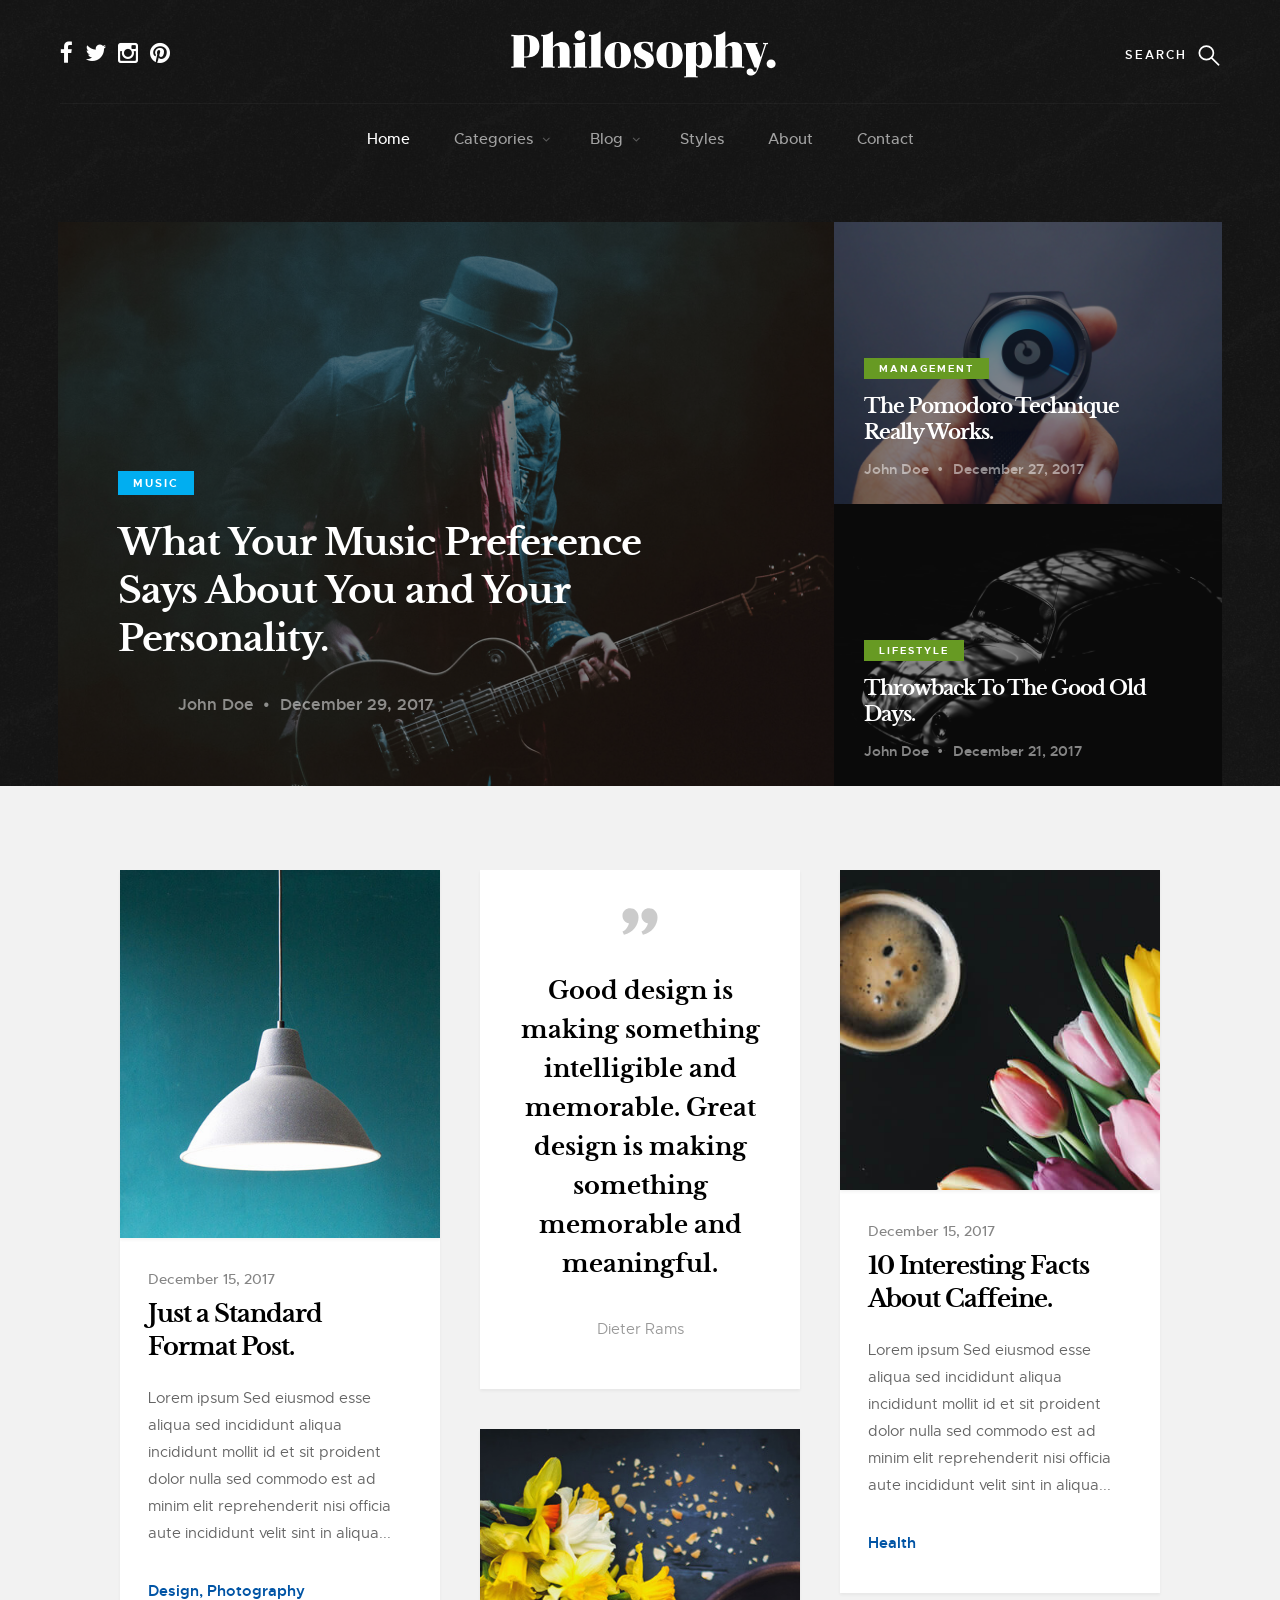
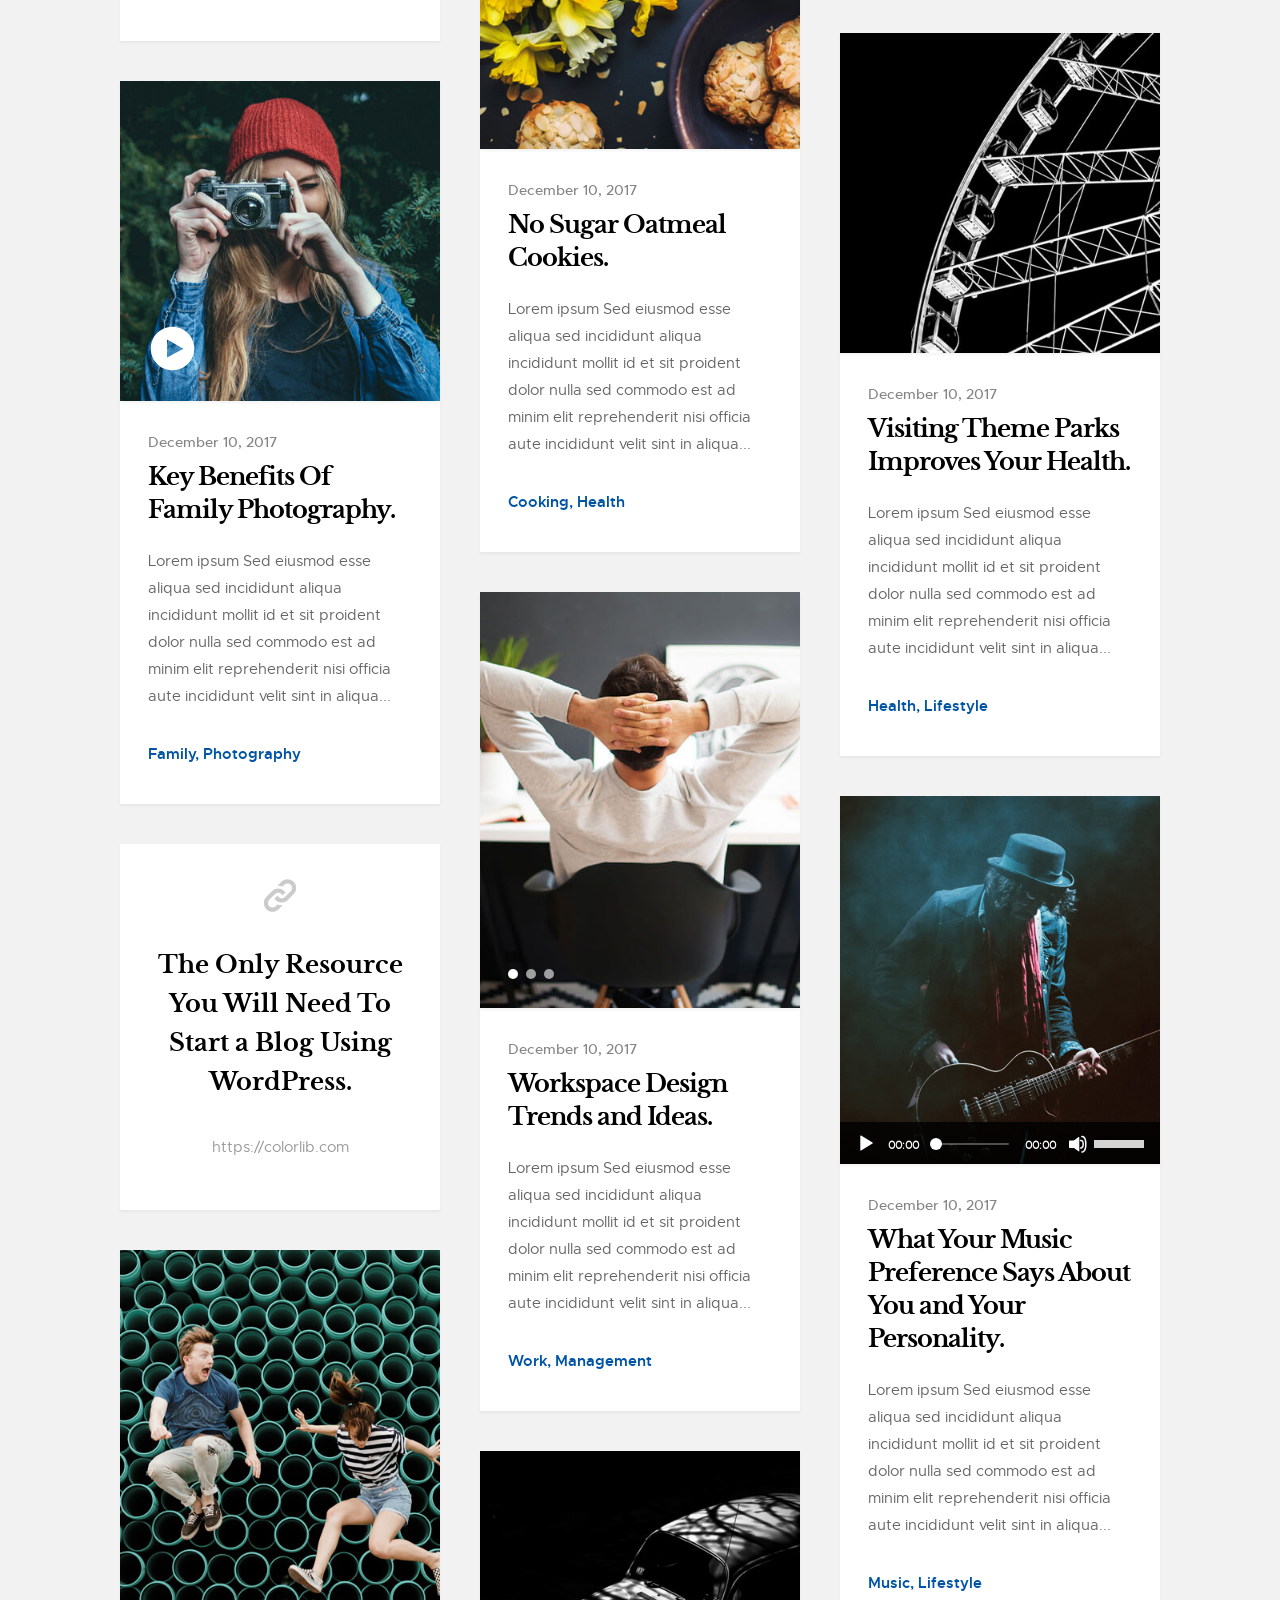
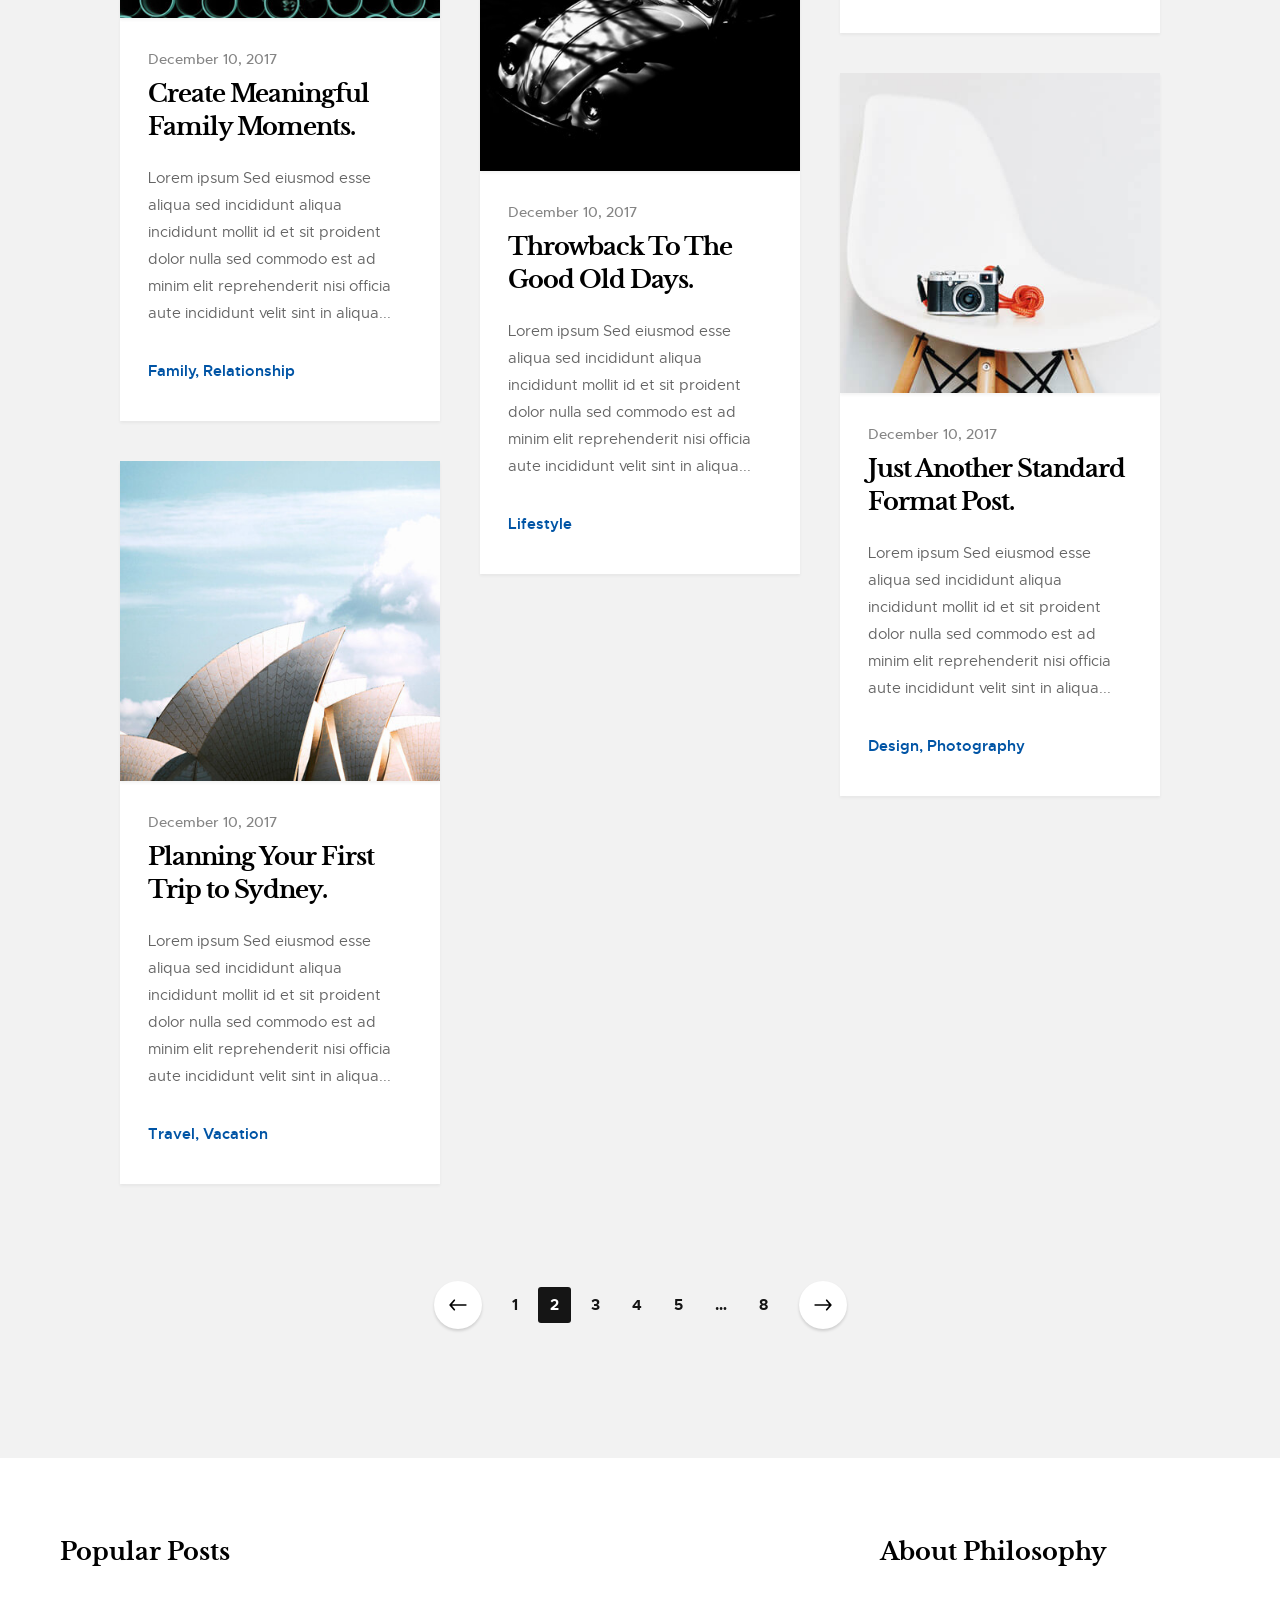
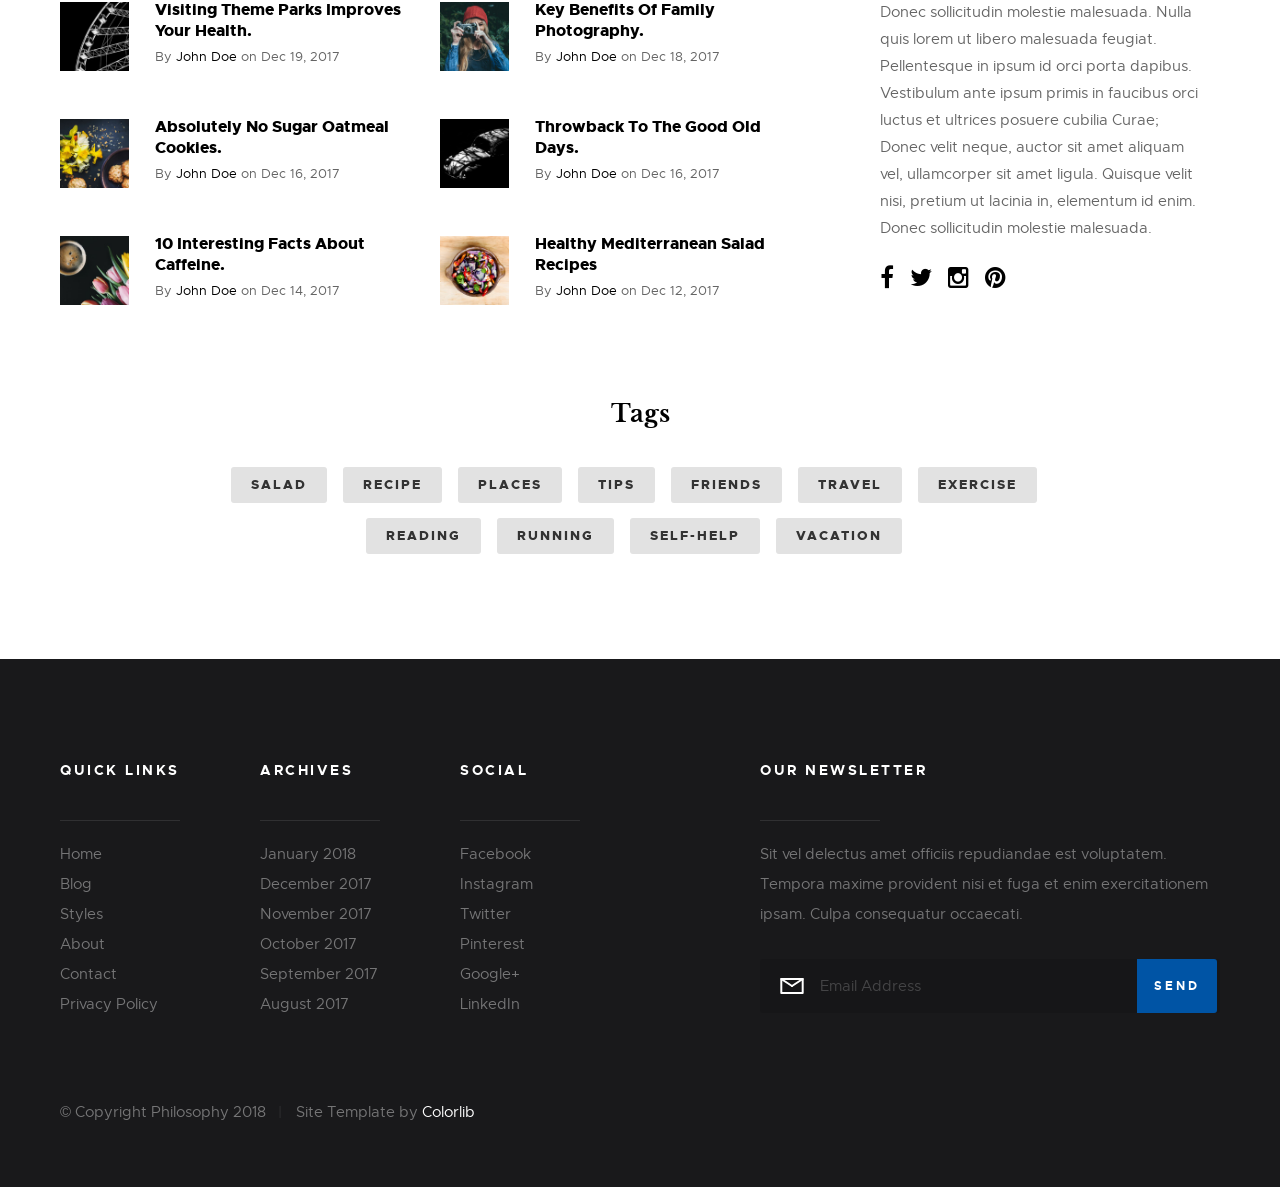
==== index.html @ f8b11454 "initial" ====
<!DOCTYPE html>
<html class="no-js" lang="en">
<head>

    <!--- basic page needs
    ================================================== -->
    <meta charset="utf-8">
    <title>Philosophy</title>
    <meta name="description" content="">
    <meta name="author" content="">

    <!-- mobile specific metas
    ================================================== -->
    <meta name="viewport" content="width=device-width, initial-scale=1, maximum-scale=1">

    <!-- CSS
    ================================================== -->
    <link rel="stylesheet" href="css/base.css">
    <link rel="stylesheet" href="css/vendor.css">
    <link rel="stylesheet" href="css/main.css">

    <!-- script
    ================================================== -->
    <script src="js/modernizr.js"></script>
    <script src="js/pace.min.js"></script>

    <!-- favicons
    ================================================== -->
    <link rel="shortcut icon" href="favicon.ico" type="image/x-icon">
    <link rel="icon" href="favicon.ico" type="image/x-icon">

</head>

<body id="top">

    <!-- pageheader
    ================================================== -->
    <section class="s-pageheader s-pageheader--home">

        <header class="header">
            <div class="header__content row">

                <div class="header__logo">
                    <a class="logo" href="index.html">
                        <img src="images/logo.svg" alt="Homepage">
                    </a>
                </div> <!-- end header__logo -->

                <ul class="header__social">
                    <li>
                        <a href="#0"><i class="fa fa-facebook" aria-hidden="true"></i></a>
                    </li>
                    <li>
                        <a href="#0"><i class="fa fa-twitter" aria-hidden="true"></i></a>
                    </li>
                    <li>
                        <a href="#0"><i class="fa fa-instagram" aria-hidden="true"></i></a>
                    </li>
                    <li>
                        <a href="#0"><i class="fa fa-pinterest" aria-hidden="true"></i></a>
                    </li>
                </ul> <!-- end header__social -->

                <a class="header__search-trigger" href="#0"></a>

                <div class="header__search">

                    <form role="search" method="get" class="header__search-form" action="#">
                        <label>
                            <span class="hide-content">Search for:</span>
                            <input type="search" class="search-field" placeholder="Type Keywords" value="" name="s" title="Search for:" autocomplete="off">
                        </label>
                        <input type="submit" class="search-submit" value="Search">
                    </form>
        
                    <a href="#0" title="Close Search" class="header__overlay-close">Close</a>

                </div>  <!-- end header__search -->


                <a class="header__toggle-menu" href="#0" title="Menu"><span>Menu</span></a>

                <nav class="header__nav-wrap">

                    <h2 class="header__nav-heading h6">Site Navigation</h2>

                    <ul class="header__nav">
                        <li class="current"><a href="index.html" title="">Home</a></li>
                        <li class="has-children">
                            <a href="#0" title="">Categories</a>
                            <ul class="sub-menu">
                            <li><a href="category.html">Lifestyle</a></li>
                            <li><a href="category.html">Health</a></li>
                            <li><a href="category.html">Family</a></li>
                            <li><a href="category.html">Management</a></li>
                            <li><a href="category.html">Travel</a></li>
                            <li><a href="category.html">Work</a></li>
                            </ul>
                        </li>
                        <li class="has-children">
                            <a href="#0" title="">Blog</a>
                            <ul class="sub-menu">
                            <li><a href="single-video.html">Video Post</a></li>
                            <li><a href="single-audio.html">Audio Post</a></li>
                            <li><a href="single-gallery.html">Gallery Post</a></li>
                            <li><a href="single-standard.html">Standard Post</a></li>
                            </ul>
                        </li>
                        <li><a href="style-guide.html" title="">Styles</a></li>
                        <li><a href="about.html" title="">About</a></li>
                        <li><a href="contact.html" title="">Contact</a></li>
                    </ul> <!-- end header__nav -->

                    <a href="#0" title="Close Menu" class="header__overlay-close close-mobile-menu">Close</a>

                </nav> <!-- end header__nav-wrap -->

            </div> <!-- header-content -->
        </header> <!-- header -->


        <div class="pageheader-content row">
            <div class="col-full">

                <div class="featured">

                    <div class="featured__column featured__column--big">
                        <div class="entry" style="background-image:url('images/thumbs/featured/featured-guitarman.jpg');">
                            
                            <div class="entry__content">
                                <span class="entry__category"><a href="#0">Music</a></span>

                                <h1><a href="#0" title="">What Your Music Preference Says About You and Your Personality.</a></h1>

                                <div class="entry__info">
                                    <a href="#0" class="entry__profile-pic">
                                        <img class="avatar" src="images/avatars/user-03.jpg" alt="">
                                    </a>

                                    <ul class="entry__meta">
                                        <li><a href="#0">John Doe</a></li>
                                        <li>December 29, 2017</li>
                                    </ul>
                                </div>
                            </div> <!-- end entry__content -->
                            
                        </div> <!-- end entry -->
                    </div> <!-- end featured__big -->

                    <div class="featured__column featured__column--small">

                        <div class="entry" style="background-image:url('images/thumbs/featured/featured-watch.jpg');">
                            
                            <div class="entry__content">
                                <span class="entry__category"><a href="#0">Management</a></span>

                                <h1><a href="#0" title="">The Pomodoro Technique Really Works.</a></h1>

                                <div class="entry__info">
                                    <a href="#0" class="entry__profile-pic">
                                        <img class="avatar" src="images/avatars/user-03.jpg" alt="">
                                    </a>

                                    <ul class="entry__meta">
                                        <li><a href="#0">John Doe</a></li>
                                        <li>December 27, 2017</li>
                                    </ul>
                                </div>
                            </div> <!-- end entry__content -->
                          
                        </div> <!-- end entry -->

                        <div class="entry" style="background-image:url('images/thumbs/featured/featured-beetle.jpg');">

                            <div class="entry__content">
                                <span class="entry__category"><a href="#0">LifeStyle</a></span>

                                <h1><a href="#0" title="">Throwback To The Good Old Days.</a></h1>

                                <div class="entry__info">
                                    <a href="#0" class="entry__profile-pic">
                                        <img class="avatar" src="images/avatars/user-03.jpg" alt="">
                                    </a>

                                    <ul class="entry__meta">
                                        <li><a href="#0">John Doe</a></li>
                                        <li>December 21, 2017</li>
                                    </ul>
                                </div>
                            </div> <!-- end entry__content -->

                        </div> <!-- end entry -->

                    </div> <!-- end featured__small -->
                </div> <!-- end featured -->

            </div> <!-- end col-full -->
        </div> <!-- end pageheader-content row -->

    </section> <!-- end s-pageheader -->


    <!-- s-content
    ================================================== -->
    <section class="s-content">
        
        <div class="row masonry-wrap">
            <div class="masonry">

                <div class="grid-sizer"></div>

                <article class="masonry__brick entry format-standard" data-aos="fade-up">
                        
                    <div class="entry__thumb">
                        <a href="single-standard.html" class="entry__thumb-link">
                            <img src="images/thumbs/masonry/lamp-400.jpg" 
                                    srcset="images/thumbs/masonry/lamp-400.jpg 1x, images/thumbs/masonry/lamp-800.jpg 2x" alt="">
                        </a>
                    </div>
    
                    <div class="entry__text">
                        <div class="entry__header">
                            
                            <div class="entry__date">
                                <a href="single-standard.html">December 15, 2017</a>
                            </div>
                            <h1 class="entry__title"><a href="single-standard.html">Just a Standard Format Post.</a></h1>
                            
                        </div>
                        <div class="entry__excerpt">
                            <p>
                                Lorem ipsum Sed eiusmod esse aliqua sed incididunt aliqua incididunt mollit id et sit proident dolor nulla sed commodo est ad minim elit reprehenderit nisi officia aute incididunt velit sint in aliqua...
                            </p>
                        </div>
                        <div class="entry__meta">
                            <span class="entry__meta-links">
                                <a href="category.html">Design</a> 
                                <a href="category.html">Photography</a>
                            </span>
                        </div>
                    </div>
    
                </article> <!-- end article -->

                <article class="masonry__brick entry format-quote" data-aos="fade-up">
                        
                    <div class="entry__thumb">
                        <blockquote>
                                <p>Good design is making something intelligible and memorable. Great design is making something memorable and meaningful.</p>
    
                                <cite>Dieter Rams</cite>
                        </blockquote>
                    </div>   
    
                </article> <!-- end article -->

                <article class="masonry__brick entry format-standard" data-aos="fade-up">
                        
                    <div class="entry__thumb">
                        <a href="single-standard.html" class="entry__thumb-link">
                            <img src="images/thumbs/masonry/tulips-400.jpg" 
                                    srcset="images/thumbs/masonry/tulips-400.jpg 1x, images/thumbs/masonry/tulips-800.jpg 2x" alt="">
                        </a>
                    </div>
    
                    <div class="entry__text">
                        <div class="entry__header">
                            
                            <div class="entry__date">
                                <a href="single-standard.html">December 15, 2017</a>
                            </div>
                            <h1 class="entry__title"><a href="single-standard.html">10 Interesting Facts About Caffeine.</a></h1>
                            
                        </div>
                        <div class="entry__excerpt">
                            <p>
                                Lorem ipsum Sed eiusmod esse aliqua sed incididunt aliqua incididunt mollit id et sit proident dolor nulla sed commodo est ad minim elit reprehenderit nisi officia aute incididunt velit sint in aliqua...
                            </p>
                        </div>
                        <div class="entry__meta">
                            <span class="entry__meta-links">
                                <a href="category.html">Health</a>
                            </span>
                        </div>
                    </div>
    
                </article> <!-- end article -->

                <article class="masonry__brick entry format-standard" data-aos="fade-up">

                    <div class="entry__thumb">
                        <a href="single-standard.html" class="entry__thumb-link">
                            <img src="images/thumbs/masonry/cookies-400.jpg" 
                                    srcset="images/thumbs/masonry/cookies-400.jpg 1x, images/thumbs/masonry/cookies-800.jpg 2x" alt="">
                        </a>
                    </div>
    
                    <div class="entry__text">
                        <div class="entry__header">
                            
                            <div class="entry__date">
                                <a href="single-standard.html">December 10, 2017</a>
                            </div>
                            <h1 class="entry__title"><a href="single-standard.html">No Sugar Oatmeal Cookies.</a></h1>
                            
                        </div>
                        <div class="entry__excerpt">
                            <p>
                                Lorem ipsum Sed eiusmod esse aliqua sed incididunt aliqua incididunt mollit id et sit proident dolor nulla sed commodo est ad minim elit reprehenderit nisi officia aute incididunt velit sint in aliqua...
                            </p>
                        </div>
                        <div class="entry__meta">
                            <span class="entry__meta-links">
                                <a href="category.html">Cooking</a>
                                <a href="category.html">Health</a>
                            </span>
                        </div>
                    </div>
    
                </article> <!-- end article -->

                <article class="masonry__brick entry format-standard" data-aos="fade-up">

                    <div class="entry__thumb">
                        <a href="single-standard.html" class="entry__thumb-link">
                            <img src="images/thumbs/masonry/wheel-400.jpg" 
                                    srcset="images/thumbs/masonry/wheel-400.jpg 1x, images/thumbs/masonry/wheel-800.jpg 2x" alt="">
                        </a>
                    </div>
    
                    <div class="entry__text">
                        <div class="entry__header">
                            
                            <div class="entry__date">
                                <a href="single-standard.html">December 10, 2017</a>
                            </div>
                            <h1 class="entry__title"><a href="single-standard.html">Visiting Theme Parks Improves Your Health.</a></h1>
                            
                        </div>
                        <div class="entry__excerpt">
                            <p>
                                Lorem ipsum Sed eiusmod esse aliqua sed incididunt aliqua incididunt mollit id et sit proident dolor nulla sed commodo est ad minim elit reprehenderit nisi officia aute incididunt velit sint in aliqua...
                            </p>
                        </div>
                        <div class="entry__meta">
                            <span class="entry__meta-links">
                                <a href="#">Health</a> 
                                <a href="#">Lifestyle</a>
                            </span>
                        </div>
                    </div>
    
                </article> <!-- end article -->

                <article class="masonry__brick entry format-video" data-aos="fade-up">
                        
                    <div class="entry__thumb video-image">
                        <a href="https://player.vimeo.com/video/117310401?color=01aef0&title=0&byline=0&portrait=0" data-lity>
                            <img src="images/thumbs/masonry/shutterbug-400.jpg" 
                                    srcset="images/thumbs/masonry/shutterbug-400.jpg 1x, images/thumbs/masonry/shutterbug-800.jpg 2x" alt="">
                        </a>
                    </div>
    
                    <div class="entry__text">
                        <div class="entry__header">
                            
                            <div class="entry__date">
                                <a href="single-video.html">December 10, 2017</a>
                            </div>
                            <h1 class="entry__title"><a href="single-video.html">Key Benefits Of Family Photography.</a></h1>
                            
                        </div>
                        <div class="entry__excerpt">
                            <p>
                                Lorem ipsum Sed eiusmod esse aliqua sed incididunt aliqua incididunt mollit id et sit proident dolor nulla sed commodo est ad minim elit reprehenderit nisi officia aute incididunt velit sint in aliqua...
                            </p>
                        </div>
                        <div class="entry__meta">
                            <span class="entry__meta-links">
                                <a href="category.html">Family</a> 
                                <a href="category.html">Photography</a>
                            </span>
                        </div>
                    </div>
    
                </article> <!-- end article -->


                <article class="masonry__brick entry format-gallery" data-aos="fade-up">
                        
                    <div class="entry__thumb slider">
                        <div class="slider__slides">
                            <div class="slider__slide">
                                <img src="images/thumbs/masonry/gallery/gallery-1-400.jpg" 
                                        srcset="images/thumbs/masonry/gallery/gallery-1-400.jpg 1x, images/thumbs/masonry/gallery/gallery-1-800.jpg 2x" alt=""> 
                            </div>
                            <div class="slider__slide">
                                <img src="images/thumbs/masonry/gallery/gallery-2-400.jpg" 
                                        srcset="images/thumbs/masonry/gallery/gallery-2-400.jpg 1x, images/thumbs/masonry/gallery/gallery-2-800.jpg 2x" alt=""> 
                            </div>
                            <div class="slider__slide">
                                <img src="images/thumbs/masonry/gallery/gallery-3-400.jpg" 
                                        srcset="images/thumbs/masonry/gallery/gallery-3-400.jpg 1x, images/thumbs/masonry/gallery/gallery-3-800.jpg 2x" alt="">  
                            </div>
                        </div>
                    </div>
    
                    <div class="entry__text">
                        <div class="entry__header">
                            
                            <div class="entry__date">
                                <a href="single-gallery.html">December 10, 2017</a>
                            </div>
                            <h1 class="entry__title"><a href="single-gallery.html">Workspace Design Trends and Ideas.</a></h1>
                            
                        </div>
                        <div class="entry__excerpt">
                            <p>
                                Lorem ipsum Sed eiusmod esse aliqua sed incididunt aliqua incididunt mollit id et sit proident dolor nulla sed commodo est ad minim elit reprehenderit nisi officia aute incididunt velit sint in aliqua...
                            </p>
                        </div>
                        <div class="entry__meta">
                            <span class="entry__meta-links">
                                <a href="category.html">Work</a> 
                                <a href="category.html">Management</a>
                            </span>
                        </div>
                    </div>
    
                </article> <!-- end article -->

                <article class="masonry__brick entry format-audio" data-aos="fade-up">

                    <div class="entry__thumb">
                        <a href="single-audio.html" class="entry__thumb-link">
                            <img src="images/thumbs/masonry/guitarman-400.jpg" 
                                    srcset="images/thumbs/masonry/guitarman-400.jpg 1x, images/thumbs/masonry/guitarman-800.jpg 2x" alt="">
                        </a>
                        <div class="audio-wrap">
                            <audio id="player" src="media/AirReview-Landmarks-02-ChasingCorporate.mp3" width="100%" height="42" controls="controls"></audio>
                        </div>
                    </div>

                    <div class="entry__text">
                        <div class="entry__header">
                            
                            <div class="entry__date">
                                <a href="single-audio.html">December 10, 2017</a>
                            </div>
                            <h1 class="entry__title"><a href="single-audio.html">What Your Music Preference Says About You and Your Personality.</a></h1>
                            
                        </div>
                        <div class="entry__excerpt">
                            <p>
                                Lorem ipsum Sed eiusmod esse aliqua sed incididunt aliqua incididunt mollit id et sit proident dolor nulla sed commodo est ad minim elit reprehenderit nisi officia aute incididunt velit sint in aliqua...
                            </p>
                        </div>
                        <div class="entry__meta">
                            <span class="entry__meta-links">
                                <a href="category.html">Music</a> 
                                <a href="category.html">Lifestyle</a>
                            </span>
                        </div>
                    </div>

                </article> <!-- end article -->

                <article class="masonry__brick entry format-link" data-aos="fade-up">
                    
                    <div class="entry__thumb">
                        <div class="link-wrap">
                            <p>The Only Resource You Will Need To Start a Blog Using WordPress.</p>
                            <cite>
                                <a target="_blank" href="https://colorlib.com/">https://colorlib.com</a>
                            </cite>
                        </div>
                    </div>
                    
                </article> <!-- end article -->

                <article class="masonry__brick entry format-standard" data-aos="fade-up">

                    <div class="entry__thumb">
                        <a href="single-standard.html" class="entry__thumb-link">
                            <img src="images/thumbs/masonry/jump-400.jpg" 
                                    srcset="images/thumbs/masonry/jump-400.jpg 1x, images/thumbs/masonry/jump-800.jpg 2x" alt="">
                        </a>
                    </div>

                    <div class="entry__text">
                        <div class="entry__header">
                            
                            <div class="entry__date">
                                <a href="single-standard.html">December 10, 2017</a>
                            </div>
                            <h1 class="entry__title"><a href="single-standard.html">Create Meaningful Family Moments.</a></h1>
                            
                        </div>
                        <div class="entry__excerpt">
                            <p>
                                Lorem ipsum Sed eiusmod esse aliqua sed incididunt aliqua incididunt mollit id et sit proident dolor nulla sed commodo est ad minim elit reprehenderit nisi officia aute incididunt velit sint in aliqua...
                            </p>
                        </div>
                        <div class="entry__meta">
                            <span class="entry__meta-links">
                                <a href="category.html">Family</a>
                                <a href="category.html">Relationship</a>
                            </span>
                        </div>
                    </div>

                </article> <!-- end article -->

                <article class="masonry__brick entry format-standard" data-aos="fade-up">

                    <div class="entry__thumb">
                        <a href="single-standard.html" class="entry__thumb-link">
                            <img src="images/thumbs/masonry/beetle-400.jpg" 
                                    srcset="images/thumbs/masonry/beetle-400.jpg 1x, images/thumbs/masonry/beetle-800.jpg 2x" alt="">
                        </a>
                    </div>

                    <div class="entry__text">
                        <div class="entry__header">
                            
                            <div class="entry__date">
                                <a href="single-standard.html">December 10, 2017</a>
                            </div>
                            <h1 class="entry__title"><a href="single-standard.html">Throwback To The Good Old Days.</a></h1>
                            
                        </div>
                        <div class="entry__excerpt">
                            <p>
                                Lorem ipsum Sed eiusmod esse aliqua sed incididunt aliqua incididunt mollit id et sit proident dolor nulla sed commodo est ad minim elit reprehenderit nisi officia aute incididunt velit sint in aliqua...
                            </p>
                        </div>
                        <div class="entry__meta">
                            <span class="entry__meta-links">
                                <a href="category.html">Lifestyle</a>
                            </span>
                        </div>
                    </div>

                </article> <!-- end article -->

                <article class="masonry__brick entry format-standard" data-aos="fade-up">

                    <div class="entry__thumb">
                        <a href="single-standard.html" class="entry__thumb-link">
                            <img src="images/thumbs/masonry/fuji-400.jpg" 
                                    srcset="images/thumbs/masonry/fuji-400.jpg 1x, images/thumbs/masonry/fuji-800.jpg 2x" alt="">
                        </a>
                    </div>

                    <div class="entry__text">
                        <div class="entry__header">
                            
                            <div class="entry__date">
                                <a href="single-standard.html">December 10, 2017</a>
                            </div>
                            <h1 class="entry__title"><a href="single-standard.html">Just Another  Standard Format Post.</a></h1>
                            
                        </div>
                        <div class="entry__excerpt">
                            <p>
                                Lorem ipsum Sed eiusmod esse aliqua sed incididunt aliqua incididunt mollit id et sit proident dolor nulla sed commodo est ad minim elit reprehenderit nisi officia aute incididunt velit sint in aliqua...
                            </p>
                        </div>
                        <div class="entry__meta">
                            <span class="entry__meta-links">
                                <a href="category.html">Design</a> 
                                <a href="category.html">Photography</a>
                            </span>
                        </div>
                    </div>

                </article> <!-- end article -->

                <article class="masonry__brick entry format-standard" data-aos="fade-up">

                    <div class="entry__thumb">
                        <a href="single-standard.html" class="entry__thumb-link">
                            <img src="images/thumbs/masonry/sydney-400.jpg" 
                                    srcset="images/thumbs/masonry/sydney-400.jpg 1x, images/thumbs/masonry/sydney-800.jpg 2x" alt="">
                        </a>
                    </div>

                    <div class="entry__text">
                        <div class="entry__header">
                            
                            <div class="entry__date">
                                <a href="single-standard.html">December 10, 2017</a>
                            </div>
                            <h1 class="entry__title"><a href="single-standard.html">Planning Your First Trip to Sydney.</a></h1>
                            
                        </div>
                        <div class="entry__excerpt">
                            <p>
                                Lorem ipsum Sed eiusmod esse aliqua sed incididunt aliqua incididunt mollit id et sit proident dolor nulla sed commodo est ad minim elit reprehenderit nisi officia aute incididunt velit sint in aliqua...
                            </p>
                        </div>
                        <div class="entry__meta">
                            <span class="entry__meta-links">
                                <a href="category.html">Travel</a> 
                                <a href="category.html">Vacation</a>
                            </span>
                        </div>
                    </div>

                </article> <!-- end article -->

            </div> <!-- end masonry -->
        </div> <!-- end masonry-wrap -->

        <div class="row">
            <div class="col-full">
                <nav class="pgn">
                    <ul>
                        <li><a class="pgn__prev" href="#0">Prev</a></li>
                        <li><a class="pgn__num" href="#0">1</a></li>
                        <li><span class="pgn__num current">2</span></li>
                        <li><a class="pgn__num" href="#0">3</a></li>
                        <li><a class="pgn__num" href="#0">4</a></li>
                        <li><a class="pgn__num" href="#0">5</a></li>
                        <li><span class="pgn__num dots">…</span></li>
                        <li><a class="pgn__num" href="#0">8</a></li>
                        <li><a class="pgn__next" href="#0">Next</a></li>
                    </ul>
                </nav>
            </div>
        </div>

    </section> <!-- s-content -->


    <!-- s-extra
    ================================================== -->
    <section class="s-extra">

        <div class="row top">

            <div class="col-eight md-six tab-full popular">
                <h3>Popular Posts</h3>

                <div class="block-1-2 block-m-full popular__posts">
                    <article class="col-block popular__post">
                        <a href="#0" class="popular__thumb">
                            <img src="images/thumbs/small/wheel-150.jpg" alt="">
                        </a>
                        <h5><a href="#0">Visiting Theme Parks Improves Your Health.</a></h5>
                        <section class="popular__meta">
                                <span class="popular__author"><span>By</span> <a href="#0"> John Doe</a></span>
                            <span class="popular__date"><span>on</span> <time datetime="2017-12-19">Dec 19, 2017</time></span>
                        </section>
                    </article>
                    <article class="col-block popular__post">
                        <a href="#0" class="popular__thumb">
                            <img src="images/thumbs/small/shutterbug-150.jpg" alt="">
                        </a>
                        <h5><a href="#0">Key Benefits Of Family Photography.</a></h5>
                        <section class="popular__meta">
                            <span class="popular__author"><span>By</span> <a href="#0"> John Doe</a></span>
                            <span class="popular__date"><span>on</span> <time datetime="2017-12-18">Dec 18, 2017</time></span>
                        </section>
                    </article>
                    <article class="col-block popular__post">
                        <a href="#0" class="popular__thumb">
                            <img src="images/thumbs/small/cookies-150.jpg" alt="">
                        </a>
                        <h5><a href="#0">Absolutely No Sugar Oatmeal Cookies.</a></h5>
                        <section class="popular__meta">
                                <span class="popular__author"><span>By</span> <a href="#0"> John Doe</a></span>
                            <span class="popular__date"><span>on</span> <time datetime="2017-12-16">Dec 16, 2017</time></span>
                        </section>
                    </article>
                    <article class="col-block popular__post">
                        <a href="#0" class="popular__thumb">
                            <img src="images/thumbs/small/beetle-150.jpg" alt="">
                        </a>
                        <h5><a href="#0">Throwback To The Good Old Days.</a></h5>
                        <section class="popular__meta">
                            <span class="popular__author"><span>By</span> <a href="#0"> John Doe</a></span>
                            <span class="popular__date"><span>on</span> <time datetime="2017-12-16">Dec 16, 2017</time></span>
                        </section>
                    </article>
                    <article class="col-block popular__post">
                        <a href="#0" class="popular__thumb">
                            <img src="images/thumbs/small/tulips-150.jpg" alt="">
                        </a>
                        <h5><a href="#0">10 Interesting Facts About Caffeine.</a></h5>
                        <section class="popular__meta">
                            <span class="popular__author"><span>By</span> <a href="#0"> John Doe</a></span>
                            <span class="popular__date"><span>on</span> <time datetime="2017-12-14">Dec 14, 2017</time></span>
                        </section>
                    </article>
                    <article class="col-block popular__post">
                        <a href="#0" class="popular__thumb">
                            <img src="images/thumbs/small/salad-150.jpg" alt="">
                        </a>
                        <h5><a href="#0">Healthy Mediterranean Salad Recipes</a></h5>
                        <section class="popular__meta">
                            <span class="popular__author"><span>By</span> <a href="#0"> John Doe</a></span>
                            <span class="popular__date"><span>on</span> <time datetime="2017-12-12">Dec 12, 2017</time></span>
                        </section>
                    </article>
                </div> <!-- end popular_posts -->
            </div> <!-- end popular -->
            
            <div class="col-four md-six tab-full about">
                <h3>About Philosophy</h3>

                <p>
                Donec sollicitudin molestie malesuada. Nulla quis lorem ut libero malesuada feugiat. Pellentesque in ipsum id orci porta dapibus. Vestibulum ante ipsum primis in faucibus orci luctus et ultrices posuere cubilia Curae; Donec velit neque, auctor sit amet aliquam vel, ullamcorper sit amet ligula. Quisque velit nisi, pretium ut lacinia in, elementum id enim. Donec sollicitudin molestie malesuada.
                </p>

                <ul class="about__social">
                    <li>
                        <a href="#0"><i class="fa fa-facebook" aria-hidden="true"></i></a>
                    </li>
                    <li>
                        <a href="#0"><i class="fa fa-twitter" aria-hidden="true"></i></a>
                    </li>
                    <li>
                        <a href="#0"><i class="fa fa-instagram" aria-hidden="true"></i></a>
                    </li>
                    <li>
                        <a href="#0"><i class="fa fa-pinterest" aria-hidden="true"></i></a>
                    </li>
                </ul> <!-- end header__social -->
            </div> <!-- end about -->

        </div> <!-- end row -->

        <div class="row bottom tags-wrap">
            <div class="col-full tags">
                <h3>Tags</h3>

                <div class="tagcloud">
                    <a href="#0">Salad</a>
                    <a href="#0">Recipe</a>
                    <a href="#0">Places</a>
                    <a href="#0">Tips</a>
                    <a href="#0">Friends</a>
                    <a href="#0">Travel</a>
                    <a href="#0">Exercise</a>
                    <a href="#0">Reading</a>
                    <a href="#0">Running</a>
                    <a href="#0">Self-Help</a>
                    <a href="#0">Vacation</a>
                </div> <!-- end tagcloud -->
            </div> <!-- end tags -->
        </div> <!-- end tags-wrap -->

    </section> <!-- end s-extra -->


    <!-- s-footer
    ================================================== -->
    <footer class="s-footer">

        <div class="s-footer__main">
            <div class="row">
                
                <div class="col-two md-four mob-full s-footer__sitelinks">
                        
                    <h4>Quick Links</h4>

                    <ul class="s-footer__linklist">
                        <li><a href="#0">Home</a></li>
                        <li><a href="#0">Blog</a></li>
                        <li><a href="#0">Styles</a></li>
                        <li><a href="#0">About</a></li>
                        <li><a href="#0">Contact</a></li>
                        <li><a href="#0">Privacy Policy</a></li>
                    </ul>

                </div> <!-- end s-footer__sitelinks -->

                <div class="col-two md-four mob-full s-footer__archives">
                        
                    <h4>Archives</h4>

                    <ul class="s-footer__linklist">
                        <li><a href="#0">January 2018</a></li>
                        <li><a href="#0">December 2017</a></li>
                        <li><a href="#0">November 2017</a></li>
                        <li><a href="#0">October 2017</a></li>
                        <li><a href="#0">September 2017</a></li>
                        <li><a href="#0">August 2017</a></li>
                    </ul>

                </div> <!-- end s-footer__archives -->

                <div class="col-two md-four mob-full s-footer__social">
                        
                    <h4>Social</h4>

                    <ul class="s-footer__linklist">
                        <li><a href="#0">Facebook</a></li>
                        <li><a href="#0">Instagram</a></li>
                        <li><a href="#0">Twitter</a></li>
                        <li><a href="#0">Pinterest</a></li>
                        <li><a href="#0">Google+</a></li>
                        <li><a href="#0">LinkedIn</a></li>
                    </ul>

                </div> <!-- end s-footer__social -->

                <div class="col-five md-full end s-footer__subscribe">
                        
                    <h4>Our Newsletter</h4>

                    <p>Sit vel delectus amet officiis repudiandae est voluptatem. Tempora maxime provident nisi et fuga et enim exercitationem ipsam. Culpa consequatur occaecati.</p>

                    <div class="subscribe-form">
                        <form id="mc-form" class="group" novalidate="true">

                            <input type="email" value="" name="EMAIL" class="email" id="mc-email" placeholder="Email Address" required="">
                
                            <input type="submit" name="subscribe" value="Send">
                
                            <label for="mc-email" class="subscribe-message"></label>
                
                        </form>
                    </div>

                </div> <!-- end s-footer__subscribe -->

            </div>
        </div> <!-- end s-footer__main -->

        <div class="s-footer__bottom">
            <div class="row">
                <div class="col-full">
                    <div class="s-footer__copyright">
                        <span>© Copyright Philosophy 2018</span> 
                        <span>Site Template by <a href="https://colorlib.com/">Colorlib</a></span>
                    </div>

                    <div class="go-top">
                        <a class="smoothscroll" title="Back to Top" href="#top"></a>
                    </div>
                </div>
            </div>
        </div> <!-- end s-footer__bottom -->

    </footer> <!-- end s-footer -->


    <!-- preloader
    ================================================== -->
    <div id="preloader">
        <div id="loader">
            <div class="line-scale">
                <div></div>
                <div></div>
                <div></div>
                <div></div>
                <div></div>
            </div>
        </div>
    </div>


    <!-- Java Script
    ================================================== -->
    <script src="js/jquery-3.2.1.min.js"></script>
    <script src="js/plugins.js"></script>
    <script src="js/main.js"></script>

</body>

</html>
---- css/base.css ----
/* =================================================================== 
 *
 *  Philosophy v1.0 Base Stylesheet
 *  12-30-2017
 *  ------------------------------------------------------------------
 *
 *  TOC:
 *  # imports
 *  # normalize
 *  # basic/base setup styles
 *    ## Media
 *    ## Typography resets
 *    ## links
 *    ## inputs
 *  # grid
 *    ## medium size devices
 *    ## tablets
 *    ## mobile devices
 *    ## small mobile devices
 *  # block grids
 *    ## medium size devices
 *    ## tablets
 *    ## mobile devices
 *    ## small mobile devices
 *  # MISC
 *
 * =================================================================== */


/* ===================================================================
 *  # imports 
 *
 * ------------------------------------------------------------------- */
@import url("font-awesome/css/font-awesome.min.css");
@import url("fonts.css");


/* ===================================================================
 *  # normalize
 *  normalize.css v5.0.0 | MIT License | 
 *  github.com/necolas/normalize.css
 *
 * ------------------------------------------------------------------- */
html {
   font-family: sans-serif;
   line-height: 1.15;
   -ms-text-size-adjust: 100%;
   -webkit-text-size-adjust: 100%;
}

body {
   margin: 0;
}

article,
aside,
footer,
header,
nav,
section {
   display: block;
}

h1 {
   font-size: 2em;
   margin: 0.67em 0;
}

figcaption,
figure,
main {
   display: block;
}

figure {
   margin: 1em 40px;
}

hr {
   box-sizing: content-box;
   height: 0;
   overflow: visible;
}

pre {
   font-family: monospace, monospace;
   font-size: 1em;
}

a {
   background-color: transparent;
   -webkit-text-decoration-skip: objects;
}

a:active,
a:hover {
   outline-width: 0;
}

abbr[title] {
   border-bottom: none;
   text-decoration: underline;
   text-decoration: underline dotted;
}

b,
strong {
   font-weight: inherit;
}

b,
strong {
   font-weight: bolder;
}

code,
kbd,
samp {
   font-family: monospace, monospace;
   font-size: 1em;
}

dfn {
   font-style: italic;
}

mark {
   background-color: #ff0;
   color: #000;
}

small {
   font-size: 80%;
}

sub,
sup {
   font-size: 75%;
   line-height: 0;
   position: relative;
   vertical-align: baseline;
}

sub {
   bottom: -0.25em;
}

sup {
   top: -0.5em;
}

audio,
video {
   display: inline-block;
}

audio:not([controls]) {
   display: none;
   height: 0;
}

img {
   border-style: none;
}

svg:not(:root) {
   overflow: hidden;
}

button,
input,
optgroup,
select,
textarea {
   font-family: sans-serif;
   font-size: 100%;
   line-height: 1.15;
   margin: 0;
}

button,
input {
   overflow: visible;
}

button,
select {
   text-transform: none;
}

button,
html [type="button"],
[type="reset"],
[type="submit"] {
   -webkit-appearance: button;
}

button::-moz-focus-inner,
[type="button"]::-moz-focus-inner,
[type="reset"]::-moz-focus-inner,
[type="submit"]::-moz-focus-inner {
   border-style: none;
   padding: 0;
}

button:-moz-focusring,
[type="button"]:-moz-focusring,
[type="reset"]:-moz-focusring,
[type="submit"]:-moz-focusring {
   outline: 1px dotted ButtonText;
}

fieldset {
   border: 1px solid #c0c0c0;
   margin: 0 2px;
   padding: 0.35em 0.625em 0.75em;
}

legend {
   box-sizing: border-box;
   color: inherit;
   display: table;
   max-width: 100%;
   padding: 0;
   white-space: normal;
}

progress {
   display: inline-block;
   vertical-align: baseline;
}

textarea {
   overflow: auto;
}

[type="checkbox"],
[type="radio"] {
   box-sizing: border-box;
   padding: 0;
}

[type="number"]::-webkit-inner-spin-button,
[type="number"]::-webkit-outer-spin-button {
   height: auto;
}

[type="search"] {
   -webkit-appearance: textfield;
   outline-offset: -2px;
}

[type="search"]::-webkit-search-cancel-button,
[type="search"]::-webkit-search-decoration {
   -webkit-appearance: none;
}

::-webkit-file-upload-button {
   -webkit-appearance: button;
   font: inherit;
}

details,
menu {
   display: block;
}

summary {
   display: list-item;
}

canvas {
   display: inline-block;
}

template {
   display: none;
}

[hidden] {
   display: none;
}


/* ===================================================================
*  # basic/base setup styles
*
* ------------------------------------------------------------------- */
html {
   font-size: 62.5%;
   box-sizing: border-box;
}

*,
*::before,
*::after {
   box-sizing: inherit;
}

body {
   font-weight: normal;
   line-height: 1;
   word-wrap: break-word;
   text-rendering: optimizeLegibility;
   -webkit-overflow-scrolling: touch;
   -webkit-text-size-adjust: none;
}

body,
input,
button {
   -moz-osx-font-smoothing: grayscale;
   -webkit-font-smoothing: antialiased;
}

/* ------------------------------------------------------------------- 
 * ## Media
 * ------------------------------------------------------------------- */
img,
video {
   max-width: 100%;
   height: auto;
}

/* ------------------------------------------------------------------- 
 * ## Typography resets 
 * ------------------------------------------------------------------- */
div, dl, dt, dd, ul, ol, li, h1, h2, h3, h4, h5, h6, pre, form, p, blockquote, th, td {
   margin: 0;
   padding: 0;
}

h1, h2, h3, h4, h5, h6 {
   -webkit-font-smoothing: auto;
   -webkit-font-smoothing: antialiased;
   -webkit-font-variant-ligatures: common-ligatures;
   -moz-font-variant-ligatures: common-ligatures;
   font-variant-ligatures: common-ligatures;
   text-rendering: optimizeLegibility;
}

em,
i {
   font-style: italic;
   line-height: inherit;
}

strong,
b {
   font-weight: bold;
   line-height: inherit;
}

small {
   font-size: 60%;
   line-height: inherit;
}

ol,
ul {
   list-style: none;
}

li {
   display: block;
}

/* ------------------------------------------------------------------- 
 * ## links
 * ------------------------------------------------------------------- */
a {
   text-decoration: none;
   line-height: inherit;
}

a img {
   border: none;
}

/* ------------------------------------------------------------------- 
 *  ## inputs
 * ------------------------------------------------------------------- */
fieldset {
   margin: 0;
   padding: 0;
}

input[type="email"],
input[type="number"],
input[type="search"],
input[type="text"],
input[type="tel"],
input[type="url"],
input[type="password"],
textarea {
   -webkit-appearance: none;
   -moz-appearance: none;
   -ms-appearance: none;
   -o-appearance: none;
   appearance: none;
}


/* ===================================================================
 * # grid
 *
 * ------------------------------------------------------------------- */
.row {
   width: 94%;
   max-width: 1200px;
   margin: 0 auto;
}

.row:after {
   content: "";
   display: table;
   clear: both;
}

.row .row {
   width: auto;
   max-width: none;
   margin-left: -20px;
   margin-right: -20px;
}

/* column blocks
 * -------------------------------------- */
[class*="col-"] {
   float: left;
   padding: 0 20px;
}

[class*="col-"] + [class*="col-"].end {
   float: right;
}

/* column width classes 
 * -------------------------------------- */
.col-one {
   width: 8.33333%;
}

.col-two,
.col-1-6 {
   width: 16.66667%;
}

.col-three,
.col-1-4 {
   width: 25%;
}

.col-four,
.col-1-3 {
   width: 33.33333%;
}

.col-five {
   width: 41.66667%;
}

.col-six,
.col-1-2 {
   width: 50%;
}

.col-seven {
   width: 58.33333%;
}

.col-eight,
.col-2-3 {
   width: 66.66667%;
}

.col-nine,
.col-3-4 {
  width: 75%;
}

.col-ten,
.col-5-6 {
   width: 83.33333%;
}

.col-eleven {
   width: 91.66667%;
}

.col-twelve,
.col-full {
   width: 100%;
}


/* ------------------------------------------------------------------- 
 * ## medium size devices
 * ------------------------------------------------------------------- */
@media only screen and (max-width: 1200px) {
   .row .row {
      margin-left: -15px;
      margin-right: -15px;
   }

   [class*="col-"] {
      padding: 0 15px;
   }

   .md-two,
   .md-1-6 {
      width: 16.66667%;
   }

   .md-one {
      width: 8.33333%;
   }

   .md-three,
   .md-1-4 {
      width: 25%;
   }

   .md-four,
   .md-1-3 {
      width: 33.33333%;
   }

   .md-five {
      width: 41.66667%;
   }

   .md-six,
   .md-1-2 {
      width: 50%;
   }

   .md-seven {
      width: 58.33333%;
   }

   .md-eight,
   .md-2-3 {
      width: 66.66667%;
   }

   .md-nine,
   .md-3-4 {
      width: 75%;
   }

   .md-ten,
   .md-5-6 {
      width: 83.33333%;
   }

   .md-eleven {
      width: 91.66667%;
   }

   .md-twelve,
   .md-full {
      width: 100%;
   }
}

/* ------------------------------------------------------------------- 
 * ## tablets
 * ------------------------------------------------------------------- */
@media only screen and (max-width: 800px) {
   .row {
      width: 90%;
   }

   .tab-1-4 {
      width: 25%;
   }

   .tab-1-3 {
      width: 33.33333%;
   }

   .tab-1-2 {
      width: 50%;
   }

   .tab-2-3 {
      width: 66.66667%;
   }

   .tab-3-4 {
      width: 75%;
   }

   .tab-full {
      width: 100%;
   }

   .hide-on-tablet {
      display: none;
   }
}

/* ------------------------------------------------------------------- 
 * ## mobile devices
 * ------------------------------------------------------------------- */
@media only screen and (max-width: 600px) {
   .row {
      width: auto;
      padding-left: 25px;
      padding-right: 25px;
   }

   .row .row {
      margin-left: -10px;
      margin-right: -10px;
      padding-left: 0;
      padding-right: 0;
   }

   [class*="col-"] {
      padding: 0 10px;
   }

   .mob-1-4 {
      width: 25%;
   }

   .mob-1-3 {
      width: 33.33333%;
   }

   .mob-1-2 {
      width: 50%;
   }

   .mob-2-3 {
      width: 66.66667%;
   }

   .mob-3-4 {
      width: 75%;
   }

   .mob-full {
      width: 100%;
   }

   .hide-on-mobile {
      display: none;
   }
}

/* ------------------------------------------------------------------- 
 * ## small mobile devices
 * ------------------------------------------------------------------- */

/* stack columns on small mobile devices
 * ------------------------------------------------------------------- */
@media only screen and (max-width: 400px) {
   .row .row {
      margin-left: 0;
      margin-right: 0;
   }

   [class*="col-"] {
      width: 100% !important;
      float: none !important;
      clear: both !important;
      margin-left: 0;
      margin-right: 0;
      padding: 0;
   }

   [class*="col-"] + [class*="col-"].end {
      float: none;
   }
}


/* ===================================================================
 * # block grids
 *
 * ------------------------------------------------------------------- */

/* Equally-sized columns define at row level
 * ------------------------------------------------------------------- */
[class*="block-"]:after {
   content: "";
   display: table;
   clear: both;
}

.block-1-6 .col-block {
   width: 16.66667%;
}

.block-1-5 .col-block {
   width: 20%;
}

.block-1-4 .col-block {
   width: 25%;
}

.block-1-3 .col-block {
   width: 33.33333%;
}

.block-1-2 .col-block {
   width: 50%;
}

/**
 * Clearing for block grid columns. Allow columns with 
 * different heights to align properly.
 */
.block-1-6 .col-block:nth-child(6n + 1),
.block-1-5 .col-block:nth-child(5n + 1),
.block-1-4 .col-block:nth-child(4n + 1),
.block-1-3 .col-block:nth-child(3n + 1),
.block-1-2 .col-block:nth-child(2n + 1) {
   clear: both;
}

/* ------------------------------------------------------------------- 
 * ## medium size devices
 * ------------------------------------------------------------------- */
@media only screen and (max-width: 1200px) {
   .block-m-1-6 .col-block {
      width: 16.66667%;
   }

   .block-m-1-5 .col-block {
      width: 20%;
   }

   .block-m-1-4 .col-block {
      width: 25%;
   }

   .block-m-1-3 .col-block {
      width: 33.33333%;
   }

   .block-m-1-2 .col-block {
      width: 50%;
   }

   .block-m-full .col-block {
      width: 100%;
      clear: both;
   }

   [class*="block-m-"] .col-block:nth-child(n) {
      clear: none;
   }

   .block-m-1-6 .col-block:nth-child(6n + 1),
   .block-m-1-5 .col-block:nth-child(5n + 1),
   .block-m-1-4 .col-block:nth-child(4n + 1),
   .block-m-1-3 .col-block:nth-child(3n + 1),
   .block-m-1-2 .col-block:nth-child(2n + 1) {
      clear: both;
   }
}

/* ------------------------------------------------------------------- 
 * ## tablets
 * ------------------------------------------------------------------- */
@media only screen and (max-width: 800px) {
   .block-tab-1-6 .col-block {
      width: 16.66667%;
   }

   .block-tab-1-5 .col-block {
      width: 20%;
   }

   .block-tab-1-4 .col-block {
      width: 25%;
   }

   .block-tab-1-3 .col-block {
      width: 33.33333%;
   }

   .block-tab-1-2 .col-block {
      width: 50%;
   }

   .block-tab-full .col-block {
      width: 100%;
      clear: both;
   }

   [class*="block-tab-"] .col-block:nth-child(n) {
      clear: none;
   }

   .block-tab-1-6 .col-block:nth-child(6n + 1),
   .block-tab-1-6 .col-block:nth-child(5n + 1),
   .block-tab-1-4 .col-block:nth-child(4n + 1),
   .block-tab-1-3 .col-block:nth-child(3n + 1),
   .block-tab-1-2 .col-block:nth-child(2n + 1) {
      clear: both;
   }
}

/* ------------------------------------------------------------------- 
 * ## mobile devices
 * ------------------------------------------------------------------- */
@media only screen and (max-width: 600px) {
   .block-mob-1-6 .col-block {
      width: 16.66667%;
   }

   .block-mob-1-5 .col-block {
      width: 20%;
   }

   .block-mob-1-4 .col-block {
      width: 25%;
   }

   .block-mob-1-3 .col-block {
      width: 33.33333%;
   }

   .block-mob-1-2 .col-block {
      width: 50%;
   }

   .block-mob-full .col-block {
      width: 100%;
      clear: both;
   }

   [class*="block-mob-"] .col-block:nth-child(n) {
      clear: none;
   }

   .block-mob-1-6 .col-block:nth-child(6n + 1),
   .block-mob-1-5 .col-block:nth-child(5n + 1),
   .block-mob-1-4 .col-block:nth-child(4n + 1),
   .block-mob-1-3 .col-block:nth-child(3n + 1),
   .block-mob-1-2 .col-block:nth-child(2n + 1) {
      clear: both;
   }
}

/* ------------------------------------------------------------------- 
 * ## small mobile devices
 * ------------------------------------------------------------------- */

/* stack columns on small mobile devices
 * ------------------------------------------------------------------- */
@media only screen and (max-width: 400px) {
   .stack .col-block {
      width: 100% !important;
      float: none !important;
      clear: both !important;
      margin-left: 0;
      margin-right: 0;
   }
}


/* ===================================================================
 * # MISC
 *
 * ------------------------------------------------------------------- */
.group:after {
   content: "";
   display: table;
   clear: both;
}

/* Misc Helper Styles
 * -------------------------------------- */
.is-hidden {
   display: none;
}

.is-invisible {
   visibility: hidden;
}

.antialiased {
   -webkit-font-smoothing: antialiased;
   -moz-osx-font-smoothing: grayscale;
}

.overflow-hidden {
   overflow: hidden;
}

.remove-bottom {
   margin-bottom: 0;
}

.half-bottom {
   margin-bottom: 1.5rem !important;
}

.add-bottom {
   margin-bottom: 3rem !important;
}

.no-border {
   border: none;
}

.full-width {
   width: 100%;
}

.text-center {
   text-align: center;
}

.text-left {
   text-align: left;
}

.text-right {
   text-align: right;
}

.pull-left {
   float: left;
}

.pull-right {
   float: right;
}

.align-center {
   margin-left: auto;
   margin-right: auto;
   text-align: center;
}

/*# sourceMappingURL=base.css.map */
---- css/vendor.css ----
/* =================================================================== 
 *
 *  Philosophy v1.0 Vendor/Third Party CSS 
 *  12-30-2017
 *  ------------------------------------------------------------------
 *
 *  TOC:
 *  # lity - v1.6.6 - 2016-04-22
 *  # Animate on Scroll
 *  # Slick Slider
 *  # MediaElement
 *  # prettyprint GitHub Theme
 *
 * =================================================================== */


/* ===================================================================
 * # lity - v1.6.6 - 2016-04-22
 *   http://sorgalla.com/lity/
 *   Copyright (c) 2016 Jan Sorgalla; Licensed MIT 
 * ------------------------------------------------------------------- */
.lity {
   z-index: 9990;
   position: fixed;
   top: 0;
   right: 0;
   bottom: 0;
   left: 0;
   white-space: nowrap;
   background: #ffffff;
   background: white;
   outline: none !important;
   opacity: 0;
   -webkit-transition: opacity 0.3s ease;
   -o-transition: opacity 0.3s ease;
   transition: opacity 0.3s ease;
}

.lity.lity-opened {
   opacity: 1;
}

.lity.lity-closed {
   opacity: 0;
}

.lity * {
   -webkit-box-sizing: border-box;
   -moz-box-sizing: border-box;
   box-sizing: border-box;
}

.lity-wrap {
   z-index: 9990;
   position: fixed;
   top: 0;
   right: 0;
   bottom: 0;
   left: 0;
   text-align: center;
   outline: none !important;
}

.lity-wrap:before {
   content: '';
   display: inline-block;
   height: 100%;
   vertical-align: middle;
   margin-right: -0.25em;
}

.lity-loader {
   z-index: 9991;
   color: #333;
   position: absolute;
   top: 50%;
   margin-top: -0.8em;
   width: 100%;
   text-align: center;
   font-size: 14px;
   font-family: Arial, Helvetica, sans-serif;
   opacity: 0;
   -webkit-transition: opacity 0.3s ease;
   -o-transition: opacity 0.3s ease;
   transition: opacity 0.3s ease;
}

.lity-loading .lity-loader {
   opacity: 1;
}

.lity-container {
   z-index: 9992;
   position: relative;
   text-align: left;
   vertical-align: middle;
   display: inline-block;
   white-space: normal;
   max-width: 100%;
   max-height: 100%;
   outline: none !important;
}

.lity-content {
   z-index: 9993;
   width: 100%;
   -webkit-transform: scale(1);
   -ms-transform: scale(1);
   -o-transform: scale(1);
   transform: scale(1);
   -webkit-transition: -webkit-transform 0.3s ease;
   -o-transition: -o-transform 0.3s ease;
   transition: transform 0.3s ease;
}

.lity-loading .lity-content,
.lity-closed .lity-content {
   -webkit-transform: scale(0.8);
   -ms-transform: scale(0.8);
   -o-transform: scale(0.8);
   transform: scale(0.8);
}

.lity-content:after {
   content: '';
   position: absolute;
   left: 0;
   top: 0;
   bottom: 0;
   display: block;
   right: 0;
   width: auto;
   height: auto;
   z-index: -1;
}

.lity-close {
   z-index: 9994;
   width: 42px;
   height: 42px;
   position: fixed;
   text-align: center !important;
   right: 20px;
   top: 20px;
   -webkit-appearance: none;
   cursor: pointer;
   text-decoration: none;
   text-align: center;
   padding: 0;
   margin: 0;
   color: black;
   font-style: normal;
   font-size: 30px;
   font-family: Arial, sans-serif;
   line-height: 42px;
   border: 0;
   background: transparent;
   outline: none;
   -webkit-box-shadow: none;
   box-shadow: none;
   font: 0/0 a;
   text-shadow: none;
   color: transparent;
   border-radius: 50%;
}

.lity-close::before,
.lity-close::after {
   display: block;
   content: "";
   height: 20px;
   width: 2px;
   background-color: black;
   position: absolute;
   top: 11px;
   left: 20px;
}

.lity-close::before {
   -webkit-transform: rotate(-45deg);
   -ms-transform: rotate(-45deg);
   transform: rotate(-45deg);
}

.lity-close::after {
   -webkit-transform: rotate(45deg);
   -ms-transform: rotate(45deg);
   transform: rotate(45deg);
}

.lity-close::-moz-focus-inner {
   border: 0;
   padding: 0;
}

.lity-close:hover,
.lity-close:focus,
.lity-close:active,
.lity-close:visited {
   text-decoration: none;
   text-align: center;
   padding: 0;
   color: #fff;
   font-style: normal;
   font-size: 30px;
   font-family: Arial, sans-serif;
   line-height: 36px;
   border: 0;
   background: transparent;
   outline: none;
   -webkit-box-shadow: none;
   box-shadow: none;
   font: 0/0 a;
   text-shadow: none;
   color: transparent;
}

.lity-close:hover::before,
.lity-close:hover::after,
.lity-close:focus::before,
.lity-close:focus::after,
.lity-close:active::before,
.lity-close:active::after,
.lity-close:visited::before,
.lity-close:visited::after {
   background-color: #0054a5;
}

/* Image */
.lity-image img {
   max-width: 100%;
   display: block;
   line-height: 0;
   border: 0;
}

/* iFrame */
.lity-iframe .lity-container {
   width: 100%;
   max-width: 964px;
}

.lity-iframe-container {
   width: 100%;
   height: 0;
   padding-top: 56.25%;
   overflow: auto;
   pointer-events: auto;
   -webkit-transform: translateZ(0);
   transform: translateZ(0);
   -webkit-overflow-scrolling: touch;
}

.lity-iframe-container iframe {
   position: absolute;
   display: block;
   top: 0;
   left: 0;
   width: 100%;
   height: 100%;
   background: #000;
}

.lity-hide {
   display: none;
}


/* ===================================================================
 * # Animate on Scroll 
 *   https://michalsnik.github.io/aos/
 *
 * ------------------------------------------------------------------- */
[data-aos][data-aos][data-aos-duration='50'],
body[data-aos-duration='50'] [data-aos] {
   transition-duration: 50ms;
}

[data-aos][data-aos][data-aos-delay='50'],
body[data-aos-delay='50'] [data-aos] {
   transition-delay: 0;
}

[data-aos][data-aos][data-aos-delay='50'].aos-animate,
body[data-aos-delay='50'] [data-aos].aos-animate {
   transition-delay: 50ms;
}

[data-aos][data-aos][data-aos-duration='100'],
body[data-aos-duration='100'] [data-aos] {
   transition-duration: .1s;
}

[data-aos][data-aos][data-aos-delay='100'],
body[data-aos-delay='100'] [data-aos] {
   transition-delay: 0;
}

[data-aos][data-aos][data-aos-delay='100'].aos-animate,
body[data-aos-delay='100'] [data-aos].aos-animate {
   transition-delay: .1s;
}

[data-aos][data-aos][data-aos-duration='150'],
body[data-aos-duration='150'] [data-aos] {
   transition-duration: .15s;
}

[data-aos][data-aos][data-aos-delay='150'],
body[data-aos-delay='150'] [data-aos] {
   transition-delay: 0;
}

[data-aos][data-aos][data-aos-delay='150'].aos-animate,
body[data-aos-delay='150'] [data-aos].aos-animate {
   transition-delay: .15s;
}

[data-aos][data-aos][data-aos-duration='200'],
body[data-aos-duration='200'] [data-aos] {
   transition-duration: .2s;
}

[data-aos][data-aos][data-aos-delay='200'],
body[data-aos-delay='200'] [data-aos] {
   transition-delay: 0;
}

[data-aos][data-aos][data-aos-delay='200'].aos-animate,
body[data-aos-delay='200'] [data-aos].aos-animate {
   transition-delay: .2s;
}

[data-aos][data-aos][data-aos-duration='250'],
body[data-aos-duration='250'] [data-aos] {
   transition-duration: .25s;
}

[data-aos][data-aos][data-aos-delay='250'],
body[data-aos-delay='250'] [data-aos] {
   transition-delay: 0;
}

[data-aos][data-aos][data-aos-delay='250'].aos-animate,
body[data-aos-delay='250'] [data-aos].aos-animate {
   transition-delay: .25s;
}

[data-aos][data-aos][data-aos-duration='300'],
body[data-aos-duration='300'] [data-aos] {
   transition-duration: .3s;
}

[data-aos][data-aos][data-aos-delay='300'],
body[data-aos-delay='300'] [data-aos] {
   transition-delay: 0;
}

[data-aos][data-aos][data-aos-delay='300'].aos-animate,
body[data-aos-delay='300'] [data-aos].aos-animate {
   transition-delay: .3s;
}

[data-aos][data-aos][data-aos-duration='350'],
body[data-aos-duration='350'] [data-aos] {
   transition-duration: .35s;
}

[data-aos][data-aos][data-aos-delay='350'],
body[data-aos-delay='350'] [data-aos] {
   transition-delay: 0;
}

[data-aos][data-aos][data-aos-delay='350'].aos-animate,
body[data-aos-delay='350'] [data-aos].aos-animate {
   transition-delay: .35s;
}

[data-aos][data-aos][data-aos-duration='400'],
body[data-aos-duration='400'] [data-aos] {
   transition-duration: .4s;
}

[data-aos][data-aos][data-aos-delay='400'],
body[data-aos-delay='400'] [data-aos] {
   transition-delay: 0;
}

[data-aos][data-aos][data-aos-delay='400'].aos-animate,
body[data-aos-delay='400'] [data-aos].aos-animate {
   transition-delay: .4s;
}

[data-aos][data-aos][data-aos-duration='450'],
body[data-aos-duration='450'] [data-aos] {
   transition-duration: .45s;
}

[data-aos][data-aos][data-aos-delay='450'],
body[data-aos-delay='450'] [data-aos] {
   transition-delay: 0;
}

[data-aos][data-aos][data-aos-delay='450'].aos-animate,
body[data-aos-delay='450'] [data-aos].aos-animate {
   transition-delay: .45s;
}

[data-aos][data-aos][data-aos-duration='500'],
body[data-aos-duration='500'] [data-aos] {
   transition-duration: .5s;
}

[data-aos][data-aos][data-aos-delay='500'],
body[data-aos-delay='500'] [data-aos] {
   transition-delay: 0;
}

[data-aos][data-aos][data-aos-delay='500'].aos-animate,
body[data-aos-delay='500'] [data-aos].aos-animate {
   transition-delay: .5s;
}

[data-aos][data-aos][data-aos-duration='550'],
body[data-aos-duration='550'] [data-aos] {
   transition-duration: .55s;
}

[data-aos][data-aos][data-aos-delay='550'],
body[data-aos-delay='550'] [data-aos] {
   transition-delay: 0;
}

[data-aos][data-aos][data-aos-delay='550'].aos-animate,
body[data-aos-delay='550'] [data-aos].aos-animate {
   transition-delay: .55s;
}

[data-aos][data-aos][data-aos-duration='600'],
body[data-aos-duration='600'] [data-aos] {
   transition-duration: .6s;
}

[data-aos][data-aos][data-aos-delay='600'],
body[data-aos-delay='600'] [data-aos] {
   transition-delay: 0;
}

[data-aos][data-aos][data-aos-delay='600'].aos-animate,
body[data-aos-delay='600'] [data-aos].aos-animate {
   transition-delay: .6s;
}

[data-aos][data-aos][data-aos-duration='650'],
body[data-aos-duration='650'] [data-aos] {
   transition-duration: .65s;
}

[data-aos][data-aos][data-aos-delay='650'],
body[data-aos-delay='650'] [data-aos] {
   transition-delay: 0;
}

[data-aos][data-aos][data-aos-delay='650'].aos-animate,
body[data-aos-delay='650'] [data-aos].aos-animate {
   transition-delay: .65s;
}

[data-aos][data-aos][data-aos-duration='700'],
body[data-aos-duration='700'] [data-aos] {
   transition-duration: .7s;
}

[data-aos][data-aos][data-aos-delay='700'],
body[data-aos-delay='700'] [data-aos] {
   transition-delay: 0;
}

[data-aos][data-aos][data-aos-delay='700'].aos-animate,
body[data-aos-delay='700'] [data-aos].aos-animate {
   transition-delay: .7s;
}

[data-aos][data-aos][data-aos-duration='750'],
body[data-aos-duration='750'] [data-aos] {
   transition-duration: .75s;
}

[data-aos][data-aos][data-aos-delay='750'],
body[data-aos-delay='750'] [data-aos] {
   transition-delay: 0;
}

[data-aos][data-aos][data-aos-delay='750'].aos-animate,
body[data-aos-delay='750'] [data-aos].aos-animate {
   transition-delay: .75s;
}

[data-aos][data-aos][data-aos-duration='800'],
body[data-aos-duration='800'] [data-aos] {
   transition-duration: .8s;
}

[data-aos][data-aos][data-aos-delay='800'],
body[data-aos-delay='800'] [data-aos] {
   transition-delay: 0;
}

[data-aos][data-aos][data-aos-delay='800'].aos-animate,
body[data-aos-delay='800'] [data-aos].aos-animate {
   transition-delay: .8s;
}

[data-aos][data-aos][data-aos-duration='850'],
body[data-aos-duration='850'] [data-aos] {
   transition-duration: .85s;
}

[data-aos][data-aos][data-aos-delay='850'],
body[data-aos-delay='850'] [data-aos] {
   transition-delay: 0;
}

[data-aos][data-aos][data-aos-delay='850'].aos-animate,
body[data-aos-delay='850'] [data-aos].aos-animate {
   transition-delay: .85s;
}

[data-aos][data-aos][data-aos-duration='900'],
body[data-aos-duration='900'] [data-aos] {
   transition-duration: .9s;
}

[data-aos][data-aos][data-aos-delay='900'],
body[data-aos-delay='900'] [data-aos] {
   transition-delay: 0;
}

[data-aos][data-aos][data-aos-delay='900'].aos-animate,
body[data-aos-delay='900'] [data-aos].aos-animate {
   transition-delay: .9s;
}

[data-aos][data-aos][data-aos-duration='950'],
body[data-aos-duration='950'] [data-aos] {
   transition-duration: .95s;
}

[data-aos][data-aos][data-aos-delay='950'],
body[data-aos-delay='950'] [data-aos] {
   transition-delay: 0;
}

[data-aos][data-aos][data-aos-delay='950'].aos-animate,
body[data-aos-delay='950'] [data-aos].aos-animate {
   transition-delay: .95s;
}

[data-aos][data-aos][data-aos-duration='1000'],
body[data-aos-duration='1000'] [data-aos] {
   transition-duration: 1s;
}

[data-aos][data-aos][data-aos-delay='1000'],
body[data-aos-delay='1000'] [data-aos] {
   transition-delay: 0;
}

[data-aos][data-aos][data-aos-delay='1000'].aos-animate,
body[data-aos-delay='1000'] [data-aos].aos-animate {
   transition-delay: 1s;
}

[data-aos][data-aos][data-aos-duration='1050'],
body[data-aos-duration='1050'] [data-aos] {
   transition-duration: 1.05s;
}

[data-aos][data-aos][data-aos-delay='1050'],
body[data-aos-delay='1050'] [data-aos] {
   transition-delay: 0;
}

[data-aos][data-aos][data-aos-delay='1050'].aos-animate,
body[data-aos-delay='1050'] [data-aos].aos-animate {
   transition-delay: 1.05s;
}

[data-aos][data-aos][data-aos-duration='1100'],
body[data-aos-duration='1100'] [data-aos] {
   transition-duration: 1.1s;
}

[data-aos][data-aos][data-aos-delay='1100'],
body[data-aos-delay='1100'] [data-aos] {
   transition-delay: 0;
}

[data-aos][data-aos][data-aos-delay='1100'].aos-animate,
body[data-aos-delay='1100'] [data-aos].aos-animate {
   transition-delay: 1.1s;
}

[data-aos][data-aos][data-aos-duration='1150'],
body[data-aos-duration='1150'] [data-aos] {
   transition-duration: 1.15s;
}

[data-aos][data-aos][data-aos-delay='1150'],
body[data-aos-delay='1150'] [data-aos] {
   transition-delay: 0;
}

[data-aos][data-aos][data-aos-delay='1150'].aos-animate,
body[data-aos-delay='1150'] [data-aos].aos-animate {
   transition-delay: 1.15s;
}

[data-aos][data-aos][data-aos-duration='1200'],
body[data-aos-duration='1200'] [data-aos] {
   transition-duration: 1.2s;
}

[data-aos][data-aos][data-aos-delay='1200'],
body[data-aos-delay='1200'] [data-aos] {
   transition-delay: 0;
}

[data-aos][data-aos][data-aos-delay='1200'].aos-animate,
body[data-aos-delay='1200'] [data-aos].aos-animate {
   transition-delay: 1.2s;
}

[data-aos][data-aos][data-aos-duration='1250'],
body[data-aos-duration='1250'] [data-aos] {
   transition-duration: 1.25s;
}

[data-aos][data-aos][data-aos-delay='1250'],
body[data-aos-delay='1250'] [data-aos] {
   transition-delay: 0;
}

[data-aos][data-aos][data-aos-delay='1250'].aos-animate,
body[data-aos-delay='1250'] [data-aos].aos-animate {
   transition-delay: 1.25s;
}

[data-aos][data-aos][data-aos-duration='1300'],
body[data-aos-duration='1300'] [data-aos] {
   transition-duration: 1.3s;
}

[data-aos][data-aos][data-aos-delay='1300'],
body[data-aos-delay='1300'] [data-aos] {
   transition-delay: 0;
}

[data-aos][data-aos][data-aos-delay='1300'].aos-animate,
body[data-aos-delay='1300'] [data-aos].aos-animate {
   transition-delay: 1.3s;
}

[data-aos][data-aos][data-aos-duration='1350'],
body[data-aos-duration='1350'] [data-aos] {
   transition-duration: 1.35s;
}

[data-aos][data-aos][data-aos-delay='1350'],
body[data-aos-delay='1350'] [data-aos] {
   transition-delay: 0;
}

[data-aos][data-aos][data-aos-delay='1350'].aos-animate,
body[data-aos-delay='1350'] [data-aos].aos-animate {
   transition-delay: 1.35s;
}

[data-aos][data-aos][data-aos-duration='1400'],
body[data-aos-duration='1400'] [data-aos] {
   transition-duration: 1.4s;
}

[data-aos][data-aos][data-aos-delay='1400'],
body[data-aos-delay='1400'] [data-aos] {
   transition-delay: 0;
}

[data-aos][data-aos][data-aos-delay='1400'].aos-animate,
body[data-aos-delay='1400'] [data-aos].aos-animate {
   transition-delay: 1.4s;
}

[data-aos][data-aos][data-aos-duration='1450'],
body[data-aos-duration='1450'] [data-aos] {
   transition-duration: 1.45s;
}

[data-aos][data-aos][data-aos-delay='1450'],
body[data-aos-delay='1450'] [data-aos] {
   transition-delay: 0;
}

[data-aos][data-aos][data-aos-delay='1450'].aos-animate,
body[data-aos-delay='1450'] [data-aos].aos-animate {
   transition-delay: 1.45s;
}

[data-aos][data-aos][data-aos-duration='1500'],
body[data-aos-duration='1500'] [data-aos] {
   transition-duration: 1.5s;
}

[data-aos][data-aos][data-aos-delay='1500'],
body[data-aos-delay='1500'] [data-aos] {
   transition-delay: 0;
}

[data-aos][data-aos][data-aos-delay='1500'].aos-animate,
body[data-aos-delay='1500'] [data-aos].aos-animate {
   transition-delay: 1.5s;
}

[data-aos][data-aos][data-aos-duration='1550'],
body[data-aos-duration='1550'] [data-aos] {
   transition-duration: 1.55s;
}

[data-aos][data-aos][data-aos-delay='1550'],
body[data-aos-delay='1550'] [data-aos] {
   transition-delay: 0;
}

[data-aos][data-aos][data-aos-delay='1550'].aos-animate,
body[data-aos-delay='1550'] [data-aos].aos-animate {
   transition-delay: 1.55s;
}

[data-aos][data-aos][data-aos-duration='1600'],
body[data-aos-duration='1600'] [data-aos] {
   transition-duration: 1.6s;
}

[data-aos][data-aos][data-aos-delay='1600'],
body[data-aos-delay='1600'] [data-aos] {
   transition-delay: 0;
}

[data-aos][data-aos][data-aos-delay='1600'].aos-animate,
body[data-aos-delay='1600'] [data-aos].aos-animate {
   transition-delay: 1.6s;
}

[data-aos][data-aos][data-aos-duration='1650'],
body[data-aos-duration='1650'] [data-aos] {
   transition-duration: 1.65s;
}

[data-aos][data-aos][data-aos-delay='1650'],
body[data-aos-delay='1650'] [data-aos] {
   transition-delay: 0;
}

[data-aos][data-aos][data-aos-delay='1650'].aos-animate,
body[data-aos-delay='1650'] [data-aos].aos-animate {
   transition-delay: 1.65s;
}

[data-aos][data-aos][data-aos-duration='1700'],
body[data-aos-duration='1700'] [data-aos] {
   transition-duration: 1.7s;
}

[data-aos][data-aos][data-aos-delay='1700'],
body[data-aos-delay='1700'] [data-aos] {
   transition-delay: 0;
}

[data-aos][data-aos][data-aos-delay='1700'].aos-animate,
body[data-aos-delay='1700'] [data-aos].aos-animate {
   transition-delay: 1.7s;
}

[data-aos][data-aos][data-aos-duration='1750'],
body[data-aos-duration='1750'] [data-aos] {
   transition-duration: 1.75s;
}

[data-aos][data-aos][data-aos-delay='1750'],
body[data-aos-delay='1750'] [data-aos] {
   transition-delay: 0;
}

[data-aos][data-aos][data-aos-delay='1750'].aos-animate,
body[data-aos-delay='1750'] [data-aos].aos-animate {
   transition-delay: 1.75s;
}

[data-aos][data-aos][data-aos-duration='1800'],
body[data-aos-duration='1800'] [data-aos] {
   transition-duration: 1.8s;
}

[data-aos][data-aos][data-aos-delay='1800'],
body[data-aos-delay='1800'] [data-aos] {
   transition-delay: 0;
}

[data-aos][data-aos][data-aos-delay='1800'].aos-animate,
body[data-aos-delay='1800'] [data-aos].aos-animate {
   transition-delay: 1.8s;
}

[data-aos][data-aos][data-aos-duration='1850'],
body[data-aos-duration='1850'] [data-aos] {
   transition-duration: 1.85s;
}

[data-aos][data-aos][data-aos-delay='1850'],
body[data-aos-delay='1850'] [data-aos] {
   transition-delay: 0;
}

[data-aos][data-aos][data-aos-delay='1850'].aos-animate,
body[data-aos-delay='1850'] [data-aos].aos-animate {
   transition-delay: 1.85s;
}

[data-aos][data-aos][data-aos-duration='1900'],
body[data-aos-duration='1900'] [data-aos] {
   transition-duration: 1.9s;
}

[data-aos][data-aos][data-aos-delay='1900'],
body[data-aos-delay='1900'] [data-aos] {
   transition-delay: 0;
}

[data-aos][data-aos][data-aos-delay='1900'].aos-animate,
body[data-aos-delay='1900'] [data-aos].aos-animate {
   transition-delay: 1.9s;
}

[data-aos][data-aos][data-aos-duration='1950'],
body[data-aos-duration='1950'] [data-aos] {
   transition-duration: 1.95s;
}

[data-aos][data-aos][data-aos-delay='1950'],
body[data-aos-delay='1950'] [data-aos] {
   transition-delay: 0;
}

[data-aos][data-aos][data-aos-delay='1950'].aos-animate,
body[data-aos-delay='1950'] [data-aos].aos-animate {
   transition-delay: 1.95s;
}

[data-aos][data-aos][data-aos-duration='2000'],
body[data-aos-duration='2000'] [data-aos] {
   transition-duration: 2s;
}

[data-aos][data-aos][data-aos-delay='2000'],
body[data-aos-delay='2000'] [data-aos] {
   transition-delay: 0;
}

[data-aos][data-aos][data-aos-delay='2000'].aos-animate,
body[data-aos-delay='2000'] [data-aos].aos-animate {
   transition-delay: 2s;
}

[data-aos][data-aos][data-aos-duration='2050'],
body[data-aos-duration='2050'] [data-aos] {
   transition-duration: 2.05s;
}

[data-aos][data-aos][data-aos-delay='2050'],
body[data-aos-delay='2050'] [data-aos] {
   transition-delay: 0;
}

[data-aos][data-aos][data-aos-delay='2050'].aos-animate,
body[data-aos-delay='2050'] [data-aos].aos-animate {
   transition-delay: 2.05s;
}

[data-aos][data-aos][data-aos-duration='2100'],
body[data-aos-duration='2100'] [data-aos] {
   transition-duration: 2.1s;
}

[data-aos][data-aos][data-aos-delay='2100'],
body[data-aos-delay='2100'] [data-aos] {
   transition-delay: 0;
}

[data-aos][data-aos][data-aos-delay='2100'].aos-animate,
body[data-aos-delay='2100'] [data-aos].aos-animate {
   transition-delay: 2.1s;
}

[data-aos][data-aos][data-aos-duration='2150'],
body[data-aos-duration='2150'] [data-aos] {
   transition-duration: 2.15s;
}

[data-aos][data-aos][data-aos-delay='2150'],
body[data-aos-delay='2150'] [data-aos] {
   transition-delay: 0;
}

[data-aos][data-aos][data-aos-delay='2150'].aos-animate,
body[data-aos-delay='2150'] [data-aos].aos-animate {
   transition-delay: 2.15s;
}

[data-aos][data-aos][data-aos-duration='2200'],
body[data-aos-duration='2200'] [data-aos] {
   transition-duration: 2.2s;
}

[data-aos][data-aos][data-aos-delay='2200'],
body[data-aos-delay='2200'] [data-aos] {
   transition-delay: 0;
}

[data-aos][data-aos][data-aos-delay='2200'].aos-animate,
body[data-aos-delay='2200'] [data-aos].aos-animate {
   transition-delay: 2.2s;
}

[data-aos][data-aos][data-aos-duration='2250'],
body[data-aos-duration='2250'] [data-aos] {
   transition-duration: 2.25s;
}

[data-aos][data-aos][data-aos-delay='2250'],
body[data-aos-delay='2250'] [data-aos] {
   transition-delay: 0;
}

[data-aos][data-aos][data-aos-delay='2250'].aos-animate,
body[data-aos-delay='2250'] [data-aos].aos-animate {
   transition-delay: 2.25s;
}

[data-aos][data-aos][data-aos-duration='2300'],
body[data-aos-duration='2300'] [data-aos] {
   transition-duration: 2.3s;
}

[data-aos][data-aos][data-aos-delay='2300'],
body[data-aos-delay='2300'] [data-aos] {
   transition-delay: 0;
}

[data-aos][data-aos][data-aos-delay='2300'].aos-animate,
body[data-aos-delay='2300'] [data-aos].aos-animate {
   transition-delay: 2.3s;
}

[data-aos][data-aos][data-aos-duration='2350'],
body[data-aos-duration='2350'] [data-aos] {
   transition-duration: 2.35s;
}

[data-aos][data-aos][data-aos-delay='2350'],
body[data-aos-delay='2350'] [data-aos] {
   transition-delay: 0;
}

[data-aos][data-aos][data-aos-delay='2350'].aos-animate,
body[data-aos-delay='2350'] [data-aos].aos-animate {
   transition-delay: 2.35s;
}

[data-aos][data-aos][data-aos-duration='2400'],
body[data-aos-duration='2400'] [data-aos] {
   transition-duration: 2.4s;
}

[data-aos][data-aos][data-aos-delay='2400'],
body[data-aos-delay='2400'] [data-aos] {
   transition-delay: 0;
}

[data-aos][data-aos][data-aos-delay='2400'].aos-animate,
body[data-aos-delay='2400'] [data-aos].aos-animate {
   transition-delay: 2.4s;
}

[data-aos][data-aos][data-aos-duration='2450'],
body[data-aos-duration='2450'] [data-aos] {
   transition-duration: 2.45s;
}

[data-aos][data-aos][data-aos-delay='2450'],
body[data-aos-delay='2450'] [data-aos] {
   transition-delay: 0;
}

[data-aos][data-aos][data-aos-delay='2450'].aos-animate,
body[data-aos-delay='2450'] [data-aos].aos-animate {
   transition-delay: 2.45s;
}

[data-aos][data-aos][data-aos-duration='2500'],
body[data-aos-duration='2500'] [data-aos] {
   transition-duration: 2.5s;
}

[data-aos][data-aos][data-aos-delay='2500'],
body[data-aos-delay='2500'] [data-aos] {
   transition-delay: 0;
}

[data-aos][data-aos][data-aos-delay='2500'].aos-animate,
body[data-aos-delay='2500'] [data-aos].aos-animate {
   transition-delay: 2.5s;
}

[data-aos][data-aos][data-aos-duration='2550'],
body[data-aos-duration='2550'] [data-aos] {
   transition-duration: 2.55s;
}

[data-aos][data-aos][data-aos-delay='2550'],
body[data-aos-delay='2550'] [data-aos] {
   transition-delay: 0;
}

[data-aos][data-aos][data-aos-delay='2550'].aos-animate,
body[data-aos-delay='2550'] [data-aos].aos-animate {
   transition-delay: 2.55s;
}

[data-aos][data-aos][data-aos-duration='2600'],
body[data-aos-duration='2600'] [data-aos] {
   transition-duration: 2.6s;
}

[data-aos][data-aos][data-aos-delay='2600'],
body[data-aos-delay='2600'] [data-aos] {
   transition-delay: 0;
}

[data-aos][data-aos][data-aos-delay='2600'].aos-animate,
body[data-aos-delay='2600'] [data-aos].aos-animate {
   transition-delay: 2.6s;
}

[data-aos][data-aos][data-aos-duration='2650'],
body[data-aos-duration='2650'] [data-aos] {
   transition-duration: 2.65s;
}

[data-aos][data-aos][data-aos-delay='2650'],
body[data-aos-delay='2650'] [data-aos] {
   transition-delay: 0;
}

[data-aos][data-aos][data-aos-delay='2650'].aos-animate,
body[data-aos-delay='2650'] [data-aos].aos-animate {
   transition-delay: 2.65s;
}

[data-aos][data-aos][data-aos-duration='2700'],
body[data-aos-duration='2700'] [data-aos] {
   transition-duration: 2.7s;
}

[data-aos][data-aos][data-aos-delay='2700'],
body[data-aos-delay='2700'] [data-aos] {
   transition-delay: 0;
}

[data-aos][data-aos][data-aos-delay='2700'].aos-animate,
body[data-aos-delay='2700'] [data-aos].aos-animate {
   transition-delay: 2.7s;
}

[data-aos][data-aos][data-aos-duration='2750'],
body[data-aos-duration='2750'] [data-aos] {
   transition-duration: 2.75s;
}

[data-aos][data-aos][data-aos-delay='2750'],
body[data-aos-delay='2750'] [data-aos] {
   transition-delay: 0;
}

[data-aos][data-aos][data-aos-delay='2750'].aos-animate,
body[data-aos-delay='2750'] [data-aos].aos-animate {
   transition-delay: 2.75s;
}

[data-aos][data-aos][data-aos-duration='2800'],
body[data-aos-duration='2800'] [data-aos] {
   transition-duration: 2.8s;
}

[data-aos][data-aos][data-aos-delay='2800'],
body[data-aos-delay='2800'] [data-aos] {
   transition-delay: 0;
}

[data-aos][data-aos][data-aos-delay='2800'].aos-animate,
body[data-aos-delay='2800'] [data-aos].aos-animate {
   transition-delay: 2.8s;
}

[data-aos][data-aos][data-aos-duration='2850'],
body[data-aos-duration='2850'] [data-aos] {
   transition-duration: 2.85s;
}

[data-aos][data-aos][data-aos-delay='2850'],
body[data-aos-delay='2850'] [data-aos] {
   transition-delay: 0;
}

[data-aos][data-aos][data-aos-delay='2850'].aos-animate,
body[data-aos-delay='2850'] [data-aos].aos-animate {
   transition-delay: 2.85s;
}

[data-aos][data-aos][data-aos-duration='2900'],
body[data-aos-duration='2900'] [data-aos] {
   transition-duration: 2.9s;
}

[data-aos][data-aos][data-aos-delay='2900'],
body[data-aos-delay='2900'] [data-aos] {
   transition-delay: 0;
}

[data-aos][data-aos][data-aos-delay='2900'].aos-animate,
body[data-aos-delay='2900'] [data-aos].aos-animate {
   transition-delay: 2.9s;
}

[data-aos][data-aos][data-aos-duration='2950'],
body[data-aos-duration='2950'] [data-aos] {
   transition-duration: 2.95s;
}

[data-aos][data-aos][data-aos-delay='2950'],
body[data-aos-delay='2950'] [data-aos] {
   transition-delay: 0;
}

[data-aos][data-aos][data-aos-delay='2950'].aos-animate,
body[data-aos-delay='2950'] [data-aos].aos-animate {
   transition-delay: 2.95s;
}

[data-aos][data-aos][data-aos-duration='3000'],
body[data-aos-duration='3000'] [data-aos] {
   transition-duration: 3s;
}

[data-aos][data-aos][data-aos-delay='3000'],
body[data-aos-delay='3000'] [data-aos] {
   transition-delay: 0;
}

[data-aos][data-aos][data-aos-delay='3000'].aos-animate,
body[data-aos-delay='3000'] [data-aos].aos-animate {
   transition-delay: 3s;
}

[data-aos][data-aos][data-aos-easing=linear],
body[data-aos-easing=linear] [data-aos] {
   transition-timing-function: cubic-bezier(0.25, 0.25, 0.75, 0.75);
}

[data-aos][data-aos][data-aos-easing=ease],
body[data-aos-easing=ease] [data-aos] {
   transition-timing-function: ease;
}

[data-aos][data-aos][data-aos-easing=ease-in],
body[data-aos-easing=ease-in] [data-aos] {
   transition-timing-function: ease-in;
}

[data-aos][data-aos][data-aos-easing=ease-out],
body[data-aos-easing=ease-out] [data-aos] {
   transition-timing-function: ease-out;
}

[data-aos][data-aos][data-aos-easing=ease-in-out],
body[data-aos-easing=ease-in-out] [data-aos] {
   transition-timing-function: ease-in-out;
}

[data-aos][data-aos][data-aos-easing=ease-in-back],
body[data-aos-easing=ease-in-back] [data-aos] {
   transition-timing-function: cubic-bezier(0.6, -0.28, 0.735, 0.045);
}

[data-aos][data-aos][data-aos-easing=ease-out-back],
body[data-aos-easing=ease-out-back] [data-aos] {
   transition-timing-function: cubic-bezier(0.175, 0.885, 0.32, 1.275);
}

[data-aos][data-aos][data-aos-easing=ease-in-out-back],
body[data-aos-easing=ease-in-out-back] [data-aos] {
   transition-timing-function: cubic-bezier(0.68, -0.55, 0.265, 1.55);
}

[data-aos][data-aos][data-aos-easing=ease-in-sine],
body[data-aos-easing=ease-in-sine] [data-aos] {
   transition-timing-function: cubic-bezier(0.47, 0, 0.745, 0.715);
}

[data-aos][data-aos][data-aos-easing=ease-out-sine],
body[data-aos-easing=ease-out-sine] [data-aos] {
   transition-timing-function: cubic-bezier(0.39, 0.575, 0.565, 1);
}

[data-aos][data-aos][data-aos-easing=ease-in-out-sine],
body[data-aos-easing=ease-in-out-sine] [data-aos] {
   transition-timing-function: cubic-bezier(0.445, 0.05, 0.55, 0.95);
}

[data-aos][data-aos][data-aos-easing=ease-in-quad],
body[data-aos-easing=ease-in-quad] [data-aos] {
   transition-timing-function: cubic-bezier(0.55, 0.085, 0.68, 0.53);
}

[data-aos][data-aos][data-aos-easing=ease-out-quad],
body[data-aos-easing=ease-out-quad] [data-aos] {
   transition-timing-function: cubic-bezier(0.25, 0.46, 0.45, 0.94);
}

[data-aos][data-aos][data-aos-easing=ease-in-out-quad],
body[data-aos-easing=ease-in-out-quad] [data-aos] {
   transition-timing-function: cubic-bezier(0.455, 0.03, 0.515, 0.955);
}

[data-aos][data-aos][data-aos-easing=ease-in-cubic],
body[data-aos-easing=ease-in-cubic] [data-aos] {
   transition-timing-function: cubic-bezier(0.55, 0.085, 0.68, 0.53);
}

[data-aos][data-aos][data-aos-easing=ease-out-cubic],
body[data-aos-easing=ease-out-cubic] [data-aos] {
   transition-timing-function: cubic-bezier(0.25, 0.46, 0.45, 0.94);
}

[data-aos][data-aos][data-aos-easing=ease-in-out-cubic],
body[data-aos-easing=ease-in-out-cubic] [data-aos] {
   transition-timing-function: cubic-bezier(0.455, 0.03, 0.515, 0.955);
}

[data-aos][data-aos][data-aos-easing=ease-in-quart],
body[data-aos-easing=ease-in-quart] [data-aos] {
   transition-timing-function: cubic-bezier(0.55, 0.085, 0.68, 0.53);
}

[data-aos][data-aos][data-aos-easing=ease-out-quart],
body[data-aos-easing=ease-out-quart] [data-aos] {
   transition-timing-function: cubic-bezier(0.25, 0.46, 0.45, 0.94);
}

[data-aos][data-aos][data-aos-easing=ease-in-out-quart],
body[data-aos-easing=ease-in-out-quart] [data-aos] {
   transition-timing-function: cubic-bezier(0.455, 0.03, 0.515, 0.955);
}

[data-aos^=fade][data-aos^=fade] {
   opacity: 0;
   transition-property: opacity, transform;
}

[data-aos^=fade][data-aos^=fade].aos-animate {
   opacity: 1;
   transform: translate(0);
}

[data-aos=fade-up] {
   transform: translateY(100px);
}

[data-aos=fade-down] {
   transform: translateY(-100px);
}

[data-aos=fade-right] {
   transform: translate(-100px);
}

[data-aos=fade-left] {
   transform: translate(100px);
}

[data-aos=fade-up-right] {
   transform: translate(-100px, 100px);
}

[data-aos=fade-up-left] {
   transform: translate(100px, 100px);
}

[data-aos=fade-down-right] {
   transform: translate(-100px, -100px);
}

[data-aos=fade-down-left] {
   transform: translate(100px, -100px);
}

[data-aos^=zoom][data-aos^=zoom] {
   opacity: 0;
   transition-property: opacity, transform;
}

[data-aos^=zoom][data-aos^=zoom].aos-animate {
   opacity: 1;
   transform: translate(0) scale(1);
}

[data-aos=zoom-in] {
   transform: scale(0.6);
}

[data-aos=zoom-in-up] {
   transform: translateY(100px) scale(0.6);
}

[data-aos=zoom-in-down] {
   transform: translateY(-100px) scale(0.6);
}

[data-aos=zoom-in-right] {
   transform: translate(-100px) scale(0.6);
}

[data-aos=zoom-in-left] {
   transform: translate(100px) scale(0.6);
}

[data-aos=zoom-out] {
   transform: scale(1.2);
}

[data-aos=zoom-out-up] {
   transform: translateY(100px) scale(1.2);
}

[data-aos=zoom-out-down] {
   transform: translateY(-100px) scale(1.2);
}

[data-aos=zoom-out-right] {
   transform: translate(-100px) scale(1.2);
}

[data-aos=zoom-out-left] {
   transform: translate(100px) scale(1.2);
}

[data-aos^=slide][data-aos^=slide] {
   transition-property: transform;
}

[data-aos^=slide][data-aos^=slide].aos-animate {
   transform: translate(0);
}

[data-aos=slide-up] {
   transform: translateY(100%);
}

[data-aos=slide-down] {
   transform: translateY(-100%);
}

[data-aos=slide-right] {
   transform: translateX(-100%);
}

[data-aos=slide-left] {
   transform: translateX(100%);
}

[data-aos^=flip][data-aos^=flip] {
   backface-visibility: hidden;
   transition-property: transform;
}

[data-aos=flip-left] {
   transform: perspective(2500px) rotateY(-100deg);
}

[data-aos=flip-left].aos-animate {
   transform: perspective(2500px) rotateY(0);
}

[data-aos=flip-right] {
   transform: perspective(2500px) rotateY(100deg);
}

[data-aos=flip-right].aos-animate {
   transform: perspective(2500px) rotateY(0);
}

[data-aos=flip-up] {
   transform: perspective(2500px) rotateX(-100deg);
}

[data-aos=flip-up].aos-animate {
   transform: perspective(2500px) rotateX(0);
}

[data-aos=flip-down] {
   transform: perspective(2500px) rotateX(100deg);
}

[data-aos=flip-down].aos-animate {
   transform: perspective(2500px) rotateX(0);
}

/*# sourceMappingURL=aos.css.map*/


/* ===================================================================
 * # Slick Slider
 *
 * ------------------------------------------------------------------- */
.slick-slider {
   position: relative;
   display: block;
   box-sizing: border-box;
   -webkit-touch-callout: none;
   -webkit-user-select: none;
   -khtml-user-select: none;
   -moz-user-select: none;
   -ms-user-select: none;
   user-select: none;
   -ms-touch-action: pan-y;
   touch-action: pan-y;
   -webkit-tap-highlight-color: transparent;
}

.slick-list {
   position: relative;
   overflow: hidden;
   display: block;
   margin: 0;
   padding: 0;
}

.slick-list:focus {
   outline: none;
}

.slick-list.dragging {
   cursor: pointer;
   cursor: hand;
}

.slick-slider .slick-track,
.slick-slider .slick-list {
   -webkit-transform: translate3d(0, 0, 0);
   -moz-transform: translate3d(0, 0, 0);
   -ms-transform: translate3d(0, 0, 0);
   -o-transform: translate3d(0, 0, 0);
   transform: translate3d(0, 0, 0);
}

.slick-track {
   position: relative;
   left: 0;
   top: 0;
   display: block;
}

.slick-track:before,
.slick-track:after {
   content: "";
   display: table;
}

.slick-track:after {
   clear: both;
}

.slick-loading .slick-track {
   visibility: hidden;
}

.slick-slide {
   float: left;
   height: 100%;
   min-height: 1px;
   display: none;
}

[dir="rtl"] .slick-slide {
   float: right;
}

.slick-slide img {
   display: block;
}

.slick-slide.slick-loading img {
   display: none;
}

.slick-slide.dragging img {
   pointer-events: none;
}

.slick-initialized .slick-slide {
   display: block;
}

.slick-loading .slick-slide {
   visibility: hidden;
}

.slick-vertical .slick-slide {
   display: block;
   height: auto;
   border: 1px solid transparent;
}

.slick-arrow.slick-hidden {
   display: none;
}


/* ===================================================================
 * # MediaElement
 *
 * ------------------------------------------------------------------- */

/* Accessibility: hide screen reader texts (and prefer "top" for RTL languages).
Reference: http://blog.rrwd.nl/2015/04/04/the-screen-reader-text-class-why-and-how/ */
.mejs__offscreen {
   border: 0;
   clip: rect(1px, 1px, 1px, 1px);
   -webkit-clip-path: inset(50%);
   clip-path: inset(50%);
   height: 1px;
   margin: -1px;
   overflow: hidden;
   padding: 0;
   position: absolute;
   width: 1px;
   word-wrap: normal;
}

.mejs__container {
   background: #000;
   box-sizing: border-box;
   font-family: 'Helvetica', Arial, serif;
   position: relative;
   text-align: left;
   text-indent: 0;
   vertical-align: top;
}

.mejs__container * {
   box-sizing: border-box;
}

/* Hide native play button and control bar from iOS to favor plugin button */
.mejs__container video::-webkit-media-controls,
.mejs__container video::-webkit-media-controls-panel,
.mejs__container video::-webkit-media-controls-panel-container,
.mejs__container video::-webkit-media-controls-start-playback-button {
   -webkit-appearance: none;
   display: none !important;
}

.mejs__fill-container,
.mejs__fill-container .mejs__container {
   height: 100%;
   width: 100%;
}

.mejs__fill-container {
   background: transparent;
   margin: 0 auto;
   overflow: hidden;
   position: relative;
}

.mejs__container:focus {
   outline: none;
}

.mejs__iframe-overlay {
   height: 100%;
   position: absolute;
   width: 100%;
}

.mejs__embed,
.mejs__embed body {
   background: #000;
   height: 100%;
   margin: 0;
   overflow: hidden;
   padding: 0;
   width: 100%;
}

.mejs__fullscreen {
   overflow: hidden !important;
}

.mejs__container-fullscreen {
   bottom: 0;
   left: 0;
   overflow: hidden;
   position: fixed;
   right: 0;
   top: 0;
   z-index: 1000;
}

.mejs__container-fullscreen .mejs__mediaelement,
.mejs__container-fullscreen video {
   height: 100% !important;
   width: 100% !important;
}

/* Start: LAYERS */
.mejs__background {
   left: 0;
   position: absolute;
   top: 0;
}

.mejs__mediaelement {
   height: 100%;
   left: 0;
   position: absolute;
   top: 0;
   width: 100%;
   z-index: 0;
}

.mejs__poster {
   background-position: 50% 50%;
   background-repeat: no-repeat;
   background-size: cover;
   left: 0;
   position: absolute;
   top: 0;
   z-index: 1;
}

:root .mejs__poster-img {
   display: none;
}

.mejs__poster-img {
   border: 0;
   padding: 0;
}

.mejs__overlay {
   -webkit-box-align: center;
   -webkit-align-items: center;
   -ms-flex-align: center;
   align-items: center;
   display: -webkit-box;
   display: -webkit-flex;
   display: -ms-flexbox;
   display: flex;
   -webkit-box-pack: center;
   -webkit-justify-content: center;
   -ms-flex-pack: center;
   justify-content: center;
   left: 0;
   position: absolute;
   top: 0;
}

.mejs__layer {
   z-index: 1;
}

.mejs__overlay-play {
   cursor: pointer;
}

.mejs__overlay-button {
   background: url("mejs-controls.svg") no-repeat;
   background-position: 0 -39px;
   height: 80px;
   width: 80px;
}

.mejs__overlay:hover > .mejs__overlay-button {
   background-position: -80px -39px;
}

.mejs__overlay-loading {
   height: 80px;
   width: 80px;
}

.mejs__overlay-loading-bg-img {
   -webkit-animation: mejs__loading-spinner 1s linear infinite;
   animation: mejs__loading-spinner 1s linear infinite;
   background: transparent url("mejs-controls.svg") -160px -40px no-repeat;
   display: block;
   height: 80px;
   width: 80px;
   z-index: 1;
}

@-webkit-keyframes mejs__loading-spinner {
   100% {
      -webkit-transform: rotate(360deg);
      transform: rotate(360deg);
   }

}

@keyframes mejs__loading-spinner {
   100% {
      -webkit-transform: rotate(360deg);
      transform: rotate(360deg);
   }

}

/* End: LAYERS */

/* Start: CONTROL BAR */
.mejs__controls {
   bottom: 0;
   display: -webkit-box;
   display: -webkit-flex;
   display: -ms-flexbox;
   display: flex;
   height: 40px;
   left: 0;
   list-style-type: none;
   margin: 0;
   padding: 0 10px;
   position: absolute;
   width: 100%;
   z-index: 3;
}

.mejs__controls:not([style*='display:none']) {
   background: rgba(255, 0, 0, 0.7);
   background: -webkit-linear-gradient(transparent, rgba(0, 0, 0, 0.35));
   background: linear-gradient(transparent, rgba(0, 0, 0, 0.35));
}

.mejs__button,
.mejs__time,
.mejs__time-rail {
   font-size: 10px;
   height: 40px;
   line-height: 10px;
   margin: 0;
   width: 32px;
}

.mejs__button > button {
   background: transparent url("mejs-controls.svg");
   border: 0;
   cursor: pointer;
   display: block;
   font-size: 0;
   height: 20px;
   line-height: 0;
   margin: 10px 6px;
   overflow: hidden;
   padding: 0;
   position: absolute;
   text-decoration: none;
   width: 20px;
}

/* :focus for accessibility */
.mejs__button > button:focus {
   outline: dotted 1px #999;
}

.mejs__container-keyboard-inactive a,
.mejs__container-keyboard-inactive a:focus,
.mejs__container-keyboard-inactive button,
.mejs__container-keyboard-inactive button:focus,
.mejs__container-keyboard-inactive [role=slider],
.mejs__container-keyboard-inactive [role=slider]:focus {
   outline: 0;
}

/* End: CONTROL BAR */

/* Start: Time (Current / Duration) */
.mejs__time {
   box-sizing: content-box;
   color: #fff;
   font-size: 11px;
   font-weight: bold;
   height: 24px;
   overflow: hidden;
   padding: 16px 6px 0;
   text-align: center;
   width: auto;
}

/* End: Time (Current / Duration) */

/* Start: Play/Pause/Stop */
.mejs__play > button {
   background-position: 0 0;
}

.mejs__pause > button {
   background-position: -20px 0;
}

.mejs__replay > button {
   background-position: -160px 0;
}

/* End: Play/Pause/Stop */

/* Start: Progress Bar */
.mejs__time-rail {
   direction: ltr;
   -webkit-box-flex: 1;
   -webkit-flex-grow: 1;
   -ms-flex-positive: 1;
   flex-grow: 1;
   height: 40px;
   margin: 0 10px;
   padding-top: 10px;
   position: relative;
}

.mejs__time-total,
.mejs__time-buffering,
.mejs__time-loaded,
.mejs__time-current,
.mejs__time-float,
.mejs__time-hovered,
.mejs__time-float-current,
.mejs__time-float-corner,
.mejs__time-marker {
   border-radius: 2px;
   cursor: pointer;
   display: block;
   height: 10px;
   position: absolute;
}

.mejs__time-total {
   background: rgba(255, 255, 255, 0.3);
   margin: 5px 0 0;
   width: 100%;
}

.mejs__time-buffering {
   -webkit-animation: buffering-stripes 2s linear infinite;
   animation: buffering-stripes 2s linear infinite;
   background: -webkit-linear-gradient(135deg, rgba(255, 255, 255, 0.4) 25%, transparent 25%, transparent 50%, rgba(255, 255, 255, 0.4) 50%, rgba(255, 255, 255, 0.4) 75%, transparent 75%, transparent);
   background: linear-gradient(-45deg, rgba(255, 255, 255, 0.4) 25%, transparent 25%, transparent 50%, rgba(255, 255, 255, 0.4) 50%, rgba(255, 255, 255, 0.4) 75%, transparent 75%, transparent);
   background-size: 15px 15px;
   width: 100%;
}

@-webkit-keyframes buffering-stripes {
   from {
      background-position: 0 0;
   }

   to {
      background-position: 30px 0;
   }

}

@keyframes buffering-stripes {
   from {
      background-position: 0 0;
   }

   to {
      background-position: 30px 0;
   }

}

.mejs__time-loaded {
   background: rgba(255, 255, 255, 0.3);
}

.mejs__time-current,
.mejs__time-handle-content {
   background: rgba(255, 255, 255, 0.9);
}

.mejs__time-hovered {
   background: rgba(255, 255, 255, 0.5);
   z-index: 10;
}

.mejs__time-hovered.negative {
   background: rgba(0, 0, 0, 0.2);
}

.mejs__time-current,
.mejs__time-buffering,
.mejs__time-loaded,
.mejs__time-hovered {
   left: 0;
   -webkit-transform: scaleX(0);
   -ms-transform: scaleX(0);
   transform: scaleX(0);
   -webkit-transform-origin: 0 0;
   -ms-transform-origin: 0 0;
   transform-origin: 0 0;
   -webkit-transition: 0.15s ease-in all;
   transition: 0.15s ease-in all;
   width: 100%;
}

.mejs__time-buffering {
   -webkit-transform: scaleX(1);
   -ms-transform: scaleX(1);
   transform: scaleX(1);
}

.mejs__time-hovered {
   -webkit-transition: height 0.1s cubic-bezier(0.44, 0, 1, 1);
   transition: height 0.1s cubic-bezier(0.44, 0, 1, 1);
}

.mejs__time-hovered.no-hover {
   -webkit-transform: scaleX(0) !important;
   -ms-transform: scaleX(0) !important;
   transform: scaleX(0) !important;
}

.mejs__time-handle,
.mejs__time-handle-content {
   border: 4px solid transparent;
   cursor: pointer;
   left: 0;
   position: absolute;
   -webkit-transform: translateX(0);
   -ms-transform: translateX(0);
   transform: translateX(0);
   z-index: 11;
}

.mejs__time-handle-content {
   border: 4px solid rgba(255, 255, 255, 0.9);
   border-radius: 50%;
   height: 10px;
   left: -7px;
   top: -4px;
   -webkit-transform: scale(0);
   -ms-transform: scale(0);
   transform: scale(0);
   width: 10px;
}

.mejs__time-rail:hover .mejs__time-handle-content,
.mejs__time-rail .mejs__time-handle-content:focus,
.mejs__time-rail .mejs__time-handle-content:active {
   -webkit-transform: scale(1);
   -ms-transform: scale(1);
   transform: scale(1);
}

.mejs__time-float {
   background: #eee;
   border: solid 1px #333;
   bottom: 100%;
   color: #111;
   display: none;
   height: 17px;
   margin-bottom: 9px;
   position: absolute;
   text-align: center;
   -webkit-transform: translateX(-50%);
   -ms-transform: translateX(-50%);
   transform: translateX(-50%);
   width: 36px;
}

.mejs__time-float-current {
   display: block;
   left: 0;
   margin: 2px;
   text-align: center;
   width: 30px;
}

.mejs__time-float-corner {
   border: solid 5px #eee;
   border-color: #eee transparent transparent;
   border-radius: 0;
   display: block;
   height: 0;
   left: 50%;
   line-height: 0;
   position: absolute;
   top: 100%;
   -webkit-transform: translateX(-50%);
   -ms-transform: translateX(-50%);
   transform: translateX(-50%);
   width: 0;
}

.mejs__long-video .mejs__time-float {
   margin-left: -23px;
   width: 64px;
}

.mejs__long-video .mejs__time-float-current {
   width: 60px;
}

.mejs__broadcast {
   color: #fff;
   height: 10px;
   position: absolute;
   top: 15px;
   width: 100%;
}

/* End: Progress Bar */

/* Start: Fullscreen */
.mejs__fullscreen-button > button {
   background-position: -80px 0;
}

.mejs__unfullscreen > button {
   background-position: -100px 0;
}

/* End: Fullscreen */

/* Start: Mute/Volume */
.mejs__mute > button {
   background-position: -60px 0;
}

.mejs__unmute > button {
   background-position: -40px 0;
}

.mejs__volume-button {
   position: relative;
}

.mejs__volume-button > .mejs__volume-slider {
   -webkit-backface-visibility: hidden;
   background: rgba(50, 50, 50, 0.7);
   border-radius: 0;
   bottom: 100%;
   display: none;
   height: 115px;
   left: 50%;
   margin: 0;
   position: absolute;
   -webkit-transform: translateX(-50%);
   -ms-transform: translateX(-50%);
   transform: translateX(-50%);
   width: 25px;
   z-index: 1;
}

.mejs__volume-button:hover {
   border-radius: 0 0 4px 4px;
}

.mejs__volume-total {
   background: rgba(255, 255, 255, 0.5);
   height: 100px;
   left: 50%;
   margin: 0;
   position: absolute;
   top: 8px;
   -webkit-transform: translateX(-50%);
   -ms-transform: translateX(-50%);
   transform: translateX(-50%);
   width: 2px;
}

.mejs__volume-current {
   background: rgba(255, 255, 255, 0.9);
   left: 0;
   margin: 0;
   position: absolute;
   width: 100%;
}

.mejs__volume-handle {
   background: rgba(255, 255, 255, 0.9);
   border-radius: 1px;
   cursor: ns-resize;
   height: 6px;
   left: 50%;
   position: absolute;
   -webkit-transform: translateX(-50%);
   -ms-transform: translateX(-50%);
   transform: translateX(-50%);
   width: 16px;
}

.mejs__horizontal-volume-slider {
   display: block;
   height: 36px;
   position: relative;
   vertical-align: middle;
   width: 56px;
}

.mejs__horizontal-volume-total {
   background: rgba(50, 50, 50, 0.8);
   border-radius: 2px;
   font-size: 1px;
   height: 8px;
   left: 0;
   margin: 0;
   padding: 0;
   position: absolute;
   top: 16px;
   width: 50px;
}

.mejs__horizontal-volume-current {
   background: rgba(255, 255, 255, 0.8);
   border-radius: 2px;
   font-size: 1px;
   height: 100%;
   left: 0;
   margin: 0;
   padding: 0;
   position: absolute;
   top: 0;
   width: 100%;
}

.mejs__horizontal-volume-handle {
   display: none;
}

/* End: Mute/Volume */

/* Start: Track (Captions and Chapters) */
.mejs__captions-button,
.mejs__chapters-button {
   position: relative;
}

.mejs__captions-button > button {
   background-position: -140px 0;
}

.mejs__chapters-button > button {
   background-position: -180px 0;
}

.mejs__captions-button > .mejs__captions-selector,
.mejs__chapters-button > .mejs__chapters-selector {
   background: rgba(50, 50, 50, 0.7);
   border: solid 1px transparent;
   border-radius: 0;
   bottom: 100%;
   margin-right: -43px;
   overflow: hidden;
   padding: 0;
   position: absolute;
   right: 50%;
   visibility: visible;
   width: 86px;
}

.mejs__chapters-button > .mejs__chapters-selector {
   margin-right: -55px;
   width: 110px;
}

.mejs__captions-selector-list,
.mejs__chapters-selector-list {
   list-style-type: none !important;
   margin: 0;
   overflow: hidden;
   padding: 0;
}

.mejs__captions-selector-list-item,
.mejs__chapters-selector-list-item {
   color: #fff;
   cursor: pointer;
   display: block;
   list-style-type: none !important;
   margin: 0 0 6px;
   overflow: hidden;
   padding: 0;
}

.mejs__captions-selector-list-item:hover,
.mejs__chapters-selector-list-item:hover {
   background-color: #c8c8c8 !important;
   background-color: rgba(255, 255, 255, 0.4) !important;
}

.mejs__captions-selector-input,
.mejs__chapters-selector-input {
   clear: both;
   float: left;
   left: -1000px;
   margin: 3px 3px 0 5px;
   position: absolute;
}

.mejs__captions-selector-label,
.mejs__chapters-selector-label {
   cursor: pointer;
   float: left;
   font-size: 10px;
   line-height: 15px;
   padding: 4px 10px 0;
   width: 100%;
}

.mejs__captions-selected,
.mejs__chapters-selected {
   color: #21f8f8;
}

.mejs__captions-translations {
   font-size: 10px;
   margin: 0 0 5px;
}

.mejs__captions-layer {
   bottom: 0;
   color: #fff;
   font-size: 16px;
   left: 0;
   line-height: 20px;
   position: absolute;
   text-align: center;
}

.mejs__captions-layer a {
   color: #fff;
   text-decoration: underline;
}

.mejs__captions-layer[lang=ar] {
   font-size: 20px;
   font-weight: normal;
}

.mejs__captions-position {
   bottom: 15px;
   left: 0;
   position: absolute;
   width: 100%;
}

.mejs__captions-position-hover {
   bottom: 35px;
}

.mejs__captions-text,
.mejs__captions-text * {
   background: rgba(20, 20, 20, 0.5);
   box-shadow: 5px 0 0 rgba(20, 20, 20, 0.5), -5px 0 0 rgba(20, 20, 20, 0.5);
   padding: 0;
   white-space: pre-wrap;
}

.mejs__container.mejs__hide-cues video::-webkit-media-text-track-container {
   display: none;
}

/* End: Track (Captions and Chapters) */

/* Start: Error */
.mejs__overlay-error {
   position: relative;
}

.mejs__overlay-error > img {
   left: 0;
   max-width: 100%;
   position: absolute;
   top: 0;
   z-index: -1;
}

.mejs__cannotplay,
.mejs__cannotplay a {
   color: #fff;
   font-size: 0.8em;
}

.mejs__cannotplay {
   position: relative;
}

.mejs__cannotplay p,
.mejs__cannotplay a {
   display: inline-block;
   padding: 0 15px;
   width: 100%;
}

/* End: Error */


/* ===================================================================
 * # prettyprint GitHub Theme 
 *
 * ------------------------------------------------------------------- */
.prettyprint {
   background: #e5e5e5;
   font-family: Menlo, 'Bitstream Vera Sans Mono', 'DejaVu Sans Mono', Monaco, Consolas, monospace;
   font-size: 12px;
   line-height: 1.5;
   border-radius: 3px;
   border: none;
}

.pln {
   color: #333333;
}

@media screen {
   .str {
      color: #dd1144;
   }

   .kwd {
      color: #333333;
   }

   .com {
      color: #999988;
   }

   .typ {
      color: #445588;
   }

   .lit {
      color: #445588;
   }

   .pun {
      color: #333333;
   }

   .opn {
      color: #333333;
   }

   .clo {
      color: #333333;
   }

   .tag {
      color: navy;
   }

   .atn {
      color: teal;
   }

   .atv {
      color: #dd1144;
   }

   .dec {
      color: #333333;
   }

   .var {
      color: teal;
   }

   .fun {
      color: #990000;
   }

}

@media print, projection {
   .str {
      color: #006600;
   }

   .kwd {
      color: #006;
      font-weight: bold;
   }

   .com {
      color: #600;
      font-style: italic;
   }

   .typ {
      color: #404;
      font-weight: bold;
   }

   .lit {
      color: #004444;
   }

   .pun,
   .opn,
   .clo {
      color: #444400;
   }

   .tag {
      color: #006;
      font-weight: bold;
   }

   .atn {
      color: #440044;
   }

   .atv {
      color: #006600;
   }

}

/* Specify class=linenums on a pre to get line numbering */
ol.linenums {
   margin-top: 0;
   margin-bottom: 0;
}

/* IE indents via margin-left */
li.L0,
li.L1,
li.L2,
li.L3,
li.L4,
li.L5,
li.L6,
li.L7,
li.L8,
li.L9 {

   /* */
}

/* Alternate shading for lines */
li.L1,
li.L3,
li.L5,
li.L7,
li.L9 {

   /* */
}

/*# sourceMappingURL=vendor.css.map */
---- css/main.css ----
/* =================================================================== 
 *
 *  Philosophy v1.0 Main Stylesheet
 *  1-2-2018
 *  ------------------------------------------------------------------
 *
 *  TOC:
 *  # base style overrides
 *    ## links
 *  # typography & general theme styles
 *    ## Lists
 *    ## responsive video container
 *    ## floated image
 *    ## tables
 *    ## spacing 
 *    ## pace.js styles - minimal
 *  # preloader (line scale)
 *  # forms
 *    ## Style Placeholder Text
 *    ## Change Autocomplete styles in Chrome
 *  # buttons
 *  # additional components
 *    ## alert box
 *    ## additional typo styles
 *    ## pagination
 *  # reusable and common theme styles
 *    ## mediaelement style overrides
 *    ## close button for search and mobile navigation
 *    ## slick slider
 *    ## masonry entries
 *    ## post formats - masonry view
 *  # pageheader
 *    ## header logo
 *    ## header social
 *    ## header-toggle
 *    ## header-search
 *    ## header search trigger
 *    ## main navigation
 *    ## pageheader content
 *    ## feature section animation
 *  # s-content
 *    ## masonry layout
 *  # s-extra
 *    ## popular posts
 *    ## about
 *    ## tags
 *  # footer
 *    ## footer link list
 *    ## subscribe form
 *    ## copyright
 *    ## go to top
 *  # blog styles
 *    ## content main
 *    ## content media
 *    ## post tags
 *    ## author profile
 *    ## blog single page navigation
 *    ## format gallery
 *    ## format video
 *    ## format audio
 *    ## comments
 *  # page styles
 *    ## contact page
 *
 * =================================================================== */


/* ===================================================================
 * # base style overrides
 *
 * ------------------------------------------------------------------- */
html {
   font-size: 10px;
}

@media only screen and (max-width:400px) {
   html {
      font-size: 9.375px;
   }

}

html, body {
   height: 100%;
}

body {
   background: #19191b;
   font-family: "metropolis-regular", sans-serif;
   font-size: 1.6rem;
   font-style: normal;
   font-weight: normal;
   line-height: 1.875;
   color: #656565;
   margin: 0;
   padding: 0;
}


/* ------------------------------------------------------------------- 
 * ## links
 * ------------------------------------------------------------------- */
a {
   color: #0054a5;
   -webkit-transition: all 0.3s ease-in-out;
   transition: all 0.3s ease-in-out;
}

a:hover, a:focus, a:active {
   color: #000000;
}

a:hover, a:active {
   outline: 0;
}



/* ===================================================================
 * # typography & general theme styles
 * 
 * ------------------------------------------------------------------- */
h1, h2, h3, h4, h5, h6, .h1, .h2, .h3, .h4, .h5, .h6 {
   font-family: "librebaskerville-bold", serif;
   color: #000000;
   font-style: normal;
   font-weight: normal;
   text-rendering: optimizeLegibility;
}

h1, .h1, h2, .h2, h3, .h3, h4, .h4 {
   margin-top: 6rem;
   margin-bottom: 1.8rem;
}

@media only screen and (max-width:600px) {
   h1, .h1, h2, .h2, h3, .h3, h4, .h4 {
      margin-top: 5.1rem;
   }

}

h5, .h5, h6, .h6 {
   margin-top: 4.2rem;
   margin-bottom: 1.5rem;
}

@media only screen and (max-width:600px) {
   h5, .h5, h6, .h6 {
      margin-top: 3.6rem;
      margin-bottom: 0.9rem;
   }

}

h1, .h1 {
   font-size: 3.6rem;
   line-height: 1.25;
   letter-spacing: -.1rem;
}

@media only screen and (max-width:600px) {
   h1, .h1 {
      font-size: 3.3rem;
      letter-spacing: -.07rem;
   }

}

h2, .h2 {
   font-size: 3rem;
   line-height: 1.3;
}

@media only screen and (max-width:600px) {
   h2, .h2 {
      font-size: 2.8rem;
   }

}

h3, .h3 {
   font-size: 2.4rem;
   line-height: 1.25;
}

h4, .h4 {
   font-size: 2.1rem;
   line-height: 1.286;
}

h5, .h5 {
   font-size: 1.6rem;
   line-height: 1.313;
}

h6, .h6 {
   font-size: 1.3rem;
   line-height: 1.385;
   text-transform: uppercase;
   letter-spacing: .16rem;
}

p img {
   margin: 0;
}

p.lead {
   font-family: "metropolis-medium", sans-serif;
   font-size: 2rem;
   line-height: 1.8;
   margin-bottom: 3.6rem;
   color: #000000;
}

@media only screen and (max-width:800px) {
   p.lead {
      font-size: 1.8rem;
   }

}

em, i, strong, b {
   font-size: inherit;
   line-height: inherit;
   font-style: normal;
   font-weight: normal;
}

em, i {
   font-family: "metropolis-italic", sans-serif;
}

strong, b {
   font-family: "metropolis-bold", sans-serif;
}

small {
   font-size: 1.2rem;
   line-height: inherit;
}

blockquote {
   margin: 3.9rem 0;
   padding-left: 4.5rem;
   position: relative;
}

blockquote:before {
   content: "\201C";
   font-size: 10rem;
   line-height: 0px;
   margin: 0;
   color: rgba(0, 0, 0, 0.25);
   font-family: arial, sans-serif;
   position: absolute;
   top: 3.6rem;
   left: 0;
}

blockquote p {
   font-family: "metropolis-medium", sans-serif;
   padding: 0;
   font-size: 2.1rem;
   line-height: 1.857;
   color: #000000;
}

blockquote cite {
   display: block;
   font-family: "metropolis-medium", sans-serif;
   font-size: 1.5rem;
   font-style: normal;
   line-height: 1.4;
}

blockquote cite:before {
   content: "\2014 \0020";
}

blockquote cite a, blockquote cite a:visited {
   color: #727272;
   border: none;
}

abbr {
   font-family: "metropolis-bold", sans-serif;
   font-variant: small-caps;
   text-transform: lowercase;
   letter-spacing: .05rem;
   color: #727272;
}

var, kbd, samp, code, pre {
   font-family: Consolas, "Andale Mono", Courier, "Courier New", monospace;
}

pre {
   padding: 2.4rem 3rem 3rem;
   background: #F1F1F1;
   overflow-x: auto;
}

code {
   font-size: 1.4rem;
   margin: 0 .2rem;
   padding: .3rem .6rem;
   white-space: nowrap;
   background: #e5e5e5;
   border: 1px solid #d8d8d8;
   border-radius: 3px;
}

pre > code {
   display: block;
   white-space: pre;
   line-height: 2;
   padding: 0;
   margin: 0;
}

pre.prettyprint > code {
   border: none;
}

del {
   text-decoration: line-through;
}

abbr[title], dfn[title] {
   border-bottom: 1px dotted;
   cursor: help;
   text-decoration: none;
}

mark {
   background: #ffd900;
   color: #000000;
}

hr {
   border: solid rgba(0, 0, 0, 0.1);
   border-width: 1px 0 0;
   clear: both;
   margin: 2.4rem 0 1.5rem;
   height: 0;
}


/* ------------------------------------------------------------------- 
 * ## Lists
 * ------------------------------------------------------------------- */
ol {
   list-style: decimal;
}

ul {
   list-style: disc;
}

li {
   display: list-item;
}

ol, ul {
   margin-left: 1.7rem;
}

ul li {
   padding-left: .4rem;
}

ul ul, ul ol, ol ol, ol ul {
   margin: .6rem 0 .6rem 1.7rem;
}

ul.disc li {
   display: list-item;
   list-style: none;
   padding: 0 0 0 .8rem;
   position: relative;
}

ul.disc li::before {
   content: "";
   display: inline-block;
   width: 8px;
   height: 8px;
   border-radius: 50%;
   background: #0054a5;
   position: absolute;
   left: -17px;
   top: 11px;
   vertical-align: middle;
}

dt {
   margin: 0;
   color: #0054a5;
}

dd {
   margin: 0 0 0 2rem;
}


/* ------------------------------------------------------------------- 
 * ## responsive video container
 * ------------------------------------------------------------------- */
.video-container {
   position: relative;
   padding-bottom: 56.25%;
   height: 0;
   overflow: hidden;
}

.video-container iframe,
.video-container object,
.video-container embed,
.video-container video {
   position: absolute;
   top: 0;
   left: 0;
   width: 100%;
   height: 100%;
}


/* ------------------------------------------------------------------- 
 * ## floated image
 * ------------------------------------------------------------------- */
img.pull-right {
   margin: 1.5rem 0 0 3rem;
}

img.pull-left {
   margin: 1.5rem 3rem 0 0;
}


/* ------------------------------------------------------------------- 
 * ## tables
 * ------------------------------------------------------------------- */
table {
   border-width: 0;
   width: 100%;
   max-width: 100%;
   font-family: "metropolis-regular", sans-serif;
}

th, td {
   padding: 1.5rem 3rem;
   text-align: left;
   border-bottom: 1px solid rgba(0, 0, 0, 0.1);
}

th {
   color: #000000;
   font-family: "metropolis-bold", sans-serif;
}

td {
   line-height: 1.5;
}

th:first-child, td:first-child {
   padding-left: 0;
}

th:last-child, td:last-child {
   padding-right: 0;
}

.table-responsive {
   overflow-x: auto;
   -webkit-overflow-scrolling: touch;
}


/* ------------------------------------------------------------------- 
 * ## spacing 
 * ------------------------------------------------------------------- */
button, .btn {
   margin-bottom: 1.2rem;
}

fieldset {
   margin-bottom: 1.5rem;
}

input,
textarea,
select,
pre,
blockquote,
figure,
table,
p,
ul,
ol,
dl,
form,
.video-container,
.cl-custom-select {
   margin-bottom: 3rem;
}


/* ------------------------------------------------------------------- 
 * ## pace.js styles - minimal
 * ------------------------------------------------------------------- */
.pace {
   -webkit-pointer-events: none;
   pointer-events: none;
   -webkit-user-select: none;
   -moz-user-select: none;
   user-select: none;
}

.pace-inactive {
   display: none;
}

.pace .pace-progress {
   background: #FFFFFF;
   position: fixed;
   z-index: 900;
   top: 0;
   right: 100%;
   width: 100%;
   height: 4px;
}

.oldie .pace {
   display: none;
}



/* ===================================================================
 * # preloader (line scale)
 *
 * ------------------------------------------------------------------- */
#preloader {
   position: fixed;
   top: 0;
   left: 0;
   right: 0;
   bottom: 0;
   background: #050505;
   z-index: 800;
   height: 100%;
   width: 100%;
   display: table;
}

.no-js #preloader, .oldie #preloader {
   display: none;
}

#loader {
   display: table-cell;
   text-align: center;
   vertical-align: middle;
}

.line-scale > div:nth-child(1) {
   -webkit-animation: line-scale 1s -0.4s infinite cubic-bezier(0.2, 0.68, 0.18, 1.08);
   animation: line-scale 1s -0.4s infinite cubic-bezier(0.2, 0.68, 0.18, 1.08);
}

.line-scale > div:nth-child(2) {
   -webkit-animation: line-scale 1s -0.3s infinite cubic-bezier(0.2, 0.68, 0.18, 1.08);
   animation: line-scale 1s -0.3s infinite cubic-bezier(0.2, 0.68, 0.18, 1.08);
}

.line-scale > div:nth-child(3) {
   -webkit-animation: line-scale 1s -0.2s infinite cubic-bezier(0.2, 0.68, 0.18, 1.08);
   animation: line-scale 1s -0.2s infinite cubic-bezier(0.2, 0.68, 0.18, 1.08);
}

.line-scale > div:nth-child(4) {
   -webkit-animation: line-scale 1s -0.1s infinite cubic-bezier(0.2, 0.68, 0.18, 1.08);
   animation: line-scale 1s -0.1s infinite cubic-bezier(0.2, 0.68, 0.18, 1.08);
}

.line-scale > div:nth-child(5) {
   -webkit-animation: line-scale 1s 0s infinite cubic-bezier(0.2, 0.68, 0.18, 1.08);
   animation: line-scale 1s 0s infinite cubic-bezier(0.2, 0.68, 0.18, 1.08);
}

.line-scale > div {
   background-color: #fff;
   width: 4px;
   height: 35px;
   border-radius: 2px;
   margin: 2px;
   -webkit-animation-fill-mode: both;
   animation-fill-mode: both;
   display: inline-block;
}

@-webkit-keyframes line-scale {
   0% {
      -webkit-transform: scaley(1);
      transform: scaley(1);
   }

   50% {
      -webkit-transform: scaley(0.4);
      transform: scaley(0.4);
   }

   100% {
      -webkit-transform: scaley(1);
      transform: scaley(1);
   }

}

@keyframes line-scale {
   0% {
      -webkit-transform: scaley(1);
      transform: scaley(1);
   }

   50% {
      -webkit-transform: scaley(0.4);
      transform: scaley(0.4);
   }

   100% {
      -webkit-transform: scaley(1);
      transform: scaley(1);
   }

}



/* ===================================================================
 * # forms
 *
 * ------------------------------------------------------------------- */
fieldset {
   border: none;
}

input[type="email"],
input[type="number"],
input[type="search"],
input[type="text"],
input[type="tel"],
input[type="url"],
input[type="password"],
textarea,
select {
   display: block;
   height: 6rem;
   padding: 1.5rem 0;
   border: 0;
   outline: none;
   color: #151515;
   font-family: "metropolis-regular", sans-serif;
   font-size: 1.6rem;
   line-height: 3rem;
   max-width: 100%;
   background: transparent;
   border-bottom: 2px solid rgba(0, 0, 0, 0.5);
   -webkit-transition: all 0.3s ease-in-out;
   transition: all 0.3s ease-in-out;
}

.cl-custom-select {
   position: relative;
   padding: 0;
}

.cl-custom-select select {
   -webkit-appearance: none;
   -moz-appearance: none;
   -ms-appearance: none;
   -o-appearance: none;
   appearance: none;
   text-indent: 0.01px;
   text-overflow: '';
   margin: 0;
   line-height: 3rem;
   vertical-align: middle;
}

.cl-custom-select select option {
   padding-left: 2rem;
   padding-right: 2rem;
}

.cl-custom-select select::-ms-expand {
   display: none;
}

.cl-custom-select::after {
   border-bottom: 2px solid rgba(0, 0, 0, 0.5);
   border-right: 2px solid rgba(0, 0, 0, 0.5);
   content: '';
   display: block;
   height: 8px;
   width: 8px;
   margin-top: -7px;
   pointer-events: none;
   position: absolute;
   right: 2.4rem;
   top: 50%;
   -webkit-transform-origin: 66% 66%;
   -ms-transform-origin: 66% 66%;
   transform-origin: 66% 66%;
   -webkit-transform: rotate(45deg);
   -ms-transform: rotate(45deg);
   transform: rotate(45deg);
   -webkit-transition: all 0.15s ease-in-out;
   transition: all 0.15s ease-in-out;
}

/* IE9 and below */
.oldie .cl-custom-select::after {
   display: none;
}

textarea {
   min-height: 25rem;
}

input[type="email"]:focus,
input[type="number"]:focus,
input[type="search"]:focus,
input[type="text"]:focus,
input[type="tel"]:focus,
input[type="url"]:focus,
input[type="password"]:focus,
textarea:focus,
select:focus {
   color: #0054a5;
   border-bottom: 2px solid #0054a5;
}

label, legend {
   font-family: "metropolis-regular", sans-serif;
   font-size: 1.4rem;
   font-weight: bold;
   margin-bottom: .9rem;
   line-height: 1.714;
   color: #000000;
   display: block;
}

input[type="checkbox"], input[type="radio"] {
   display: inline;
}

label > .label-text {
   display: inline-block;
   margin-left: 1rem;
   font-family: "librebaskerville-regular", serif;
   font-weight: normal;
   line-height: inherit;
}

label > input[type="checkbox"], label > input[type="radio"] {
   margin: 0;
   position: relative;
   top: .15rem;
}


/* ------------------------------------------------------------------- 
 * ## Style Placeholder Text
 * ------------------------------------------------------------------- */
::-webkit-input-placeholder {
   color: #6d6d6d;
}

:-moz-placeholder {
   color: #6d6d6d;  /* Firefox 18- */
}

::-moz-placeholder {
   color: #6d6d6d;  /* Firefox 19+ */
}

:-ms-input-placeholder {
   color: #6d6d6d;
}

.placeholder {
   color: #6d6d6d !important;
}


/* ------------------------------------------------------------------- 
 * ## Change Autocomplete styles in Chrome
 * ------------------------------------------------------------------- */
input:-webkit-autofill, input:-webkit-autofill:hover, input:-webkit-autofill:focus
input:-webkit-autofill, textarea:-webkit-autofill, textarea:-webkit-autofill:hover
textarea:-webkit-autofill:focus, select:-webkit-autofill, select:-webkit-autofill:hover, select:-webkit-autofill:focus {
   -webkit-text-fill-color: #0054a5;
   transition: background-color 5000s ease-in-out 0s;
}



/* ===================================================================
 * # buttons
 *
 * ------------------------------------------------------------------- */
.btn,
button,
input[type="submit"],
input[type="reset"],
input[type="button"] {
   display: inline-block;
   font-family: "metropolis-bold", sans-serif;
   font-size: 1.2rem;
   text-transform: uppercase;
   letter-spacing: .3rem;
   height: 5.4rem;
   line-height: 5rem;
   padding: 0 3rem;
   margin: 0 .3rem 1.2rem 0;
   color: #000000;
   text-decoration: none;
   text-align: center;
   white-space: nowrap;
   border-radius: 3px;
   cursor: pointer;
   -webkit-transition: all 0.3s ease-in-out;
   transition: all 0.3s ease-in-out;
   background-color: #c5c5c5;
   border: .2rem solid #c5c5c5;
}

.btn:hover,
button:hover,
input[type="submit"]:hover,
input[type="reset"]:hover,
input[type="button"]:hover,
.btn:focus,
button:focus,
input[type="submit"]:focus,
input[type="reset"]:focus,
input[type="button"]:focus {
   background-color: #b8b8b8;
   border-color: #b8b8b8;
   color: #000000;
   outline: 0;
}

/* button primary
 * ------------------------------------------------- */
.btn.btn--primary,
button.btn--primary,
input[type="submit"].btn--primary,
input[type="reset"].btn--primary,
input[type="button"].btn--primary {
   background: #000000;
   border-color: #000000;
   color: #FFFFFF;
}

.btn.btn--primary:hover,
button.btn--primary:hover,
input[type="submit"].btn--primary:hover,
input[type="reset"].btn--primary:hover,
input[type="button"].btn--primary:hover,
.btn.btn--primary:focus,
button.btn--primary:focus,
input[type="submit"].btn--primary:focus,
input[type="reset"].btn--primary:focus,
input[type="button"].btn--primary:focus {
   background: #0054a5;
   border-color: #0054a5;
}

/* button modifiers
 * ------------------------------------------------- */
.btn.full-width, button.full-width {
   width: 100%;
   margin-right: 0;
}

.btn--medium, button.btn--medium {
   height: 5.7rem !important;
   line-height: 5.3rem !important;
}

.btn--large, button.btn--large {
   height: 6rem !important;
   line-height: 5.6rem !important;
}

.btn--stroke, button.btn--stroke {
   background: transparent !important;
   border: 0.2rem solid #000000;
   color: #000000;
}

.btn--stroke:hover, button.btn--stroke:hover {
   border: 0.2rem solid #0054a5;
   color: #0054a5;
}

.btn--pill, button.btn--pill {
   padding-left: 3rem !important;
   padding-right: 3rem !important;
   border-radius: 1000px !important;
}

button::-moz-focus-inner, input::-moz-focus-inner {
   border: 0;
   padding: 0;
}



/* =================================================================== 
 * # additional components
 *
 * ------------------------------------------------------------------- */

/* ------------------------------------------------------------------- 
 * ## alert box
 * ------------------------------------------------------------------- */
.alert-box {
   padding: 2.1rem 4rem 2.1rem 3rem;
   position: relative;
   margin-bottom: 3rem;
   border-radius: 3px;
   font-family: "metropolis-semibold", sans-serif;
   font-size: 1.5rem;
   line-height: 1.6;
}

.alert-box__close {
   position: absolute;
   right: 1.8rem;
   top: 1.8rem;
   cursor: pointer;
}

.alert-box__close.fa {
   font-size: 12px;
}

.alert-box--error {
   background-color: #ffd1d2;
   color: #e65153;
}

.alert-box--success {
   background-color: #c8e675;
   color: #758c36;
}

.alert-box--info {
   background-color: #d7ecfb;
   color: #4a95cc;
}

.alert-box--notice {
   background-color: #fff099;
   color: #bba31b;
}


/* ------------------------------------------------------------------- 
 * ## additional typo styles
 * ------------------------------------------------------------------- */

/* drop cap 
 * ----------------------------------------------- */
.drop-cap::first-letter {
   float: left;
   margin: 0;
   padding: 1.5rem .6rem 0 0;
   font-size: 8.4rem;
   font-family: "metropolis-extrabold", sans-serif;
   font-weight: bold;
   line-height: 6rem;
   text-indent: 0;
   background: transparent;
   color: #000000;
}

/* line definition style 
 * ----------------------------------------------- */
.lining dt, .lining dd {
   display: inline;
   margin: 0;
}

.lining dt + dt::before, .lining dd + dt::before {
   content: "\A";
   white-space: pre;
}

.lining dd + dd::before {
   content: ", ";
}

.lining dd + dd::before {
   content: ", ";
}

.lining dd::before {
   content: ": ";
   margin-left: -0.2em;
}

/* dictionary definition style 
 * ----------------------------------------------- */
.dictionary-style dt {
   display: inline;
   counter-reset: definitions;
}

.dictionary-style dt + dt::before {
   content: ", ";
   margin-left: -0.2em;
}

.dictionary-style dd {
   display: block;
   counter-increment: definitions;
}

.dictionary-style dd::before {
   content: counter(definitions, decimal) ". ";
}

/** 
 * Pull Quotes
 * -----------
 * markup:
 *
 * <aside class="pull-quote">
 *    <blockquote>
 *       <p></p>
 *    </blockquote>
 * </aside>
 *
 * --------------------------------------------------------------------- */
.pull-quote {
   position: relative;
   padding: 2.1rem 3rem 2.1rem 0px;
}

.pull-quote::before, .pull-quote::after {
   height: 1em;
   position: absolute;
   font-size: 10rem;
   font-family: Arial, Sans-Serif;
   color: rgba(0, 0, 0, 0.25);
}

.pull-quote::before {
   content: "\201C";
   top: -3.6rem;
   left: 0;
}

.pull-quote::after {
   content: '\201D';
   bottom: 3.6rem;
   right: 0;
}

.pull-quote blockquote {
   margin: 0;
}

.pull-quote blockquote::before {
   content: none;
}

/** 
 * Stats Tab
 * ---------
 * markup:
 *
 * <ul class="stats-tabs">
 *    <li><a href="#">[value]<em>[name]</em></a></li>
 * </ul>
 *
 * Extend this object into your markup.
 *
 * --------------------------------------------------------------------- */
.stats-tabs {
   padding: 0;
   margin: 3rem 0;
}

.stats-tabs li {
   display: inline-block;
   margin: 0 1.5rem 3rem 0;
   padding: 0 1.5rem 0 0;
   border-right: 1px solid rgba(0, 0, 0, 0.1);
}

.stats-tabs li:last-child {
   margin: 0;
   padding: 0;
   border: none;
}

.stats-tabs li a {
   display: inline-block;
   font-size: 2.5rem;
   font-family: "metropolis-bold", sans-serif;
   font-weight: bold;
   border: none;
   color: #000000;
}

.stats-tabs li a:hover {
   color: #0054a5;
}

.stats-tabs li a em {
   display: block;
   margin: .6rem 0 0 0;
   font-size: 1.5rem;
   font-family: "metropolis-regular", sans-serif;
   color: #727272;
}


/* -------------------------------------------------------------------
 * ## pagination 
 * ------------------------------------------------------------------- */
.pgn {
   margin: 3rem auto;
   text-align: center;
}

.pgn ul {
   display: inline-block;
   list-style: none;
   margin-left: 0;
   position: relative;
   padding: 0 6rem;
}

.pgn ul li {
   display: inline-block;
   margin: 0;
   padding: 0;
}

.pgn__num {
   font-family: "metropolis-bold", sans-serif;
   font-size: 1.5rem;
   line-height: 2.4rem;
   display: inline-block;
   padding: .6rem 1.2rem;
   height: 3.6rem;
   margin: .3rem .15rem;
   color: #151515;
   border-radius: 3px;
   -webkit-transition: all 0.3s ease-in-out;
   transition: all 0.3s ease-in-out;
}

.pgn__num:hover {
   background: #c4c4c4;
   color: #151515;
}

.pgn .current, .pgn .current:hover {
   background-color: #151515;
   color: #FFFFFF;
}

.pgn .inactive, .pgn .inactive:hover {
   color: #888888;
   cursor: default;
}

.pgn__prev, .pgn__next {
   display: block;
   background-color: #FFFFFF;
   background-repeat: no-repeat;
   background-size: 18px 12px;
   background-position: center;
   height: 4.8rem;
   width: 4.8rem;
   line-height: 4.8rem;
   padding: 0;
   margin: 0;
   border-radius: 50%;
   box-shadow: 0 2px 3px rgba(0, 0, 0, 0.15);
   font: 0/0 a;
   text-shadow: none;
   color: transparent;
   -webkit-transition: all 0.2s ease-in-out;
   transition: all 0.2s ease-in-out;
   position: absolute;
   top: 50%;
   -webkit-transform: translateY(-50%);
   -ms-transform: translateY(-50%);
   transform: translateY(-50%);
}

.pgn__prev:hover, .pgn__next:hover {
   background-color: #151515;
   color: #FFFFFF;
   text-decoration: none;
   background-repeat: no-repeat;
   background-position: center;
}

.pgn__prev {
   background-image: url("../images/icons/icon-arrow-left.svg");
   left: 0;
}

.pgn__prev:hover {
   background-image: url("../images/icons/icon-arrow-left-w.svg");
}

.pgn__next {
   background-image: url("../images/icons/icon-arrow-right.svg");
   right: 0;
}

.pgn__next:hover {
   background-image: url("../images/icons/icon-arrow-right-w.svg");
}

.pgn__prev.inactive, .pgn__next.inactive {
   background-color: #ffffff;
   opacity: 0.5;
   cursor: default;
}

.pgn__prev.inactive:hover {
   background-image: url("../images/icons/icon-arrow-left.svg");
}

.pgn__next.inactive:hover {
   background-image: url("../images/icons/icon-arrow-right.svg");
}

/* ------------------------------------------------------------------- 
 * responsive:
 * pagination
 * ------------------------------------------------------------------- */
@media only screen and (max-width:600px) {
   .pgn ul {
      padding: 0 5rem;
   }

   .pgn__prev, .pgn__next {
      height: 3.6rem;
      width: 3.6rem;
      line-height: 3.6rem;
      background-size: 12px 8px;
   }

}



/* ===================================================================
 * # reusable and common theme styles
 *
 * ------------------------------------------------------------------- */
.wide {
   max-width: 1400px;
}

.narrow {
   max-width: 800px;
}


/* ------------------------------------------------------------------- 
 * ## mediaelement style overrides
 * ------------------------------------------------------------------- */
.mejs__overlay-button {
   background-image: url("../images/mejs/mejs-controls.svg");
}

.mejs__overlay-loading-bg-img {
   background-image: url("../images/mejs/mejs-controls.svg");
}

.mejs__button > button {
   background-image: url("../images/mejs/mejs-controls.svg");
   background-color: transparent;
   outline: none !important;
}

.audio-wrap .mejs__container {
   background-color: rgba(0, 0, 0, 0.8) !important;
   font-family: "metropolis-light", sans-serif;
}

.audio-wrap .mejs__time-buffering,
.audio-wrap .mejs__time-current,
.audio-wrap .mejs__time-handle,
.audio-wrap .mejs__time-loaded,
.audio-wrap .mejs__time-marker,
.audio-wrap .mejs__time-total,
.audio-wrap .mejs__time-hovered {
   height: 2px;
}

.audio-wrap .mejs__time-total {
   margin-top: 9px;
}

.audio-wrap .mejs__time-handle {
   left: -5px;
   width: 12px;
   height: 12px;
   border-radius: 50%;
   background: #FFFFFF;
   top: -5px;
   cursor: pointer;
   display: block;
   position: absolute;
   z-index: 2;
   border: none;
}

.audio-wrap .mejs__time-handle-content {
   top: 0;
   left: 0;
   width: 12px;
   height: 12px;
}

.audio-wrap .mejs__horizontal-volume-total,
.audio-wrap .mejs__horizontal-volume-current {
   border-radius: 0;
}


/* ------------------------------------------------------------------- 
 * ## close button for search and mobile navigation 
 * ------------------------------------------------------------------- */
.header__overlay-close {
   position: absolute;
   display: block;
   width: 45px;
   height: 45px;
   top: 21px;
   left: 50%;
   margin-left: -23px;
   font: 0/0 a;
   text-shadow: none;
   color: transparent;
}

.header__overlay-close::before, .header__overlay-close::after {
   content: '';
   position: absolute;
   display: inline-block;
   width: 2px;
   height: 20px;
   top: 12px;
   left: 22px;
   background-color: #FFFFFF;
}

.header__overlay-close::before {
   -webkit-transform: rotate(45deg);
   -ms-transform: rotate(45deg);
   transform: rotate(45deg);
}

.header__overlay-close::after {
   -webkit-transform: rotate(-45deg);
   -ms-transform: rotate(-45deg);
   transform: rotate(-45deg);
}


/* ------------------------------------------------------------------- 
 * ## slick slider 
 * ------------------------------------------------------------------- */
.slick-slider .slick-slide {
   outline: none;
}

.slick-slider .slick-dots {
   display: block;
   list-style: none;
   width: 100%;
   padding: 0;
   margin: 3rem 0 0 0;
   text-align: center;
   position: absolute;
   top: 100%;
   left: 0;
}

.slick-slider .slick-dots li {
   display: inline-block;
   width: 18px;
   height: 18px;
   margin: 0;
   padding: 4px;
   cursor: pointer;
}

.slick-slider .slick-dots li button {
   display: block;
   width: 10px;
   height: 10px;
   border-radius: 50%;
   background: rgba(255, 255, 255, 0.6);
   border: none;
   line-height: 10px;
   padding: 0;
   margin: 0;
   cursor: pointer;
   font: 0/0 a;
   text-shadow: none;
   color: transparent;
}

.slick-slider .slick-dots li button:hover,
.slick-slider .slick-dots li button:focus {
   outline: none;
}

.slick-slider .slick-dots li.slick-active button,
.slick-slider .slick-dots li:hover button {
   background: #FFFFFF;
}


/* ------------------------------------------------------------------- 
 * ## masonry entries 
 * ------------------------------------------------------------------- */
.masonry .entry {
   margin-bottom: 40px;
}

.masonry .entry__thumb, .masonry .entry__text {
   box-shadow: 0 2px 3px rgba(0, 0, 0, 0.05);
}

.masonry .entry__thumb {
   position: relative;
   overflow: hidden;
}

.masonry .entry__thumb-link img {
   vertical-align: bottom;
   -webkit-transition: all 0.3s ease-in-out;
   transition: all 0.3s ease-in-out;
}

.masonry .entry__thumb-link::before {
   content: "";
   display: block;
   background: rgba(0, 0, 0, 0.8);
   opacity: 0;
   visibility: hidden;
   position: absolute;
   top: 0;
   left: 0;
   width: 100%;
   height: 100%;
   -webkit-transition: all 0.3s ease-in-out;
   transition: all 0.3s ease-in-out;
   z-index: 1;
}

.masonry .entry__thumb-link::after {
   content: "...";
   font-family: georgia, serif;
   font-size: 2.7rem;
   z-index: 1;
   display: block;
   height: 90px;
   width: 90px;
   letter-spacing: -1px;
   line-height: 90px;
   margin-left: -45px;
   margin-top: -45px;
   position: absolute;
   left: 50%;
   top: 50%;
   text-align: center;
   color: #FFFFFF;
   opacity: 0;
   visibility: hidden;
   -webkit-transition: all 0.3s ease-in-out;
   transition: all 0.3s ease-in-out;
   -webkit-transform: scale(0.5);
   -ms-transform: scale(0.5);
   transform: scale(0.5);
}

.masonry .entry__thumb:hover .entry__thumb-link::before {
   opacity: 1;
   visibility: visible;
}

.masonry .entry__thumb:hover .entry__thumb-link::after {
   opacity: 1;
   visibility: visible;
   -webkit-transform: scale(1);
   -ms-transform: scale(1);
   transform: scale(1);
}

.masonry .entry__thumb:hover .entry__thumb-link img {
   -webkit-transform: scale(1.05);
   -ms-transform: scale(1.05);
   transform: scale(1.05);
}

.masonry .entry__text {
   padding: 3rem 2.8rem 3.6rem;
   background-color: #FFFFFF;
}

.masonry .entry__title {
   font-size: 2.4rem;
   line-height: 1.375;
   margin-top: 0;
   margin-bottom: 2.1rem;
}

.masonry .entry__title a {
   color: #000000;
   border-bottom: 1px solid transparent;
}

.masonry .entry__title a:hover, .masonry .entry__title a:focus {
   border-bottom: 1px solid rgba(0, 0, 0, 0.15);
}

.masonry .entry__date {
   font-family: "metropolis-medium", sans-serif;
   font-size: 1.4rem;
   line-height: 1.714;
   margin-bottom: .6rem;
}

.masonry .entry__date a {
   color: #858585;
}

.masonry .entry__excerpt {
   font-size: 1.5rem;
   line-height: 1.8;
}

.masonry .entry__meta {
   font-family: "metropolis-semibold", sans-serif;
   font-size: 1.5rem;
   margin-bottom: 0;
}

.masonry .entry__meta a {
   color: #0054a5;
}

.masonry .entry__meta a:hover, .masonry .entry__meta a:focus {
   color: #000000;
}

.masonry .entry__meta-links a::after {
   content: ", ";
}

.masonry .entry__meta-links a:last-child::after {
   display: none;
}


/* ------------------------------------------------------------------- 
 *  ## post formats - masonry view
 * ------------------------------------------------------------------- */

/* format quote & format link
 * --------------------------------------- */
.format-quote, .format-link {
   text-align: center;
}

.format-quote .entry__thumb,
.format-link .entry__thumb {
   display: table;
   background: #FFFFFF;
   padding: 2.4rem 3rem 4.8rem;
   min-height: 324px;
   width: 100%;
   position: relative;
}

.format-quote .entry__thumb::before,
.format-link .entry__thumb::before {
   content: "";
   display: block;
   height: 3.6rem;
   width: 3.6rem;
   background-position: center center;
   background-repeat: no-repeat;
   background-size: contain;
   opacity: .2;
   margin-bottom: 1.5rem;
   position: absolute;
   top: 3.3rem;
   left: 50%;
   -webkit-transform: translateX(-50%);
   -ms-transform: translateX(-50%);
   transform: translateX(-50%);
}

.format-quote blockquote::before {
   display: none;
}

.format-quote blockquote, .format-link .link-wrap {
   display: table-cell;
   margin: 0;
   padding-left: 0;
   vertical-align: middle;
}

.format-quote blockquote p, .format-link .link-wrap p {
   font-family: "librebaskerville-bold", serif;
   color: #000000;
   padding: 7.8rem 0 0 0;
   margin-bottom: 3.3rem;
   font-size: 2.4rem;
   line-height: 1.625;
}

.format-quote cite, .format-link cite {
   display: block;
   font-family: "metropolis-regular", sans-serif;
   font-size: 1.5rem;
   font-style: normal;
   line-height: 1.6;
   color: #999999;
}

.format-quote cite::before,
.format-link cite::before {
   display: none;
}

.format-quote cite a,
.format-quote cite a:visited {
   color: #999999;
   border: none;
}

.format-quote .entry__thumb::before {
   background-image: url(../images/icons/icon-quote.svg);
}

.format-link .entry__thumb::before {
   background-image: url(../images/icons/icon-link.svg);
   width: 3.3rem;
}

.format-link .link-wrap cite:before {
   display: none;
}

.format-link .link-wrap cite a,
.format-link .link-wrap cite a:visited {
   color: #999999;
   display: inline-block;
   padding-bottom: .3rem;
}

.format-link .link-wrap cite a:hover,
.format-link .link-wrap cite a:focus {
   color: #000000;
   border-bottom: 1px solid rgba(0, 0, 0, 0.2);
}

/* format video
 * --------------------------------------- */
.format-video .entry__thumb a {
   cursor: zoom-in;
   display: block;
   position: relative;
}

.format-video .entry__thumb a img {
   vertical-align: bottom;
}

.format-video .entry__thumb a::before {
   content: "";
   display: block;
   height: 4.5rem;
   width: 4.5rem;
   position: absolute;
   bottom: 3rem;
   left: 3rem;
   cursor: zoom-in;
   background-image: url(../images/icons/icon-video.svg);
   background-position: center center;
   background-repeat: no-repeat;
   background-size: contain;
}



/* ===================================================================
 * # pageheader
 *
 * ------------------------------------------------------------------- */
.s-pageheader {
   min-height: 174px;
   background-image: url(../images/hero-bg.jpg);
   background-repeat: no-repeat;
   background-position: center center;
   position: relative;
}

.s-pageheader::before {
   display: block;
   content: "";
   position: absolute;
   top: 0;
   left: 0;
   width: 100%;
   height: 100%;
   background-color: #151515;
   opacity: .95;
}

.s-pageheader--home {
   min-height: 480px;
   padding-top: 222px;
}

.header {
   position: absolute;
   text-align: center;
   top: 30px;
   width: 100%;
}

.header__content {
   position: relative;
   padding: 0 20px;
}

.pageheader-content {
   overflow: hidden;
   padding: 0 75px;
   max-width: 1350px;
}


/* -------------------------------------------------------------------
 * ## header logo
 * ------------------------------------------------------------------- */
.header__logo {
   display: inline-block;
   margin: 0;
   padding: 0;
   z-index: 501;
}

.header__logo a {
   display: block;
   margin: 0 0 0 6px;
   padding: 0;
   outline: 0;
   border: none;
   -webkit-transition: all 0.3s ease-in-out;
   transition: all 0.3s ease-in-out;
}

.header__logo img {
   width: 265px;
   height: 48px;
}


/* -------------------------------------------------------------------
 * ## header social
 * ------------------------------------------------------------------- */
.header__social {
   list-style: none;
   font-size: 23px;
   line-height: 1;
   margin: 0;
   padding: 0;
   position: absolute;
   left: 20px;
   top: 12px;
}

.header__social a {
   color: #FFFFFF;
}

.header__social li {
   display: inline-block;
   margin-right: 5px;
   padding-left: 0;
}

.header__social li:last-child {
   margin-right: 0;
}


/* ------------------------------------------------------------------- 
 * ## header-toggle
 * ------------------------------------------------------------------- */
.header__toggle-menu {
   display: none;
   width: 40px;
   height: 40px;
   position: absolute;
   left: 20px;
   top: 6px;
}

.header__toggle-menu span {
   display: block;
   width: 22px;
   height: 2px;
   margin-top: -1px;
   position: absolute;
   right: 9px;
   top: 50%;
   bottom: auto;
   left: auto;
   background-color: white;
   -webkit-transition: background 0.2s ease-in-out;
   transition: background 0.2s ease-in-out;
   font: 0/0 a;
   text-shadow: none;
   color: transparent;
}

.header__toggle-menu span::before,
.header__toggle-menu span::after {
   content: '';
   width: 100%;
   height: 100%;
   position: absolute;
   background-color: inherit;
   left: 0;
}

.header__toggle-menu span::before {
   top: -8px;
}

.header__toggle-menu span::after {
   bottom: -8px;
}


/* ------------------------------------------------------------------- 
 * ## header-search
 * ------------------------------------------------------------------- */
.header__search {
   display: block;
   text-align: center;
   background: #151515;
   opacity: 0;
   visibility: hidden;
   position: fixed;
   top: 0;
   left: 0;
   width: 100%;
   height: 100%;
   -webkit-transition: all 0.3s ease-in-out;
   transition: all 0.3s ease-in-out;
   z-index: 900;
}

.header__search-form {
   width: 100%;
   position: absolute;
   top: 50%;
   -webkit-transform: translateY(-50%);
   -ms-transform: translateY(-50%);
   transform: translateY(-50%);
}

.header__search-form label {
   color: #FFFFFF;
}

.header__search-form::after {
   content: "Press Enter to begin your search.";
   display: block;
   letter-spacing: 0.6px;
   font-size: 1.6rem;
   margin-top: 3rem;
   text-align: center;
   color: rgba(255, 255, 255, 0.5);
}

.header__search-form input[type="search"] {
   background-color: transparent;
   color: #000000;
   height: auto;
   width: 100%;
   font-family: "metropolis-semibold", sans-serif;
   font-size: 6rem;
   line-height: 1.5;
   border: none;
   border-bottom: 1px solid rgba(255, 255, 255, 0.1) !important;
   max-width: 680px;
   padding-top: .6rem !important;
   padding-bottom: .6rem !important;
   margin: 0 auto;
}

.header__search-form input[type="search"]::-webkit-input-placeholder {
   color: #FFFFFF;
   text-align: center !important;
   opacity: 1;
}

.header__search-form input[type="search"]:-moz-placeholder {
   color: #FFFFFF;
   text-align: center !important;
   opacity: 1;
}

.header__search-form input[type="search"]::-moz-placeholder {
   color: #FFFFFF;
   text-align: center !important;
   opacity: 1;
}

.header__search-form input[type="search"]:-ms-input-placeholder {
   color: #FFFFFF;
   text-align: center !important;
   opacity: 1;
}

.header__search-form input[type="search"].placeholder {
   color: #FFFFFF;
   text-align: center !important;
   opacity: 1;
}

.header__search-form input[type="search"]:focus {
   outline: none;
}

.header__search-form input[type="submit"] {
   display: none;
}

body.search-is-visible {
   overflow: hidden;
}

.search-is-visible .header__search {
   opacity: 1;
   visibility: visible;
}


/* -------------------------------------------------------------------
 * ## header search trigger
 * ------------------------------------------------------------------- */
.header__search-trigger {
   height: 21px;
   min-width: 21px;
   position: absolute;
   right: 20px;
   top: 15px;
   background-image: url(../images/icons/icon-search.svg);
   background-repeat: no-repeat;
   background-position: right center;
   background-size: contain;
}

.header__search-trigger::before {
   font-family: "metropolis-semibold", sans-serif;
   font-size: 12px;
   text-transform: uppercase;
   letter-spacing: 2px;
   line-height: 21px;
   content: "Search";
   display: block;
   color: #FFFFFF;
   float: left;
   padding-right: 33px;
}

/* ------------------------------------------------------------------- 
 * responsive:
 * header components
 * ------------------------------------------------------------------- */
@media only screen and (max-width:1000px) {
   .header__social {
      font-size: 21px;
   }

}

@media only screen and (max-width:900px) {
   .header__logo img {
      width: 250px;
      height: 45px;
   }

}

@media only screen and (max-width:800px) {
   .s-pageheader {
      min-height: 90px;
   }

   .s-pageheader--home {
      padding-top: 120px;
   }

   .header {
      top: 24px;
   }

   .header__logo img {
      width: 225px;
      height: 40px;
   }

   .header__social {
      display: none;
   }

   .header__toggle-menu {
      top: 0;
      display: block;
   }

   .header__search-trigger {
      top: 9px;
      right: 28px;
   }

   .header__search-trigger::before {
      display: none;
   }

   .header__search-form::after {
      font-size: 1.5rem;
   }

   .header__search-form input[type="search"] {
      max-width: none;
      width: 80%;
      font-size: 4.2rem;
   }

}

@media only screen and (max-width:600px) {
   .s-pageheader {
      min-height: 84px;
   }

   .header__logo img {
      width: 200px;
      height: 36px;
   }

   .header__toggle-menu {
      top: -3px;
   }

   .header__search-trigger {
      top: 6px;
   }

   .header__search-form input[type="search"] {
      font-size: 3.4rem;
   }

}

@media only screen and (max-width:400px) {
   .s-pageheader {
      min-height: 78px;
   }

   .s-pageheader--home {
      padding-top: 96px;
   }

   .header__logo img {
      width: 160px;
      height: 29px;
   }

   .header__toggle-menu {
      top: -7px;
   }

   .header__search-trigger {
      top: 3px;
   }

   .header__search-form input[type="search"] {
      font-size: 2.6rem;
   }

}


/* -------------------------------------------------------------------
 * ## main navigation
 * ------------------------------------------------------------------- */
.header__nav-wrap {
   margin-top: 15px;
   border-top: 1px solid rgba(255, 255, 255, 0.04);
   padding-top: 15px;
}

.header__nav-wrap a {
   color: rgba(255, 255, 255, 0.6);
}

.header__nav-wrap .header__nav-heading {
   text-align: center;
   font-family: "metropolis-semibold", sans-serif;
   font-size: 1.4rem;
   color: #FFFFFF;
   text-transform: uppercase;
   letter-spacing: .3rem;
   margin-top: 6rem;
}

.header__nav-wrap .header__nav-heading,
.header__nav-wrap .close-mobile-menu {
   display: none;
}

.header__nav {
   list-style: none;
   margin: 0;
   padding: 0;
   font-family: "metropolis-medium", sans-serif;
   font-size: 15px;
}

.header__nav li {
   display: inline-block;
   position: relative;
   padding: 0 2rem;
}

.header__nav li.has-children {
   padding-right: 3.3rem;
}

.header__nav li a {
   display: block;
   color: rgba(255, 255, 255, 0.6);
   line-height: 39px;
}

.header__nav li.has-children > a::after {
   border-bottom: 1px solid rgba(255, 255, 255, 0.3);
   border-right: 1px solid rgba(255, 255, 255, 0.3);
   content: '';
   display: block;
   height: 5px;
   width: 5px;
   margin-top: -4px;
   pointer-events: none;
   position: absolute;
   right: 1.8rem;
   top: 21px;
   -webkit-transform-origin: 66% 66%;
   -ms-transform-origin: 66% 66%;
   transform-origin: 66% 66%;
   -webkit-transform: rotate(45deg);
   -ms-transform: rotate(45deg);
   transform: rotate(45deg);
   -webkit-transition: all 0.3s ease-in-out;
   transition: all 0.3s ease-in-out;
}

.header__nav li:hover > a, .header__nav li:focus > a {
   color: #FFFFFF;
}

.header__nav li:hover li, .header__nav li:focus li {
   background: transparent;
}

.header__nav li.current > a {
   color: #FFFFFF;
}

.header__nav li ul {
   position: absolute;
   top: 45px;
   left: 0;
   font-size: 14px;
   margin: 0;
   padding: 1.8rem 0;
   background: #050505;
   border-radius: 0 0 3px 3px;
   z-index: 500;
   -webkit-transform: translate3d(0, 15px, 0);
   -ms-transform: translate3d(0, 15px, 0);
   transform: translate3d(0, 15px, 0);
   -webkit-transition: all 0.5s ease-in-out;
   transition: all 0.5s ease-in-out;
   opacity: 0;
   visibility: hidden;
}

.header__nav li ul ul {
   position: absolute;
   top: 0;
   left: 100%;
   left: calc(100% + 1px);
   border-radius: 0 0 3px 3px;
   padding-top: 1.2rem;
}

.header__nav li ul li {
   display: block;
   text-align: left;
   padding: 0;
   margin: 0;
   min-height: 33px;
   width: 100%;
}

.header__nav li ul li a {
   display: block;
   white-space: nowrap;
   padding: 7.5px 3rem 7.5px 2rem;
   font-family: "metropolis-regular", sans-serif;
   line-height: 18px;
   color: rgba(255, 255, 255, 0.6);
}

.header__nav li ul li a:hover, .header__nav li ul li a:focus {
   color: #FFFFFF;
}

.header__nav li:hover > ul {
   opacity: 1;
   visibility: visible;
   -webkit-transform: translate3d(0, 0, 0);
   -ms-transform: translate3d(0, 0, 0);
   transform: translate3d(0, 0, 0);
}

/* ------------------------------------------------------------------- 
 * responsive:
 * main navigation
 * ------------------------------------------------------------------- */
@media only screen and (min-width:801px) {
   .header__nav li.has-children:hover > a::after, 
   .header__nav li.has-children:focus > a::after {
      -webkit-transform: rotate(225deg);
      -ms-transform: rotate(225deg);
      transform: rotate(225deg);
   }

   .header__nav li ul {
      display: block !important;
   }

}

@media only screen and (max-width:800px) {
   .header__nav-wrap {
      background-color: #151515;
      opacity: 0;
      visibility: hidden;
      position: fixed;
      top: 0;
      left: 0;
      width: 100%;
      height: 100%;
      -webkit-transition: all 0.3s ease-in-out;
      transition: all 0.3s ease-in-out;
      margin: 0;
      border: none;
      z-index: 600;
      overflow-y: auto;
   }

   .header__nav-wrap .header__nav-heading, 
   .header__nav-wrap .close-mobile-menu {
      display: block;
   }

   .header__nav {
      margin: 4.8rem 6rem 3rem 6rem;
      border-bottom: 1px solid rgba(255, 255, 255, 0.03);
      font-family: "metropolis-semibold", sans-serif;
      font-size: 16px;
   }

   .header__nav li {
      display: block;
      padding: 0;
      text-align: left;
   }

   .header__nav li ul {
      display: none;
      position: static;
      -webkit-transform: translate3d(0, 0, 0);
      -ms-transform: translate3d(0, 0, 0);
      transform: translate3d(0, 0, 0);
      opacity: 1;
      visibility: visible;
      background-color: transparent;
      padding: 0 0 1.8rem 0;
      -webkit-transition: none !important;
      transition: none !important;
   }

   .header__nav li.has-children > a::after {
      top: 27px;
   }

   .header__nav li.has-children > a.sub-menu-is-open::after {
      -webkit-transform: rotate(225deg);
      -ms-transform: rotate(225deg);
      transform: rotate(225deg);
   }

   .header__nav li ul li a {
      padding: 7.5px 1.5rem 7.5px 1.5rem;
   }

   .header__nav > li {
      border-top: 1px solid rgba(255, 255, 255, 0.03);
   }

   .header__nav > li a {
      line-height: 54px;
   }

   body.nav-wrap-is-visible {
      overflow: hidden;
   }

   .nav-wrap-is-visible .header__nav-wrap {
      opacity: 1;
      visibility: visible;
   }

}

@media only screen and (max-width:400px) {
   .header__nav {
      margin: 4.2rem 4.2rem 3rem 4.2rem;
   }

}


/* -------------------------------------------------------------------
 * ## pageheader content
 * ------------------------------------------------------------------- */
.featured {
   background-color: #151515;
   height: 564px;
   position: relative;
}

.featured::before, .featured::after {
   content: "";
   display: block;
   height: 1px;
   width: 60px;
   background-color: rgba(255, 255, 255, 0.15);
   position: absolute;
   top: 50%;
}

.featured::before {
   left: -75px;
}

.featured::after {
   right: -75px;
}

.featured__column {
   float: left;
}

.featured .entry {
   display: block;
   background-size: cover;
   background-position: center;
   background-repeat: no-repeat;
   overflow: hidden;
   position: relative;
}

.featured .entry h1 {
   font-size: 3.6rem;
   line-height: 1.333;
   margin-top: 0;
   margin-bottom: 3rem;
}

.featured .entry h1 a {
   color: #FFFFFF;
   border-bottom: 1px solid transparent;
   -webkit-transition: all 0.5s ease-in-out;
   transition: all 0.5s ease-in-out;
}

.featured .entry h1 a:focus, .featured .entry h1 a:hover {
   border-bottom: 1px solid rgba(255, 255, 255, 0.1);
}

.featured .entry::before {
   display: block;
   content: "";
   position: absolute;
   top: 0;
   left: 0;
   width: 100%;
   height: 100%;
   -webkit-transition: all 0.4s ease-in-out;
   transition: all 0.4s ease-in-out;
   opacity: .5;
   background-color: #151515;
}

.featured .entry:hover::before {
   opacity: .8;
}

.featured .entry__content {
   position: absolute;
   left: 0;
   bottom: 6rem;
   width: 100%;
   padding: 0 20% 0 6rem;
   display: block;
}

.featured .entry__category {
   display: inline-block;
   font-family: "metropolis-bold", sans-serif;
   font-size: 1.1rem;
   line-height: 2.4rem;
   text-transform: uppercase;
   letter-spacing: .2rem;
   margin-bottom: 2.4rem;
}

.featured .entry__category a {
   display: inline-block;
   color: #FFFFFF;
   padding: 0 1.5rem;
}

.featured .entry__info {
   position: relative;
}

.featured .entry__profile-pic {
   float: left;
   height: 4.2rem;
   width: 4.2rem;
   margin-top: -.9rem;
}

.featured .entry__profile-pic img {
   border-radius: 50%;
}

.featured .entry__meta {
   list-style: none;
   margin: 0 0 0 6rem;
   padding: 0;
   font-family: "metropolis-semibold", sans-serif;
   color: rgba(255, 255, 255, 0.5);
   line-height: 1.5;
}

.featured .entry__meta li {
   display: inline-block;
   padding-left: 0;
}

.featured .entry__meta li::after {
   content: '\2022';
   margin-left: 9px;
   margin-right: 6px;
}

.featured .entry__meta li:last-child::after {
   display: none;
}

.featured .entry__meta a {
   color: rgba(255, 255, 255, 0.5);
}

.featured .entry__meta a:focus, .featured .entry__meta a:hover {
   color: #FFFFFF;
}

.featured__column--big {
   width: 66.66666%;
   position: relative;
}

.featured__column--big .entry {
   height: 564px;
}

.featured__column--big .entry__category a {
   background-color: #01aef0;
}

.featured__column--small {
   width: 33.333333333%;
   position: relative;
}

.featured__column--small .entry {
   height: 282px;
}

.featured__column--small .entry h1 {
   font-size: 2rem;
   margin-bottom: 1.2rem;
}

.featured__column--small .entry__content {
   bottom: 2.4rem;
   padding: 0 10% 0 3rem;
}

.featured__column--small .entry__category {
   font-size: 1rem;
   line-height: 2.1rem;
   margin-bottom: 1.5rem;
}

.featured__column--small .entry__category a {
   background-color: #679a23;
}

.featured__column--small .entry__profile-pic {
   display: none;
}

.featured__column--small .entry__meta {
   margin: 0;
   font-size: 1.4rem;
}

/* animate .featured
 * ------------------------------------------------------------------- */
html.cl-preload .featured {
   opacity: 0;
}

html.cl-loaded .featured {
   animation-duration: 2s;
   -webkit-animation-name: fadeIn;
   animation-name: fadeIn;
}

html.no-csstransitions .featured {
   opacity: 1;
}


/* ------------------------------------------------------------------- 
 * ## feature section animation
 * ------------------------------------------------------------------- */

/* fade in */
@-webkit-keyframes fadeIn {
   from {
      opacity: 0;
      -webkit-transform: translate3d(0, 150%, 0);
      -ms-transform: translate3d(0, 150%, 0);
      transform: translate3d(0, 150%, 0);
   }

   to {
      opacity: 1;
      -webkit-transform: translate3d(0, 0, 0);
      -ms-transform: translate3d(0, 0, 0);
      transform: translate3d(0, 0, 0);
   }

}

@keyframes fadeIn {
   from {
      opacity: 0;
      -webkit-transform: translate3d(0, 150%, 0);
      -ms-transform: translate3d(0, 150%, 0);
      transform: translate3d(0, 150%, 0);
   }

   to {
      opacity: 1;
      -webkit-transform: translate3d(0, 0, 0);
      -ms-transform: translate3d(0, 0, 0);
      transform: translate3d(0, 0, 0);
   }

}

/* fade out */
@-webkit-keyframes fadeOut {
   from {
      opacity: 1;
   }

   to {
      opacity: 0;
      -webkit-transform: translate3d(0, -150%, 0);
      -ms-transform: translate3d(0, -150%, 0);
      transform: translate3d(0, -150%, 0);
   }

}

@keyframes fadeOut {
   from {
      opacity: 1;
   }

   to {
      opacity: 0;
      -webkit-transform: translate3d(0, -150%, 0);
      -ms-transform: translate3d(0, -150%, 0);
      transform: translate3d(0, -150%, 0);
   }

}

/* ------------------------------------------------------------------- 
 * responsive:
 * pageheader content
 * ------------------------------------------------------------------- */
@media only screen and (max-width:1400px) {
   .pageheader-content {
      padding: 0;
   }
   .featured::before, .featured::after {
      display: none;
   }

}

@media only screen and (max-width:1200px) {
   .featured {
      height: auto;
   }

   .featured__column--big .entry {
      height: 522px;
   }

   .featured__column--big .entry h1 {
      font-size: 3.2rem;
   }

   .featured__column--small .entry {
      height: 261px;
   }

}

@media only screen and (max-width:1000px) {
   .featured__column--big {
      width: 60%;
   }

   .featured__column--big .entry {
      height: 504px;
   }

   .featured__column--big .entry h1 {
      font-size: 3rem;
   }

   .featured__column--big .entry__content {
      padding: 0 10% 0 4.2rem;
   }

   .featured__column--small {
      width: 40%;
   }

   .featured__column--small .entry {
      height: 252px;
   }

}

@media only screen and (max-width:900px) {
   .pageheader-content {
      max-width: 780px;
   }

   .featured__column {
      float: none;
      width: 100%;
   }

   .featured__column--big .entry {
      height: 468px;
   }

   .featured__column--small:after {
      content: "";
      display: table;
      clear: both;
   }

   .featured__column--small .entry {
      height: 300px;
      float: left;
      width: 50%;
   }

}

@media only screen and (max-width:800px) {
   .featured__column .entry {
      height: 360px;
   }

   .featured__column .entry h1 {
      font-size: 2.8rem;
      margin-bottom: 3rem;
   }

   .featured__column .entry__content {
      bottom: 5.4rem;
      padding: 0 10% 0 4.2rem;
   }

   .featured__column--small .entry {
      float: none;
      width: 100%;
   }

   .featured__column--small .entry:last-child {
      display: none;
   }

   .featured__column--small .entry__category {
      font-size: 1.1rem;
      line-height: 2.4rem;
      margin-bottom: 2.4rem;
   }

   .featured__column--small .entry__profile-pic {
      display: block;
   }

   .featured__column--small .entry__meta {
      margin: 0 0 0 6rem;
      font-size: 1.6rem;
   }

}

@media only screen and (max-width:700px) {
   .pageheader-content {
      max-width: 540px;
   }

}

@media only screen and (max-width:600px) {
   .pageheader-content {
      max-width: 500px;
      width: auto;
      padding-left: 25px;
      padding-right: 25px;
   }

   .featured__column .entry {
      height: 330px;
   }

   .featured__column .entry h1 {
      font-size: 2.6rem;
      margin-bottom: 1.5rem;
   }

   .featured__column .entry__content {
      bottom: 4.2rem;
      padding: 0 3rem 0;
   }

   .featured__column .entry__category {
      font-size: 1rem;
      line-height: 2.1rem;
      margin-bottom: 1.5rem;
   }

   .featured__column .entry__profile-pic {
      display: none;
   }

   .featured__column .entry__meta {
      margin: 0rem;
      font-size: 1.5rem;
   }

}

@media only screen and (max-width:500px) {
   .featured__column .entry h1 {
      font-size: 2.4rem;
   }

   .featured .entry__content {
      bottom: 3.6rem;
   }

   .featured .entry__meta {
      font-size: 1.4rem;
   }

}

@media only screen and (max-width:400px) {
   .featured__column .entry {
      height: 288px;
   }

   .featured__column .entry h1 {
      font-size: 2rem;
   }

   .featured .entry__content {
      bottom: 3rem;
      padding: 0 2.4rem 0;
   }

}



/* ===================================================================
 * # s-content
 *
 * ------------------------------------------------------------------- */
.s-content {
   background-color: #f2f2f2;
   padding-top: 8.4rem;
   padding-bottom: 7.2rem;
}

.s-content--no-padding-bottom {
   padding-bottom: 0;
}

.s-content--narrow .row {
   max-width: 960px;
}

.s-content__header {
   padding-bottom: 3rem;
   text-align: center;
}

.s-content__header h1 {
   font-size: 4.8rem;
   line-height: 1.25;
   margin-top: 0;
   letter-spacing: -.15rem;
}

.s-content__header .lead {
   color: rgba(0, 0, 0, 0.5);
}

/* ------------------------------------------------------------------- 
 * responsive:
 * s-content
 * ------------------------------------------------------------------- */
@media only screen and (max-width:1200px) {
   .s-content--narrow .row {
      max-width: 900px;
   }

}

@media only screen and (max-width:1000px) {
   .s-content--narrow .row {
      max-width: 800px;
   }

   .s-content__header h1 {
      font-size: 4.5rem;
   }

}

@media only screen and (max-width:800px) {
   .s-content {
      padding-top: 6rem;
   }

   .s-content__header h1 {
      font-size: 4rem;
   }

}

@media only screen and (max-width:600px) {
   .s-content__header h1 {
      font-size: 3.6rem;
   }

}

/* -------------------------------------------------------------------
 * ## masonry layout
 * ------------------------------------------------------------------- */
.masonry-wrap {
   max-width: none;
   width: 1440px;
   overflow: hidden;
}

.masonry {
   margin-bottom: 3rem;
}

.masonry:after {
   content: "";
   display: table;
   clear: both;
}

.masonry .grid-sizer, .masonry__brick {
   width: 360px;
}

.masonry__brick {
   float: left;
   padding: 0 20px;
}

/* ------------------------------------------------------------------- 
 * responsive:
 * masonry layout
 * ------------------------------------------------------------------- */
@media only screen and (max-width:1480px) {
   .masonry-wrap {
      width: 1080px;
   }

}

@media only screen and (max-width:1140px) {
   .masonry-wrap {
      width: 1020px;
   }

   .masonry .grid-sizer, .masonry .masonry__brick {
      width: 340px;
   }

}

@media only screen and (max-width:1060px) {
   .masonry-wrap {
      width: 740px;
   }

   .masonry .grid-sizer, .masonry .masonry__brick {
      width: 370px;
   }

}

@media only screen and (max-width:800px) {
   .masonry-wrap {
      max-width: 700px;
      width: 90%;
   }

   .masonry .grid-sizer, .masonry .masonry__brick {
      width: 50%;
      padding: 0 15px;
   }

}

@media only screen and (max-width:700px) {
   .masonry-wrap {
      max-width: 400px;
   }

   .masonry .grid-sizer, .masonry .masonry__brick {
      width: 100%;
      clear: both;
   }

}

@media only screen and (max-width:600px) {
   .masonry-wrap {
      width: auto;
   }

   .masonry .grid-sizer, .masonry .masonry__brick {
      padding: 0 10px;
   }

}

@media only screen and (max-width:400px) {
   .masonry .masonry__brick {
      width: 100% !important;
      float: none !important;
      clear: both !important;
      margin-left: 0;
      margin-right: 0;
      padding: 0;
   }

}


/* ===================================================================
 * # s-extra
 *
 * ------------------------------------------------------------------- */
.s-extra {
   background-color: #FFFFFF;
   padding-top: 7.8rem;
   padding-bottom: 9rem;
   font-family: "metropolis-regular", sans-serif;
   font-size: 1.5rem;
   line-height: 1.8;
}

.s-extra a {
   color: #000000;
}

.s-extra a:hover, .s-extra a:focus {
   color: #0054a5;
}

.s-extra h3, .s-extra h5 {
   margin-top: 0;
}

.s-extra h3 {
   font-size: 2.4rem;
   line-height: 1.375;
   margin-bottom: 3rem;
}

.s-extra h5 {
   font-family: "metropolis-extrabold", sans-serif;
   font-size: 1.6rem;
   line-height: 1.3125;
   margin-bottom: .6rem;
}

.s-extra .top [class*="col-"] {
   margin-bottom: 4.8rem;
}


/* -------------------------------------------------------------------
 * ## popular posts
 * ------------------------------------------------------------------- */
.s-extra .popular__post {
   position: relative;
   padding-left: 9.5rem;
   margin-bottom: 3.3rem;
   min-height: 5.4rem;
}

.s-extra .popular__thumb {
   position: absolute;
   top: .3rem;
   left: 0;
}

.s-extra .popular__thumb img {
   height: 6.9rem;
   width: 6.9rem;
}

.s-extra .popular__meta {
   font-size: 1.3rem;
   line-height: 1.615;
}


/* -------------------------------------------------------------------
 * ## about
 * ------------------------------------------------------------------- */
.s-extra .about {
   padding: 0 40px;
}

.s-extra .about p {
   margin-bottom: 1.5rem;
}

.s-extra .about__social {
   list-style: none;
   margin: 0;
   padding: 0;
   font-size: 2.4rem;
}

.s-extra .about__social li {
   display: inline-block;
   padding-left: 0;
   margin-right: 9px;
}


/* -------------------------------------------------------------------
 * ## tags
 * ------------------------------------------------------------------- */
.s-extra .tags-wrap {
   max-width: 900px;
}

.s-extra .tags {
   text-align: center;
}

.s-extra .tagcloud {
   padding-top: .6rem;
}

.s-extra .tagcloud a {
   display: inline-block;
   font-family: "metropolis-extrabold", sans-serif;
   font-size: 1.3rem;
   line-height: 3.6rem;
   text-transform: uppercase;
   letter-spacing: .2rem;
   padding: 0 2rem;
   margin: 0 1.2rem 1.5rem 0;
   border-radius: 3px;
   background: #e2e2e2;
   text-decoration: none;
   color: #333333;
   position: relative;
}

.s-extra .tagcloud a:hover, .s-extra .tagcloud a:focus {
   color: #FFFFFF;
   background: #151515;
}

/* ------------------------------------------------------------------- 
 * responsive:
 * s-extra
 * ------------------------------------------------------------------- */
@media only screen and (max-width:1200px) {
   .s-extra .top {
      max-width: 900px;
   }

   .s-extra .popular__posts article:nth-child(n+5) {
      display: none;
   }

}

@media only screen and (max-width:1000px) {
   .s-extra .top, .s-extra .tags-wrap {
      max-width: 800px;
   }

}

@media only screen and (max-width:800px) {
   .s-extra .top, .s-extra .tags-wrap {
      max-width: 550px;
   }

   .s-extra .about {
      padding: 0 15px;
   }

   .s-extra .tags {
      text-align: left;
   }

}

@media only screen and (max-width:600px) {
   .s-extra h3, .s-extra .about, .s-extra .tags {
      text-align: center;
   }

   .s-extra .popular__thumb {
      left: .6rem;
   }

   .s-extra .popular__thumb img {
      height: 6.6rem;
      width: 6.6rem;
   }

   .s-extra .about {
      padding: 0 10px;
   }

}

@media only screen and (max-width:400px) {
   .s-extra .popular__post {
      padding-left: 8.5rem;
   }

   .s-extra .popular__thumb {
      left: .6rem;
   }

   .s-extra .popular__thumb img {
      height: 6.3rem;
      width: 6.3rem;
   }

   .s-extra .about {
      padding: 0;
   }

}



/* ===================================================================
 * # footer
 *
 * ------------------------------------------------------------------- */
footer {
   padding-top: 10.2rem;
   padding-bottom: 6rem;
   font-size: 1.5rem;
   line-height: 2;
   color: rgba(255, 255, 255, 0.4);
}

footer a {
   color: #FFFFFF;
}

footer h4 {
   font-family: "metropolis-bold", sans-serif;
   font-size: 1.4rem;
   line-height: 1.286;
   text-transform: uppercase;
   letter-spacing: .25rem;
   padding-bottom: 4.2rem;
   color: #FFFFFF;
   margin-top: 0;
   position: relative;
}

footer h4::after {
   content: "";
   display: block;
   height: 1px;
   width: 120px;
   background-color: rgba(255, 255, 255, 0.1);
   position: absolute;
   left: 0;
   bottom: 0;
}

.s-footer__main {
   margin-bottom: 3.6rem;
}


/* -------------------------------------------------------------------
 * ## footer link list
 * ------------------------------------------------------------------- */
.s-footer__linklist {
   list-style: none;
   margin-left: 0;
}

.s-footer__linklist a {
   color: rgba(255, 255, 255, 0.4);
}

.s-footer__linklist li {
   padding-left: 0;
}


/* -------------------------------------------------------------------
 * ## subscribe form
 * ------------------------------------------------------------------- */
.s-footer__subscribe .subscribe-form {
   margin: 0;
   padding: 0;
   position: relative;
}

.s-footer__subscribe #mc-form {
   width: 100%;
}

.s-footer__subscribe #mc-form input[type="email"] {
   width: 100%;
   height: 5.4rem;
   font-size: 1.5rem;
   padding: 1.2rem 100px 1.2rem 60px;
   background: url(../images/icons/icon-mail.svg) 20px center no-repeat, rgba(0, 0, 0, 0.1);
   background-size: 24px 16px, auto;
   margin-bottom: 1.8rem;
   color: rgba(255, 255, 255, 0.5);
   border-radius: 3px;
   border: none;
}

.s-footer__subscribe #mc-form input[type="email"]:hover, 
.s-footer__subscribe #mc-form input[type="email"]:focus {
   color: #FFFFFF;
}

.s-footer__subscribe #mc-form input[type="email"]::-webkit-input-placeholder {
   color: rgba(255, 255, 255, 0.2);
}

.s-footer__subscribe #mc-form input[type="email"]:-moz-placeholder {
   color: rgba(255, 255, 255, 0.2);  /* Firefox 18- */
}

.s-footer__subscribe #mc-form input[type="email"]::-moz-placeholder {
   color: rgba(255, 255, 255, 0.2);  /* Firefox 19+ */
}

.s-footer__subscribe #mc-form input[type="email"]:-ms-input-placeholder {
   color: rgba(255, 255, 255, 0.2);
}

.s-footer__subscribe #mc-form input[type="email"].placeholder {
   color: rgba(255, 255, 255, 0.2) !important;
}

.s-footer__subscribe #mc-form input[type=submit] {
   position: absolute;
   top: 0;
   right: 0;
   color: #FFFFFF;
   background: #0054a5;
   border-color: #0054a5;
   padding: 0 15px;
   border-radius: 0 3px 3px 0;
}

.s-footer__subscribe #mc-form label {
   color: #FFFFFF;
   font-family: "metropolis-regular", sans-serif, sans-serif;
   font-size: 1.3rem;
   padding: 0 2rem;
}

.s-footer__subscribe #mc-form label i {
   padding-right: 6px;
}


/* -------------------------------------------------------------------
 * ## copyright
 * ------------------------------------------------------------------- */
.s-footer__bottom .s-footer__copyright span {
   display: inline-block;
}

.s-footer__bottom .s-footer__copyright span::after {
   content: "|";
   display: inline-block;
   padding: 0 1rem 0 1.2rem;
   color: rgba(255, 255, 255, 0.1);
}

.s-footer__bottom .s-footer__copyright span:last-child::after {
   display: none;
}


/* ------------------------------------------------------------------- 
 * ## go to top
 * ------------------------------------------------------------------- */
.go-top {
   position: fixed;
   bottom: 30px;
   right: 30px;
   z-index: 600;
   opacity: 0;
   visibility: hidden;
   -webkit-transition: all 0.8s ease-in-out;
   transition: all 0.8s ease-in-out;
   -webkit-transform: translate3d(0, 200%, 0);
   -ms-transform: translate3d(0, 200%, 0);
   transform: translate3d(0, 200%, 0);
}

.go-top a, .go-top a:visited {
   text-decoration: none;
   border: 0 none;
   display: block;
   height: 5.4rem;
   width: 5.4rem;
   line-height: 5.4rem;
   text-align: center;
   background-image: url(../images/icons/icon-arrow-up.svg);
   background-color: #000000;
   background-repeat: no-repeat;
   background-position: center center;
   background-size: 10px 16px;
   color: rgba(255, 255, 255, 0.5);
   text-align: center;
   text-transform: uppercase;
   border-radius: 50%;
   -webkit-transition: all 0.3s ease-in-out;
   transition: all 0.3s ease-in-out;
}

.go-top a:hover, .go-top a:focus {
   color: #FFFFFF;
   background-color: #0054a5;
}

.go-top.link-is-visible {
   opacity: 1;
   visibility: visible;
   -webkit-transform: translate3d(0, 0, 0);
   -ms-transform: translate3d(0, 0, 0);
   transform: translate3d(0, 0, 0);
}

/* ------------------------------------------------------------------- 
 * responsive:
 * footer components
 * ------------------------------------------------------------------- */
@media only screen and (max-width:1200px) {
   .s-footer__main > .row {
      max-width: 800px;
   }

   .s-footer__sitelinks, .s-footer__archives, .s-footer__social {
      margin-bottom: 3rem;
   }

   .s-footer__subscribe {
      clear: both;
   }

   .s-footer__bottom {
      text-align: center;
   }

}

@media only screen and (max-width:600px) {
   footer {
      padding-top: 7.8rem;
   }

   .s-footer__main .row {
      max-width: 480px;
   }

   .s-footer__main h4 {
      padding-bottom: 0;
      margin-bottom: 2.4rem;
   }

   .s-footer__main h4::after {
      display: none;
   }

   .s-footer__main .s-footer__linklist {
      width: 80%;
      margin: 0 auto;
   }

   .s-footer__main .s-footer__linklist li a {
      display: block;
      border-bottom: 1px solid rgba(255, 255, 255, 0.03);
      padding: .6rem 0;
   }

   .s-footer__main .s-footer__linklist li:first-child a {
      border-top: 1px solid rgba(255, 255, 255, 0.03);
   }

   .s-footer__sitelinks, .s-footer__archives, .s-footer__social, .s-footer__subscribe {
      text-align: center;
   }

   .s-footer__sitelinks, .s-footer__archives, .s-footer__social {
      margin-bottom: 4.2rem;
   }

   .s-footer__main .row [class*="col-"]:nth-child(2) {
      display: none;
   }

   .s-footer__bottom {
      padding-bottom: .6rem;
   }

   .s-footer__bottom .s-footer__copyright span {
      display: block;
   }

   .s-footer__bottom .s-footer__copyright span::after {
      display: none;
   }

}

/* ===================================================================
 * # blog styles
 *
 * ------------------------------------------------------------------- */
.s-content--narrow .s-content__header {
   padding: 0 8rem;
}

.s-content--narrow h3.remove-top-margin {
   margin-top: 0;
}

.s-content--narrow h3.quarter-top-margin {
   margin-top: 1.5rem;
}

.s-content--narrow h3.half-top-margin {
   margin-top: 3rem;
}

.s-content__header-title {
   font-size: 4.2rem;
   line-height: 1.214;
   margin-bottom: .9rem;
}

.s-content__header-meta {
   list-style: none;
   margin-left: 0;
   margin-bottom: 1.2rem;
   font-family: "metropolis-medium", sans-serif;
   font-size: 1.5rem;
   line-height: 1.8;
   position: relative;
}

.s-content__header-meta li {
   display: inline-block;
   padding-left: 0;
   margin: 0 1rem;
}

.s-content__header-meta span, .s-content__header-meta a {
   color: #000000;
}

.s-content__header-meta .cat a::after {
   content: ",";
}

.s-content__header-meta .cat a:last-child::after {
   content: none;
}


/* -------------------------------------------------------------------
 * ## content main
 * ------------------------------------------------------------------- */
.s-content__main {
   margin-top: 6rem;
   padding-left: 6rem;
   padding-right: 6rem;
}

.s-content__main img {
   max-width: 960px;
   margin: 3rem 0 3rem -6rem;
}


/* -------------------------------------------------------------------
 * ## content media
 * ------------------------------------------------------------------- */
.s-content__media {
   padding: 0;
   margin-top: 4.8rem;
}

.s-content__media img {
   vertical-align: bottom;
}

.s-content__media, .s-content__post-thumb {
   position: relative;
}


/* -------------------------------------------------------------------
 * ## post tags
 * ------------------------------------------------------------------- */
.s-content__tags {
   margin-top: 6rem;
   font-family: "metropolis-regular", sans-serif;
}

.s-content__tags span {
   font-family: "metropolis-bold", sans-serif;
   color: #151515;
   position: relative;
   padding-right: 55px;
   margin-right: 1.5rem;
   margin-top: 1.2rem;
}

.s-content__tags span::after {
   display: inline-block;
   content: "";
   height: 1px;
   width: 40px;
   background-color: rgba(0, 0, 0, 0.2);
   position: absolute;
   top: 50%;
   right: 0;
}

.s-content__tags .s-content__tag-list {
   display: inline-block;
   padding-right: 0;
   margin-right: 0;
}

.s-content__tags .s-content__tag-list::after {
   display: none;
}

.s-content__tags .s-content__tag-list a {
   display: inline-block;
   font-family: "metropolis-regular", sans-serif;
   font-size: 1.3rem;
   line-height: inherit;
   color: #7f7f7f;
   border: 1px solid rgba(0, 0, 0, 0.3);
   border-radius: 3px;
   margin-right: 6px;
   margin-bottom: 6px;
   padding: 0 10px;
}

.s-content__tags .s-content__tag-list a:hover, 
.s-content__tags .s-content__tag-list a:focus {
   background-color: #000000;
   border-color: #000000;
   color: #ffffff;
}

.s-content__tags .s-content__tag-list a:last-child {
   margin-right: 0;
}


/* -------------------------------------------------------------------
 * ## author profile
 * ------------------------------------------------------------------- */
.s-content__author {
   margin-top: 10.2rem;
   padding-left: 9rem;
   position: relative;
}

.s-content__author img {
   margin: 0 !important;
   width: 6.6rem;
   height: 6.6rem;
   border-radius: 50%;
   position: absolute;
   left: 0;
   top: 0;
}

.s-content__author p {
   margin-bottom: 1.2rem;
}

.s-content__author-name {
   margin-top: 0;
}

.s-content__author-name a {
   color: #151515;
}

.s-content__author-social {
   list-style: none;
   margin-left: 0;
   font-family: "metropolis-bold", sans-serif;
   font-size: 12px;
   text-transform: uppercase;
   letter-spacing: 1px;
}

.s-content__author-social li {
   display: inline-block;
   margin-right: 1rem;
   padding-left: 0;
}

.s-content__author-social a {
   color: #151515;
}


/* -------------------------------------------------------------------
 * ## blog single page navigation
 * ------------------------------------------------------------------- */
.s-content__pagenav {
   margin-top: 10.2rem;
   padding-top: 1.8rem;
   border-top: 1px solid rgba(0, 0, 0, 0.1);
   position: relative;
}

.s-content__nav:after {
   content: "";
   display: table;
   clear: both;
}

.s-content__nav span {
   display: block;
   font-family: "metropolis-medium", sans-serif;
   font-size: 12px;
   text-transform: uppercase;
   letter-spacing: 2.5px;
   color: #7f7f7f;
   margin-bottom: 1.2rem;
   -webkit-transition: all 0.3s ease-in-out;
   transition: all 0.3s ease-in-out;
}

.s-content__nav a {
   font-family: "librebaskerville-bold", serif;
   font-size: 2.2rem;
   line-height: 1.5;
   color: #19191b;
}

.s-content__nav a:hover span, .s-content__nav a:focus span {
   color: #19191b;
}

.s-content__prev, .s-content__next {
   width: 50%;
   float: left;
   padding-right: 2rem;
}


/* -------------------------------------------------------------------
 * ## format gallery
 * ------------------------------------------------------------------- */
.format-gallery .entry__thumb {
   overflow: hidden;
}

.format-gallery .slider {
   overflow: hidden;
}

.format-gallery .slick-dots {
   text-align: left;
   margin: 0;
   padding: 0 2rem 0 2.4rem;
   position: absolute;
   top: auto;
   bottom: 2.4rem;
   left: 0;
}

.format-gallery .slider__slides {
   cursor: pointer;
   overflow: hidden;
   opacity: 0;
   visibility: hidden;
}

.format-gallery .slider__slides.slick-initialized {
   opacity: 1;
   visibility: visible;
}


/* -------------------------------------------------------------------
 * ## format video
 * ------------------------------------------------------------------- */
.format-video .video-container {
   margin-bottom: 0;
}


/* -------------------------------------------------------------------
 * ## format audio
 * ------------------------------------------------------------------- */
.format-audio .audio-wrap {
   position: absolute !important;
   bottom: 0;
   left: 0;
   width: 100%;
}

/* ------------------------------------------------------------------- 
 * responsive:
 * blog styles
 * ------------------------------------------------------------------- */
@media only screen and (max-width:1200px) {
   .s-content--narrow .s-content__header {
      padding: 0 6rem;
   }

   .s-content__main {
      padding-left: 5rem;
      padding-right: 5rem;
   }

   .s-content__main img {
      max-width: 900px;
      margin: 3rem 0 3rem -5rem;
   }

}

@media only screen and (max-width:1000px) {
   .s-content--narrow .s-content__header {
      padding: 0 6rem;
   }

   .s-content__header-title {
      font-size: 3.8rem;
   }

   .s-content__main {
      padding-left: 4rem;
      padding-right: 4rem;
   }

   .s-content__main img {
      max-width: 800px;
      margin: 3rem 0 3rem -4rem;
   }

}

@media only screen and (max-width:900px) {
   .s-content__main, .s-content__media {
      padding-left: 15px;
      padding-right: 15px;
   }

   .s-content--narrow .s-content__header {
      padding: 0 5rem;
   }

   .s-content__main img {
      max-width: 100%;
      margin: 3rem 0 3rem;
   }

}

@media only screen and (max-width:800px) {
   .s-content__header-title {
      font-size: 3.6rem;
   }

   .s-content__prev, .s-content__next {
      width: 100%;
      float: none;
      padding: 0;
      text-align: left;
      margin-bottom: 1.8rem;
   }

   .s-content__author {
      text-align: center;
      padding-left: 0;
   }

   .s-content__author img {
      position: static;
   }

   .s-content__author-name {
      margin-top: 1.2rem;
   }

}

@media only screen and (max-width:600px) {
   .s-content--narrow .s-content__header, .s-content__main, .s-content__media {
      padding-left: 10px;
      padding-right: 10px;
   }

   .s-content__prev, .s-content__next {
      text-align: center;
   }

}

@media only screen and (max-width:500px) {
   .s-content__header-title {
      font-size: 3.4rem;
   }

}

@media only screen and (max-width:400px) {
   .s-content--narrow .s-content__header, .s-content__main, .s-content__media {
      padding-left: 0;
      padding-right: 0;
   }

   .s-content--narrow .s-content__header {
      margin-top: 0;
   }

   .s-content__header-title {
      font-size: 3.3rem;
   }

}


/* -------------------------------------------------------------------
 * ## comments 
 * ------------------------------------------------------------------- */
.comments-wrap {
   background-color: #e5e5e5;
   padding: 8.4rem 0 9rem;
   margin-top: 10.2rem;
}

/* comments
 * -------------------------------------------------- */
#comments {
   padding-top: 1.2rem;
   padding-bottom: 1.2rem;
   max-width: 880px;
   color: #4c4c4c;
}

#comments h3 {
   margin-top: 0;
   margin-bottom: 1.5rem;
}

#comments ol, #comments ul {
   list-style: none;
}

.commentlist {
   margin: 6rem 0 5.4rem;
   padding: 0;
}

.commentlist > .comment {
   position: relative;
   list-style: none;
   margin: 0;
   padding: 1.8rem 0;
   padding-left: 14%;
}

.comment__avatar {
   position: absolute;
   left: 0;
   display: block;
   height: 6rem;
   width: 6rem;
}

.comment__avatar img {
   margin-top: 0.6rem;
   height: 6rem;
   width: 6rem;
   border-radius: 100%;
}

.comment__info cite {
   font-family: "metropolis-bold", sans-serif;
   font-size: 1.9rem;
   line-height: 1.263;
   font-style: normal;
   color: #151515;
}

.comment__meta {
   font-family: "metropolis-regular", sans-serif;
   font-size: 1.45rem;
   line-height: 3rem;
   font-style: normal;
   display: block;
   color: rgba(0, 0, 0, 0.7);
}

.comment__meta time {
   margin-right: 12px;
}

.comment__meta .reply {
   font-family: "metropolis-semibold", sans-serif;
}

.comment__text {
   clear: both;
   margin: 1.8rem 0 0 0;
   padding: 0;
}

.comment ul.children {
   margin: 0;
   padding: 1.8rem 0 0 0;
}

.comment ul.children li {
   padding-left: 5%;
   padding-top: 1.8rem;
}

/* comments form
 * ---------------------------- */
#comments .respond {
   padding-top: 4.2rem;
}

#comments form {
   padding-top: 3rem;
}

#comments form .form-field {
   margin-bottom: 3.9rem;
}

/* ------------------------------------------------------------------- 
 * responsive:
 * comments
 * ------------------------------------------------------------------- */
@media only screen and (max-width:1200px) {
   #comments {
      max-width: 830px;
   }

}

@media only screen and (max-width:1000px) {
   #comments {
      max-width: 750px;
   }

}

@media only screen and (max-width:800px) {
   #comments form button {
      width: 100%;
   }

   .comment__avatar {
      height: 5.1rem;
      width: 5.1rem;
   }

   .comment__avatar img {
      margin-top: 0;
      height: 5.1rem;
      width: 5.1rem;
   }

}

@media only screen and (max-width:600px) {
   #comments h3 {
      text-align: center;
   }

   .commentlist > .comment {
      padding-left: 0;
   }

   .commentlist .comment__avatar {
      display: none;
   }

}



/* ===================================================================
 * # page styles
 *
 * ------------------------------------------------------------------- */

/* ------------------------------------------------------------------- 
 * ## contact page
 * ------------------------------------------------------------------- */

/* map
 * ----------------------------------------------- */
#map-wrap {
   background: #FFFFFF;
   z-index: 500;
   height: 420px;
}

#map-wrap .gm-style img {
   max-width: none;
}

#map-wrap .gm-style label {
   width: auto;
   display: inline;
}

#map-wrap #map-container {
   height: 100%;
   width: 100%;
   background: #DDDDDD;
   position: relative;
}

#map-wrap #map-zoom-in, #map-wrap #map-zoom-out {
   height: 3.2rem;
   width: 3.2rem;
   cursor: pointer;
   margin-right: 4rem;
   color: white;
   background-color: #000000;
   display: none;
}

#map-wrap #map-zoom-in {
   margin-bottom: 2px;
   margin-top: 30px;
}

#map-wrap #map-zoom-in::before, #map-wrap #map-zoom-out::before {
   display: block;
   color: white;
   text-align: center;
   font-family: 'FontAwesome';
   font-size: 14px;
   content: "\f067";
   height: 32px;
   width: 32px;
   line-height: 32px;
   -webkit-transition: color 0.3s ease-in-out;
   transition: color 0.3s ease-in-out;
}

#map-wrap #map-zoom-in::before {
   content: "\f067";
}

#map-wrap #map-zoom-out::before {
   content: "\f068";
}

#map-wrap #map-zoom-in:hover::before, #map-wrap #map-zoom-out:hover::before {
   background-color: #0054a5;
}

/* contact form
 * ----------------------------------------------- */
#cForm {
   margin-top: 3.6rem;
}

/*# sourceMappingURL=main.css.map */
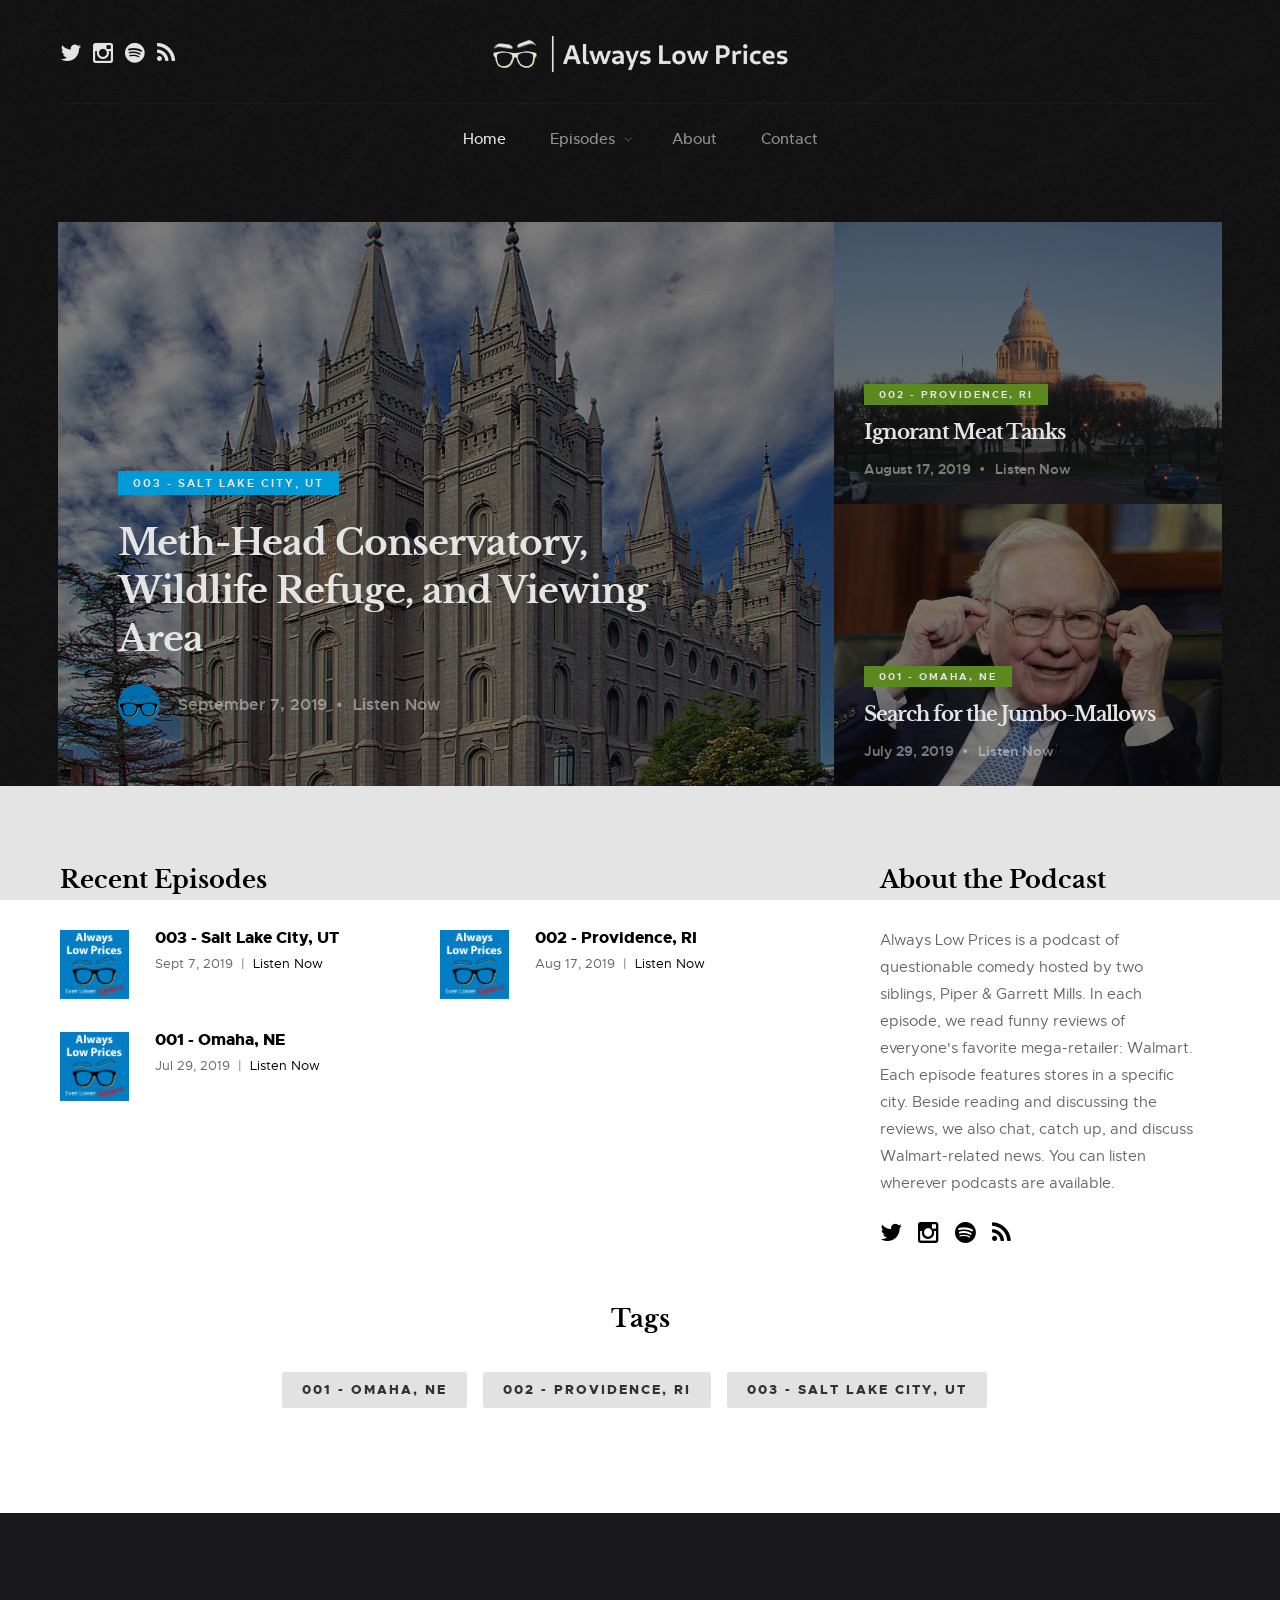
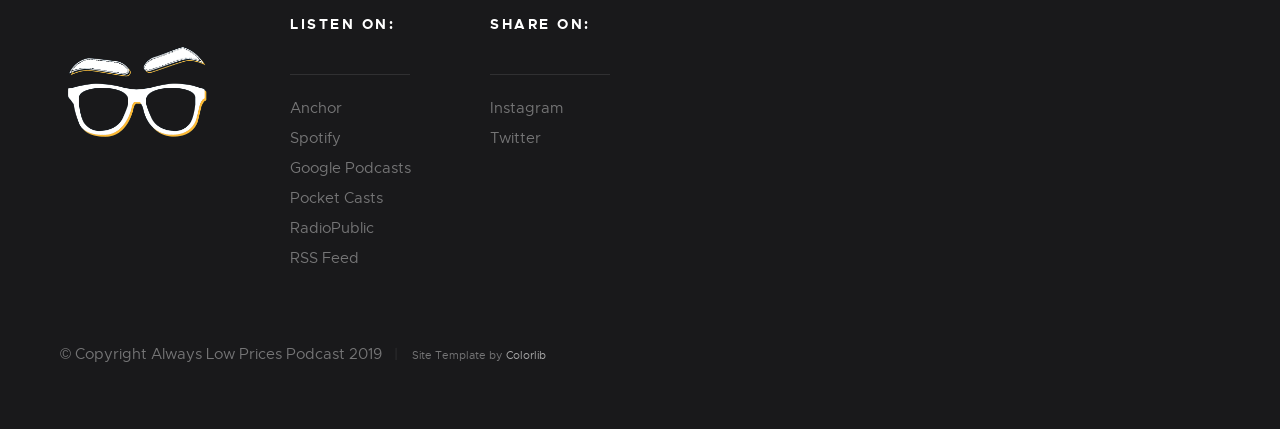
==== commit ed58e321: "start homepage work" ====
--- a/index.html
+++ b/index.html
@@ -5,9 +5,9 @@
     <!--- basic page needs
     ================================================== -->
     <meta charset="utf-8">
-    <title>Philosophy</title>
-    <meta name="description" content="">
-    <meta name="author" content="">
+    <title>Always Low Prices Podcast</title>
+    <meta name="description" content="A (comedy?) podcast where two siblings -- Piper & Garrett Mills -- read reviews of everyone's favorite retailer: Walmart.">
+    <meta name="author" content="Piper & Garrett Mills">
 
     <!-- mobile specific metas
     ================================================== -->
@@ -37,85 +37,8 @@
     ================================================== -->
     <section class="s-pageheader s-pageheader--home">
 
-        <header class="header">
-            <div class="header__content row">
-
-                <div class="header__logo">
-                    <a class="logo" href="index.html">
-                        <img src="images/logo.svg" alt="Homepage">
-                    </a>
-                </div> <!-- end header__logo -->
-
-                <ul class="header__social">
-                    <li>
-                        <a href="#0"><i class="fa fa-facebook" aria-hidden="true"></i></a>
-                    </li>
-                    <li>
-                        <a href="#0"><i class="fa fa-twitter" aria-hidden="true"></i></a>
-                    </li>
-                    <li>
-                        <a href="#0"><i class="fa fa-instagram" aria-hidden="true"></i></a>
-                    </li>
-                    <li>
-                        <a href="#0"><i class="fa fa-pinterest" aria-hidden="true"></i></a>
-                    </li>
-                </ul> <!-- end header__social -->
-
-                <a class="header__search-trigger" href="#0"></a>
-
-                <div class="header__search">
-
-                    <form role="search" method="get" class="header__search-form" action="#">
-                        <label>
-                            <span class="hide-content">Search for:</span>
-                            <input type="search" class="search-field" placeholder="Type Keywords" value="" name="s" title="Search for:" autocomplete="off">
-                        </label>
-                        <input type="submit" class="search-submit" value="Search">
-                    </form>
-        
-                    <a href="#0" title="Close Search" class="header__overlay-close">Close</a>
-
-                </div>  <!-- end header__search -->
-
-
-                <a class="header__toggle-menu" href="#0" title="Menu"><span>Menu</span></a>
-
-                <nav class="header__nav-wrap">
-
-                    <h2 class="header__nav-heading h6">Site Navigation</h2>
-
-                    <ul class="header__nav">
-                        <li class="current"><a href="index.html" title="">Home</a></li>
-                        <li class="has-children">
-                            <a href="#0" title="">Categories</a>
-                            <ul class="sub-menu">
-                            <li><a href="category.html">Lifestyle</a></li>
-                            <li><a href="category.html">Health</a></li>
-                            <li><a href="category.html">Family</a></li>
-                            <li><a href="category.html">Management</a></li>
-                            <li><a href="category.html">Travel</a></li>
-                            <li><a href="category.html">Work</a></li>
-                            </ul>
-                        </li>
-                        <li class="has-children">
-                            <a href="#0" title="">Blog</a>
-                            <ul class="sub-menu">
-                            <li><a href="single-video.html">Video Post</a></li>
-                            <li><a href="single-audio.html">Audio Post</a></li>
-                            <li><a href="single-gallery.html">Gallery Post</a></li>
-                            <li><a href="single-standard.html">Standard Post</a></li>
-                            </ul>
-                        </li>
-                        <li><a href="style-guide.html" title="">Styles</a></li>
-                        <li><a href="about.html" title="">About</a></li>
-                        <li><a href="contact.html" title="">Contact</a></li>
-                    </ul> <!-- end header__nav -->
-
-                    <a href="#0" title="Close Menu" class="header__overlay-close close-mobile-menu">Close</a>
-
-                </nav> <!-- end header__nav-wrap -->
-
-            </div> <!-- header-content -->
+        <header class="header" id="header-content">
+
         </header> <!-- header -->
 
 
@@ -125,21 +48,25 @@
                 <div class="featured">
 
                     <div class="featured__column featured__column--big">
-                        <div class="entry" style="background-image:url('images/thumbs/featured/featured-guitarman.jpg');">
+                        <div class="entry" style="background-image:url('images/post_images/003/salt-lake-city.jpg');">
                             
                             <div class="entry__content">
-                                <span class="entry__category"><a href="#0">Music</a></span>
-
-                                <h1><a href="#0" title="">What Your Music Preference Says About You and Your Personality.</a></h1>
+                                <span class="entry__category cms-iterate" style="margin-right: 5px" data-cms-iterate="posts.$latest.tags">
+                                    <a href="#0" class="cms-item" data-cms-item="$iterate"></a>
+                                </span>
+
+                                <h1><a href="#0" title="" class="cms-item" data-cms-item="posts.$latest.title"></a></h1>
 
                                 <div class="entry__info">
                                     <a href="#0" class="entry__profile-pic">
-                                        <img class="avatar" src="images/avatars/user-03.jpg" alt="">
+                                        <img class="avatar" src="images/avatars/glasses.jpg" alt="">
                                     </a>
 
                                     <ul class="entry__meta">
-                                        <li><a href="#0">John Doe</a></li>
-                                        <li>December 29, 2017</li>
+                                        <li class="cms-item" data-cms-item="posts.$latest.date.display"></li>
+                                        <li><a href="#0" class="cms-item cms-attr-href"
+                                               data-cms-item="posts.$latest.action.text"
+                                               data-cms-attr-href="posts.$latest.action.link"></a></li>
                                     </ul>
                                 </div>
                             </div> <!-- end entry__content -->
@@ -149,42 +76,65 @@
 
                     <div class="featured__column featured__column--small">
 
-                        <div class="entry" style="background-image:url('images/thumbs/featured/featured-watch.jpg');">
+                        <div class="entry" style="background-image:url('images/post_images/002/rhode_island.jpg');">
                             
                             <div class="entry__content">
-                                <span class="entry__category"><a href="#0">Management</a></span>
-
-                                <h1><a href="#0" title="">The Pomodoro Technique Really Works.</a></h1>
+                                <span class="entry__category cms-iterate"
+                                    data-cms-iterate="posts.$latest-1.tags"
+                                      style="margin-right: 5px"
+                                >
+                                    <a href="#0" class="cms-item" data-cms-item="$iterate"></a>
+                                </span>
+
+                                <h1><a href="#0" title=""
+                                    class="cms-item"
+                                    data-cms-item="posts.$latest-1.title"
+                                ></a></h1>
 
                                 <div class="entry__info">
                                     <a href="#0" class="entry__profile-pic">
-                                        <img class="avatar" src="images/avatars/user-03.jpg" alt="">
+                                        <img class="avatar" src="images/avatars/glasses.jpg" alt="">
                                     </a>
 
                                     <ul class="entry__meta">
-                                        <li><a href="#0">John Doe</a></li>
-                                        <li>December 27, 2017</li>
+                                        <li class="cms-item" data-cms-item="posts.$latest-1.date.display"></li>
+                                        <li><a href="#0"
+                                            class="cms-item cms-attr-href"
+                                           data-cms-item="posts.$latest-1.action.text"
+                                           data-cms-attr-href="posts.$latest-1.action.link"
+                                        ></a></li>
                                     </ul>
                                 </div>
                             </div> <!-- end entry__content -->
                           
                         </div> <!-- end entry -->
 
-                        <div class="entry" style="background-image:url('images/thumbs/featured/featured-beetle.jpg');">
+                        <div class="entry" style="background-image:url('images/post_images/001/buffett.jpg');">
 
                             <div class="entry__content">
-                                <span class="entry__category"><a href="#0">LifeStyle</a></span>
-
-                                <h1><a href="#0" title="">Throwback To The Good Old Days.</a></h1>
+                                <span class="entry__category cms-iterate"
+                                    data-cms-iterate="posts.$latest-2.tags"
+                                >
+                                    <a href="#" class="cms-item" data-cms-item="$iterate"></a>
+                                </span>
+
+                                <h1><a href="#0" title=""
+                                    class="cms-item"
+                                    data-cms-item="posts.$latest-2.title"
+                                ></a></h1>
 
                                 <div class="entry__info">
                                     <a href="#0" class="entry__profile-pic">
-                                        <img class="avatar" src="images/avatars/user-03.jpg" alt="">
+                                        <img class="avatar" src="images/avatars/glasses.jpg" alt="">
                                     </a>
 
                                     <ul class="entry__meta">
-                                        <li><a href="#0">John Doe</a></li>
-                                        <li>December 21, 2017</li>
+                                        <li class="cms-item" data-cms-item="posts.$latest-2.date.display"></li>
+                                        <li><a href="#0"
+                                            class="cms-item cms-attr-href"
+                                            data-cms-item="posts.$latest-2.action.text"
+                                            data-cms-attr-href="posts.$latest-2.action.link"
+                                        ></a></li>
                                     </ul>
                                 </div>
                             </div> <!-- end entry__content -->
@@ -199,556 +149,60 @@
 
     </section> <!-- end s-pageheader -->
 
-
-    <!-- s-content
-    ================================================== -->
-    <section class="s-content">
-        
-        <div class="row masonry-wrap">
-            <div class="masonry">
-
-                <div class="grid-sizer"></div>
-
-                <article class="masonry__brick entry format-standard" data-aos="fade-up">
-                        
-                    <div class="entry__thumb">
-                        <a href="single-standard.html" class="entry__thumb-link">
-                            <img src="images/thumbs/masonry/lamp-400.jpg" 
-                                    srcset="images/thumbs/masonry/lamp-400.jpg 1x, images/thumbs/masonry/lamp-800.jpg 2x" alt="">
+    <!-- s-extra
+    ================================================== -->
+    <section class="s-extra">
+
+        <div class="row top">
+
+            <div class="col-eight md-six tab-full popular">
+                <h3>Recent Episodes</h3>
+
+                <div class="block-1-2 block-m-full popular__posts">
+                    <article class="col-block popular__post cms-iterate"
+                        data-cms-iterate="posts"
+                        data-cms-iterate-limit="6"
+                    >
+                        <a href="#0" class="popular__thumb">
+                            <img src="" alt="" class="cms-attr-src" data-cms-attr-src="$iterate.thumbnail">
                         </a>
-                    </div>
-    
-                    <div class="entry__text">
-                        <div class="entry__header">
-                            
-                            <div class="entry__date">
-                                <a href="single-standard.html">December 15, 2017</a>
-                            </div>
-                            <h1 class="entry__title"><a href="single-standard.html">Just a Standard Format Post.</a></h1>
-                            
-                        </div>
-                        <div class="entry__excerpt">
-                            <p>
-                                Lorem ipsum Sed eiusmod esse aliqua sed incididunt aliqua incididunt mollit id et sit proident dolor nulla sed commodo est ad minim elit reprehenderit nisi officia aute incididunt velit sint in aliqua...
-                            </p>
-                        </div>
-                        <div class="entry__meta">
-                            <span class="entry__meta-links">
-                                <a href="category.html">Design</a> 
-                                <a href="category.html">Photography</a>
+                        <h5>
+                            <a href="#0" class="cms-item" data-cms-item="$iterate.short"></a>
+                        </h5>
+                        <section class="popular__meta">
+                            <span class="popular__date">
+                                <time class="cms-item cms-attr-datetime"
+                                    data-cms-item="$iterate.date.short"
+                                    data-cms-attr-datetime="$iterate.date.numeric"
+                                ></time>
+                            </span>&nbsp;|&nbsp;
+                            <span class="popular__author">
+                                <a href="#0" class="cms-item cms-attr-href"
+                                    data-cms-item="$iterate.action.text"
+                                    data-cms-attr-href="$iterate.action.link"
+                                ></a>
                             </span>
-                        </div>
-                    </div>
-    
-                </article> <!-- end article -->
-
-                <article class="masonry__brick entry format-quote" data-aos="fade-up">
-                        
-                    <div class="entry__thumb">
-                        <blockquote>
-                                <p>Good design is making something intelligible and memorable. Great design is making something memorable and meaningful.</p>
-    
-                                <cite>Dieter Rams</cite>
-                        </blockquote>
-                    </div>   
-    
-                </article> <!-- end article -->
-
-                <article class="masonry__brick entry format-standard" data-aos="fade-up">
-                        
-                    <div class="entry__thumb">
-                        <a href="single-standard.html" class="entry__thumb-link">
-                            <img src="images/thumbs/masonry/tulips-400.jpg" 
-                                    srcset="images/thumbs/masonry/tulips-400.jpg 1x, images/thumbs/masonry/tulips-800.jpg 2x" alt="">
-                        </a>
-                    </div>
-    
-                    <div class="entry__text">
-                        <div class="entry__header">
-                            
-                            <div class="entry__date">
-                                <a href="single-standard.html">December 15, 2017</a>
-                            </div>
-                            <h1 class="entry__title"><a href="single-standard.html">10 Interesting Facts About Caffeine.</a></h1>
-                            
-                        </div>
-                        <div class="entry__excerpt">
-                            <p>
-                                Lorem ipsum Sed eiusmod esse aliqua sed incididunt aliqua incididunt mollit id et sit proident dolor nulla sed commodo est ad minim elit reprehenderit nisi officia aute incididunt velit sint in aliqua...
-                            </p>
-                        </div>
-                        <div class="entry__meta">
-                            <span class="entry__meta-links">
-                                <a href="category.html">Health</a>
-                            </span>
-                        </div>
-                    </div>
-    
-                </article> <!-- end article -->
-
-                <article class="masonry__brick entry format-standard" data-aos="fade-up">
-
-                    <div class="entry__thumb">
-                        <a href="single-standard.html" class="entry__thumb-link">
-                            <img src="images/thumbs/masonry/cookies-400.jpg" 
-                                    srcset="images/thumbs/masonry/cookies-400.jpg 1x, images/thumbs/masonry/cookies-800.jpg 2x" alt="">
-                        </a>
-                    </div>
-    
-                    <div class="entry__text">
-                        <div class="entry__header">
-                            
-                            <div class="entry__date">
-                                <a href="single-standard.html">December 10, 2017</a>
-                            </div>
-                            <h1 class="entry__title"><a href="single-standard.html">No Sugar Oatmeal Cookies.</a></h1>
-                            
-                        </div>
-                        <div class="entry__excerpt">
-                            <p>
-                                Lorem ipsum Sed eiusmod esse aliqua sed incididunt aliqua incididunt mollit id et sit proident dolor nulla sed commodo est ad minim elit reprehenderit nisi officia aute incididunt velit sint in aliqua...
-                            </p>
-                        </div>
-                        <div class="entry__meta">
-                            <span class="entry__meta-links">
-                                <a href="category.html">Cooking</a>
-                                <a href="category.html">Health</a>
-                            </span>
-                        </div>
-                    </div>
-    
-                </article> <!-- end article -->
-
-                <article class="masonry__brick entry format-standard" data-aos="fade-up">
-
-                    <div class="entry__thumb">
-                        <a href="single-standard.html" class="entry__thumb-link">
-                            <img src="images/thumbs/masonry/wheel-400.jpg" 
-                                    srcset="images/thumbs/masonry/wheel-400.jpg 1x, images/thumbs/masonry/wheel-800.jpg 2x" alt="">
-                        </a>
-                    </div>
-    
-                    <div class="entry__text">
-                        <div class="entry__header">
-                            
-                            <div class="entry__date">
-                                <a href="single-standard.html">December 10, 2017</a>
-                            </div>
-                            <h1 class="entry__title"><a href="single-standard.html">Visiting Theme Parks Improves Your Health.</a></h1>
-                            
-                        </div>
-                        <div class="entry__excerpt">
-                            <p>
-                                Lorem ipsum Sed eiusmod esse aliqua sed incididunt aliqua incididunt mollit id et sit proident dolor nulla sed commodo est ad minim elit reprehenderit nisi officia aute incididunt velit sint in aliqua...
-                            </p>
-                        </div>
-                        <div class="entry__meta">
-                            <span class="entry__meta-links">
-                                <a href="#">Health</a> 
-                                <a href="#">Lifestyle</a>
-                            </span>
-                        </div>
-                    </div>
-    
-                </article> <!-- end article -->
-
-                <article class="masonry__brick entry format-video" data-aos="fade-up">
-                        
-                    <div class="entry__thumb video-image">
-                        <a href="https://player.vimeo.com/video/117310401?color=01aef0&title=0&byline=0&portrait=0" data-lity>
-                            <img src="images/thumbs/masonry/shutterbug-400.jpg" 
-                                    srcset="images/thumbs/masonry/shutterbug-400.jpg 1x, images/thumbs/masonry/shutterbug-800.jpg 2x" alt="">
-                        </a>
-                    </div>
-    
-                    <div class="entry__text">
-                        <div class="entry__header">
-                            
-                            <div class="entry__date">
-                                <a href="single-video.html">December 10, 2017</a>
-                            </div>
-                            <h1 class="entry__title"><a href="single-video.html">Key Benefits Of Family Photography.</a></h1>
-                            
-                        </div>
-                        <div class="entry__excerpt">
-                            <p>
-                                Lorem ipsum Sed eiusmod esse aliqua sed incididunt aliqua incididunt mollit id et sit proident dolor nulla sed commodo est ad minim elit reprehenderit nisi officia aute incididunt velit sint in aliqua...
-                            </p>
-                        </div>
-                        <div class="entry__meta">
-                            <span class="entry__meta-links">
-                                <a href="category.html">Family</a> 
-                                <a href="category.html">Photography</a>
-                            </span>
-                        </div>
-                    </div>
-    
-                </article> <!-- end article -->
-
-
-                <article class="masonry__brick entry format-gallery" data-aos="fade-up">
-                        
-                    <div class="entry__thumb slider">
-                        <div class="slider__slides">
-                            <div class="slider__slide">
-                                <img src="images/thumbs/masonry/gallery/gallery-1-400.jpg" 
-                                        srcset="images/thumbs/masonry/gallery/gallery-1-400.jpg 1x, images/thumbs/masonry/gallery/gallery-1-800.jpg 2x" alt=""> 
-                            </div>
-                            <div class="slider__slide">
-                                <img src="images/thumbs/masonry/gallery/gallery-2-400.jpg" 
-                                        srcset="images/thumbs/masonry/gallery/gallery-2-400.jpg 1x, images/thumbs/masonry/gallery/gallery-2-800.jpg 2x" alt=""> 
-                            </div>
-                            <div class="slider__slide">
-                                <img src="images/thumbs/masonry/gallery/gallery-3-400.jpg" 
-                                        srcset="images/thumbs/masonry/gallery/gallery-3-400.jpg 1x, images/thumbs/masonry/gallery/gallery-3-800.jpg 2x" alt="">  
-                            </div>
-                        </div>
-                    </div>
-    
-                    <div class="entry__text">
-                        <div class="entry__header">
-                            
-                            <div class="entry__date">
-                                <a href="single-gallery.html">December 10, 2017</a>
-                            </div>
-                            <h1 class="entry__title"><a href="single-gallery.html">Workspace Design Trends and Ideas.</a></h1>
-                            
-                        </div>
-                        <div class="entry__excerpt">
-                            <p>
-                                Lorem ipsum Sed eiusmod esse aliqua sed incididunt aliqua incididunt mollit id et sit proident dolor nulla sed commodo est ad minim elit reprehenderit nisi officia aute incididunt velit sint in aliqua...
-                            </p>
-                        </div>
-                        <div class="entry__meta">
-                            <span class="entry__meta-links">
-                                <a href="category.html">Work</a> 
-                                <a href="category.html">Management</a>
-                            </span>
-                        </div>
-                    </div>
-    
-                </article> <!-- end article -->
-
-                <article class="masonry__brick entry format-audio" data-aos="fade-up">
-
-                    <div class="entry__thumb">
-                        <a href="single-audio.html" class="entry__thumb-link">
-                            <img src="images/thumbs/masonry/guitarman-400.jpg" 
-                                    srcset="images/thumbs/masonry/guitarman-400.jpg 1x, images/thumbs/masonry/guitarman-800.jpg 2x" alt="">
-                        </a>
-                        <div class="audio-wrap">
-                            <audio id="player" src="media/AirReview-Landmarks-02-ChasingCorporate.mp3" width="100%" height="42" controls="controls"></audio>
-                        </div>
-                    </div>
-
-                    <div class="entry__text">
-                        <div class="entry__header">
-                            
-                            <div class="entry__date">
-                                <a href="single-audio.html">December 10, 2017</a>
-                            </div>
-                            <h1 class="entry__title"><a href="single-audio.html">What Your Music Preference Says About You and Your Personality.</a></h1>
-                            
-                        </div>
-                        <div class="entry__excerpt">
-                            <p>
-                                Lorem ipsum Sed eiusmod esse aliqua sed incididunt aliqua incididunt mollit id et sit proident dolor nulla sed commodo est ad minim elit reprehenderit nisi officia aute incididunt velit sint in aliqua...
-                            </p>
-                        </div>
-                        <div class="entry__meta">
-                            <span class="entry__meta-links">
-                                <a href="category.html">Music</a> 
-                                <a href="category.html">Lifestyle</a>
-                            </span>
-                        </div>
-                    </div>
-
-                </article> <!-- end article -->
-
-                <article class="masonry__brick entry format-link" data-aos="fade-up">
-                    
-                    <div class="entry__thumb">
-                        <div class="link-wrap">
-                            <p>The Only Resource You Will Need To Start a Blog Using WordPress.</p>
-                            <cite>
-                                <a target="_blank" href="https://colorlib.com/">https://colorlib.com</a>
-                            </cite>
-                        </div>
-                    </div>
-                    
-                </article> <!-- end article -->
-
-                <article class="masonry__brick entry format-standard" data-aos="fade-up">
-
-                    <div class="entry__thumb">
-                        <a href="single-standard.html" class="entry__thumb-link">
-                            <img src="images/thumbs/masonry/jump-400.jpg" 
-                                    srcset="images/thumbs/masonry/jump-400.jpg 1x, images/thumbs/masonry/jump-800.jpg 2x" alt="">
-                        </a>
-                    </div>
-
-                    <div class="entry__text">
-                        <div class="entry__header">
-                            
-                            <div class="entry__date">
-                                <a href="single-standard.html">December 10, 2017</a>
-                            </div>
-                            <h1 class="entry__title"><a href="single-standard.html">Create Meaningful Family Moments.</a></h1>
-                            
-                        </div>
-                        <div class="entry__excerpt">
-                            <p>
-                                Lorem ipsum Sed eiusmod esse aliqua sed incididunt aliqua incididunt mollit id et sit proident dolor nulla sed commodo est ad minim elit reprehenderit nisi officia aute incididunt velit sint in aliqua...
-                            </p>
-                        </div>
-                        <div class="entry__meta">
-                            <span class="entry__meta-links">
-                                <a href="category.html">Family</a>
-                                <a href="category.html">Relationship</a>
-                            </span>
-                        </div>
-                    </div>
-
-                </article> <!-- end article -->
-
-                <article class="masonry__brick entry format-standard" data-aos="fade-up">
-
-                    <div class="entry__thumb">
-                        <a href="single-standard.html" class="entry__thumb-link">
-                            <img src="images/thumbs/masonry/beetle-400.jpg" 
-                                    srcset="images/thumbs/masonry/beetle-400.jpg 1x, images/thumbs/masonry/beetle-800.jpg 2x" alt="">
-                        </a>
-                    </div>
-
-                    <div class="entry__text">
-                        <div class="entry__header">
-                            
-                            <div class="entry__date">
-                                <a href="single-standard.html">December 10, 2017</a>
-                            </div>
-                            <h1 class="entry__title"><a href="single-standard.html">Throwback To The Good Old Days.</a></h1>
-                            
-                        </div>
-                        <div class="entry__excerpt">
-                            <p>
-                                Lorem ipsum Sed eiusmod esse aliqua sed incididunt aliqua incididunt mollit id et sit proident dolor nulla sed commodo est ad minim elit reprehenderit nisi officia aute incididunt velit sint in aliqua...
-                            </p>
-                        </div>
-                        <div class="entry__meta">
-                            <span class="entry__meta-links">
-                                <a href="category.html">Lifestyle</a>
-                            </span>
-                        </div>
-                    </div>
-
-                </article> <!-- end article -->
-
-                <article class="masonry__brick entry format-standard" data-aos="fade-up">
-
-                    <div class="entry__thumb">
-                        <a href="single-standard.html" class="entry__thumb-link">
-                            <img src="images/thumbs/masonry/fuji-400.jpg" 
-                                    srcset="images/thumbs/masonry/fuji-400.jpg 1x, images/thumbs/masonry/fuji-800.jpg 2x" alt="">
-                        </a>
-                    </div>
-
-                    <div class="entry__text">
-                        <div class="entry__header">
-                            
-                            <div class="entry__date">
-                                <a href="single-standard.html">December 10, 2017</a>
-                            </div>
-                            <h1 class="entry__title"><a href="single-standard.html">Just Another  Standard Format Post.</a></h1>
-                            
-                        </div>
-                        <div class="entry__excerpt">
-                            <p>
-                                Lorem ipsum Sed eiusmod esse aliqua sed incididunt aliqua incididunt mollit id et sit proident dolor nulla sed commodo est ad minim elit reprehenderit nisi officia aute incididunt velit sint in aliqua...
-                            </p>
-                        </div>
-                        <div class="entry__meta">
-                            <span class="entry__meta-links">
-                                <a href="category.html">Design</a> 
-                                <a href="category.html">Photography</a>
-                            </span>
-                        </div>
-                    </div>
-
-                </article> <!-- end article -->
-
-                <article class="masonry__brick entry format-standard" data-aos="fade-up">
-
-                    <div class="entry__thumb">
-                        <a href="single-standard.html" class="entry__thumb-link">
-                            <img src="images/thumbs/masonry/sydney-400.jpg" 
-                                    srcset="images/thumbs/masonry/sydney-400.jpg 1x, images/thumbs/masonry/sydney-800.jpg 2x" alt="">
-                        </a>
-                    </div>
-
-                    <div class="entry__text">
-                        <div class="entry__header">
-                            
-                            <div class="entry__date">
-                                <a href="single-standard.html">December 10, 2017</a>
-                            </div>
-                            <h1 class="entry__title"><a href="single-standard.html">Planning Your First Trip to Sydney.</a></h1>
-                            
-                        </div>
-                        <div class="entry__excerpt">
-                            <p>
-                                Lorem ipsum Sed eiusmod esse aliqua sed incididunt aliqua incididunt mollit id et sit proident dolor nulla sed commodo est ad minim elit reprehenderit nisi officia aute incididunt velit sint in aliqua...
-                            </p>
-                        </div>
-                        <div class="entry__meta">
-                            <span class="entry__meta-links">
-                                <a href="category.html">Travel</a> 
-                                <a href="category.html">Vacation</a>
-                            </span>
-                        </div>
-                    </div>
-
-                </article> <!-- end article -->
-
-            </div> <!-- end masonry -->
-        </div> <!-- end masonry-wrap -->
-
-        <div class="row">
-            <div class="col-full">
-                <nav class="pgn">
-                    <ul>
-                        <li><a class="pgn__prev" href="#0">Prev</a></li>
-                        <li><a class="pgn__num" href="#0">1</a></li>
-                        <li><span class="pgn__num current">2</span></li>
-                        <li><a class="pgn__num" href="#0">3</a></li>
-                        <li><a class="pgn__num" href="#0">4</a></li>
-                        <li><a class="pgn__num" href="#0">5</a></li>
-                        <li><span class="pgn__num dots">…</span></li>
-                        <li><a class="pgn__num" href="#0">8</a></li>
-                        <li><a class="pgn__next" href="#0">Next</a></li>
-                    </ul>
-                </nav>
-            </div>
-        </div>
-
-    </section> <!-- s-content -->
-
-
-    <!-- s-extra
-    ================================================== -->
-    <section class="s-extra">
-
-        <div class="row top">
-
-            <div class="col-eight md-six tab-full popular">
-                <h3>Popular Posts</h3>
-
-                <div class="block-1-2 block-m-full popular__posts">
-                    <article class="col-block popular__post">
-                        <a href="#0" class="popular__thumb">
-                            <img src="images/thumbs/small/wheel-150.jpg" alt="">
-                        </a>
-                        <h5><a href="#0">Visiting Theme Parks Improves Your Health.</a></h5>
-                        <section class="popular__meta">
-                                <span class="popular__author"><span>By</span> <a href="#0"> John Doe</a></span>
-                            <span class="popular__date"><span>on</span> <time datetime="2017-12-19">Dec 19, 2017</time></span>
-                        </section>
-                    </article>
-                    <article class="col-block popular__post">
-                        <a href="#0" class="popular__thumb">
-                            <img src="images/thumbs/small/shutterbug-150.jpg" alt="">
-                        </a>
-                        <h5><a href="#0">Key Benefits Of Family Photography.</a></h5>
-                        <section class="popular__meta">
-                            <span class="popular__author"><span>By</span> <a href="#0"> John Doe</a></span>
-                            <span class="popular__date"><span>on</span> <time datetime="2017-12-18">Dec 18, 2017</time></span>
-                        </section>
-                    </article>
-                    <article class="col-block popular__post">
-                        <a href="#0" class="popular__thumb">
-                            <img src="images/thumbs/small/cookies-150.jpg" alt="">
-                        </a>
-                        <h5><a href="#0">Absolutely No Sugar Oatmeal Cookies.</a></h5>
-                        <section class="popular__meta">
-                                <span class="popular__author"><span>By</span> <a href="#0"> John Doe</a></span>
-                            <span class="popular__date"><span>on</span> <time datetime="2017-12-16">Dec 16, 2017</time></span>
-                        </section>
-                    </article>
-                    <article class="col-block popular__post">
-                        <a href="#0" class="popular__thumb">
-                            <img src="images/thumbs/small/beetle-150.jpg" alt="">
-                        </a>
-                        <h5><a href="#0">Throwback To The Good Old Days.</a></h5>
-                        <section class="popular__meta">
-                            <span class="popular__author"><span>By</span> <a href="#0"> John Doe</a></span>
-                            <span class="popular__date"><span>on</span> <time datetime="2017-12-16">Dec 16, 2017</time></span>
-                        </section>
-                    </article>
-                    <article class="col-block popular__post">
-                        <a href="#0" class="popular__thumb">
-                            <img src="images/thumbs/small/tulips-150.jpg" alt="">
-                        </a>
-                        <h5><a href="#0">10 Interesting Facts About Caffeine.</a></h5>
-                        <section class="popular__meta">
-                            <span class="popular__author"><span>By</span> <a href="#0"> John Doe</a></span>
-                            <span class="popular__date"><span>on</span> <time datetime="2017-12-14">Dec 14, 2017</time></span>
-                        </section>
-                    </article>
-                    <article class="col-block popular__post">
-                        <a href="#0" class="popular__thumb">
-                            <img src="images/thumbs/small/salad-150.jpg" alt="">
-                        </a>
-                        <h5><a href="#0">Healthy Mediterranean Salad Recipes</a></h5>
-                        <section class="popular__meta">
-                            <span class="popular__author"><span>By</span> <a href="#0"> John Doe</a></span>
-                            <span class="popular__date"><span>on</span> <time datetime="2017-12-12">Dec 12, 2017</time></span>
                         </section>
                     </article>
                 </div> <!-- end popular_posts -->
             </div> <!-- end popular -->
             
             <div class="col-four md-six tab-full about">
-                <h3>About Philosophy</h3>
+                <h3>About the Podcast</h3>
 
                 <p>
-                Donec sollicitudin molestie malesuada. Nulla quis lorem ut libero malesuada feugiat. Pellentesque in ipsum id orci porta dapibus. Vestibulum ante ipsum primis in faucibus orci luctus et ultrices posuere cubilia Curae; Donec velit neque, auctor sit amet aliquam vel, ullamcorper sit amet ligula. Quisque velit nisi, pretium ut lacinia in, elementum id enim. Donec sollicitudin molestie malesuada.
+                Always Low Prices is a podcast of questionable comedy hosted by two siblings, Piper & Garrett Mills. In each episode, we read funny reviews of everyone's favorite mega-retailer: Walmart. Each episode features stores in a specific city. Beside reading and discussing the reviews, we also chat, catch up, and discuss Walmart-related news. You can listen wherever podcasts are available.
                 </p>
 
-                <ul class="about__social">
-                    <li>
-                        <a href="#0"><i class="fa fa-facebook" aria-hidden="true"></i></a>
-                    </li>
-                    <li>
-                        <a href="#0"><i class="fa fa-twitter" aria-hidden="true"></i></a>
-                    </li>
-                    <li>
-                        <a href="#0"><i class="fa fa-instagram" aria-hidden="true"></i></a>
-                    </li>
-                    <li>
-                        <a href="#0"><i class="fa fa-pinterest" aria-hidden="true"></i></a>
-                    </li>
+                <ul class="about__social cms-template-social">
+
                 </ul> <!-- end header__social -->
             </div> <!-- end about -->
 
         </div> <!-- end row -->
 
-        <div class="row bottom tags-wrap">
-            <div class="col-full tags">
-                <h3>Tags</h3>
-
-                <div class="tagcloud">
-                    <a href="#0">Salad</a>
-                    <a href="#0">Recipe</a>
-                    <a href="#0">Places</a>
-                    <a href="#0">Tips</a>
-                    <a href="#0">Friends</a>
-                    <a href="#0">Travel</a>
-                    <a href="#0">Exercise</a>
-                    <a href="#0">Reading</a>
-                    <a href="#0">Running</a>
-                    <a href="#0">Self-Help</a>
-                    <a href="#0">Vacation</a>
-                </div> <!-- end tagcloud -->
-            </div> <!-- end tags -->
+        <div class="row bottom tags-wrap" id="tags-content">
+
         </div> <!-- end tags-wrap -->
 
     </section> <!-- end s-extra -->
@@ -756,93 +210,9 @@
 
     <!-- s-footer
     ================================================== -->
-    <footer class="s-footer">
-
-        <div class="s-footer__main">
-            <div class="row">
-                
-                <div class="col-two md-four mob-full s-footer__sitelinks">
-                        
-                    <h4>Quick Links</h4>
-
-                    <ul class="s-footer__linklist">
-                        <li><a href="#0">Home</a></li>
-                        <li><a href="#0">Blog</a></li>
-                        <li><a href="#0">Styles</a></li>
-                        <li><a href="#0">About</a></li>
-                        <li><a href="#0">Contact</a></li>
-                        <li><a href="#0">Privacy Policy</a></li>
-                    </ul>
-
-                </div> <!-- end s-footer__sitelinks -->
-
-                <div class="col-two md-four mob-full s-footer__archives">
-                        
-                    <h4>Archives</h4>
-
-                    <ul class="s-footer__linklist">
-                        <li><a href="#0">January 2018</a></li>
-                        <li><a href="#0">December 2017</a></li>
-                        <li><a href="#0">November 2017</a></li>
-                        <li><a href="#0">October 2017</a></li>
-                        <li><a href="#0">September 2017</a></li>
-                        <li><a href="#0">August 2017</a></li>
-                    </ul>
-
-                </div> <!-- end s-footer__archives -->
-
-                <div class="col-two md-four mob-full s-footer__social">
-                        
-                    <h4>Social</h4>
-
-                    <ul class="s-footer__linklist">
-                        <li><a href="#0">Facebook</a></li>
-                        <li><a href="#0">Instagram</a></li>
-                        <li><a href="#0">Twitter</a></li>
-                        <li><a href="#0">Pinterest</a></li>
-                        <li><a href="#0">Google+</a></li>
-                        <li><a href="#0">LinkedIn</a></li>
-                    </ul>
-
-                </div> <!-- end s-footer__social -->
-
-                <div class="col-five md-full end s-footer__subscribe">
-                        
-                    <h4>Our Newsletter</h4>
-
-                    <p>Sit vel delectus amet officiis repudiandae est voluptatem. Tempora maxime provident nisi et fuga et enim exercitationem ipsam. Culpa consequatur occaecati.</p>
-
-                    <div class="subscribe-form">
-                        <form id="mc-form" class="group" novalidate="true">
-
-                            <input type="email" value="" name="EMAIL" class="email" id="mc-email" placeholder="Email Address" required="">
-                
-                            <input type="submit" name="subscribe" value="Send">
-                
-                            <label for="mc-email" class="subscribe-message"></label>
-                
-                        </form>
-                    </div>
-
-                </div> <!-- end s-footer__subscribe -->
-
-            </div>
-        </div> <!-- end s-footer__main -->
-
-        <div class="s-footer__bottom">
-            <div class="row">
-                <div class="col-full">
-                    <div class="s-footer__copyright">
-                        <span>© Copyright Philosophy 2018</span> 
-                        <span>Site Template by <a href="https://colorlib.com/">Colorlib</a></span>
-                    </div>
-
-                    <div class="go-top">
-                        <a class="smoothscroll" title="Back to Top" href="#top"></a>
-                    </div>
-                </div>
-            </div>
-        </div> <!-- end s-footer__bottom -->
+    <footer class="s-footer" id="footer-template-holder">
+
+
 
     </footer> <!-- end s-footer -->
 
@@ -865,8 +235,20 @@
     <!-- Java Script
     ================================================== -->
     <script src="js/jquery-3.2.1.min.js"></script>
+    <script>
+        $('#header-content').load('templates/header.template.html', () => {
+            $('#tags-content').load('templates/tags.template.html', () => {
+                $('#footer-template-holder').load('templates/footer.template.html', () => {
+                    $('.cms-template-social').each((key, item) => $(item).load('templates/social.template.html'))
+                    cms.inject()
+                })
+            })
+        })
+    </script>
     <script src="js/plugins.js"></script>
     <script src="js/main.js"></script>
+    <script src="js/cms.js"></script>
+    <script src="content/posts.stream.js"></script>
 
 </body>
 
--- a/css/main.css
+++ b/css/main.css
@@ -1785,7 +1785,7 @@
 }
 
 .header__logo img {
-   width: 265px;
+   /*width: 265px;*/
    height: 48px;
 }
 
